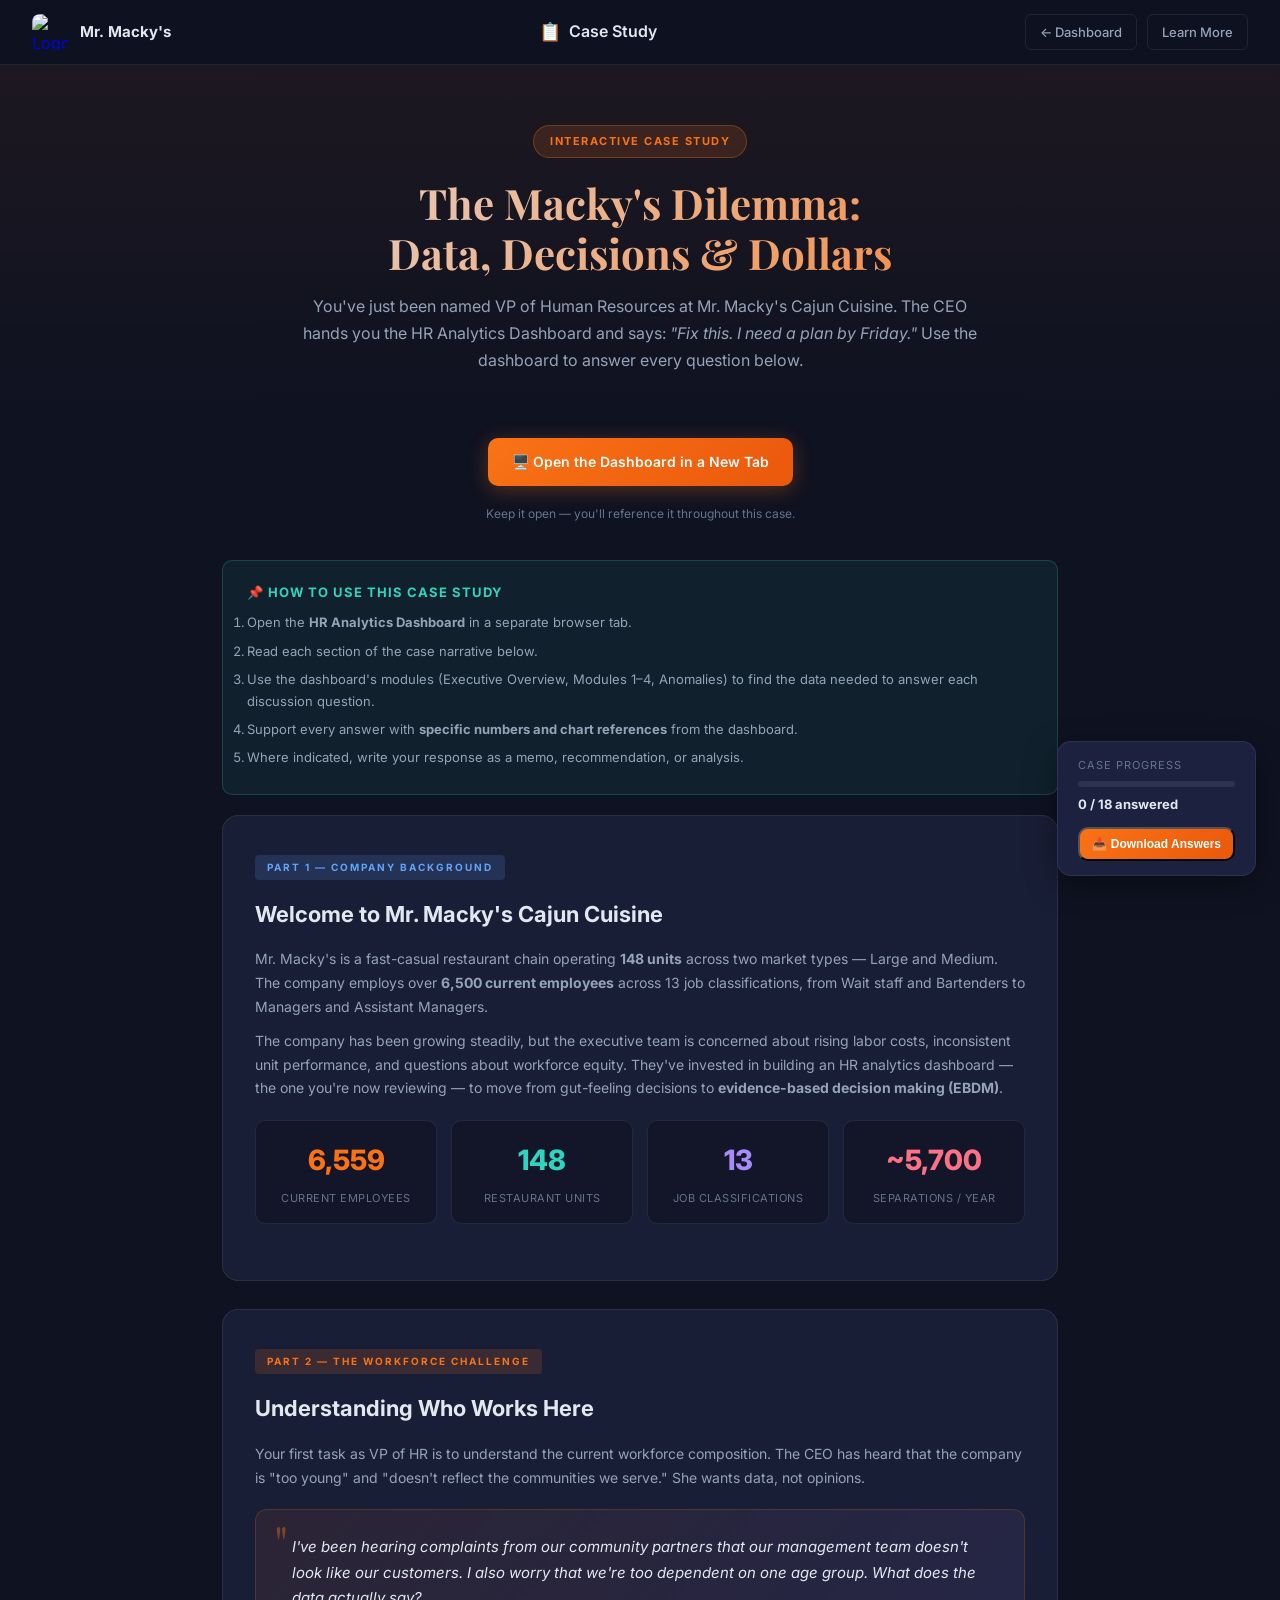
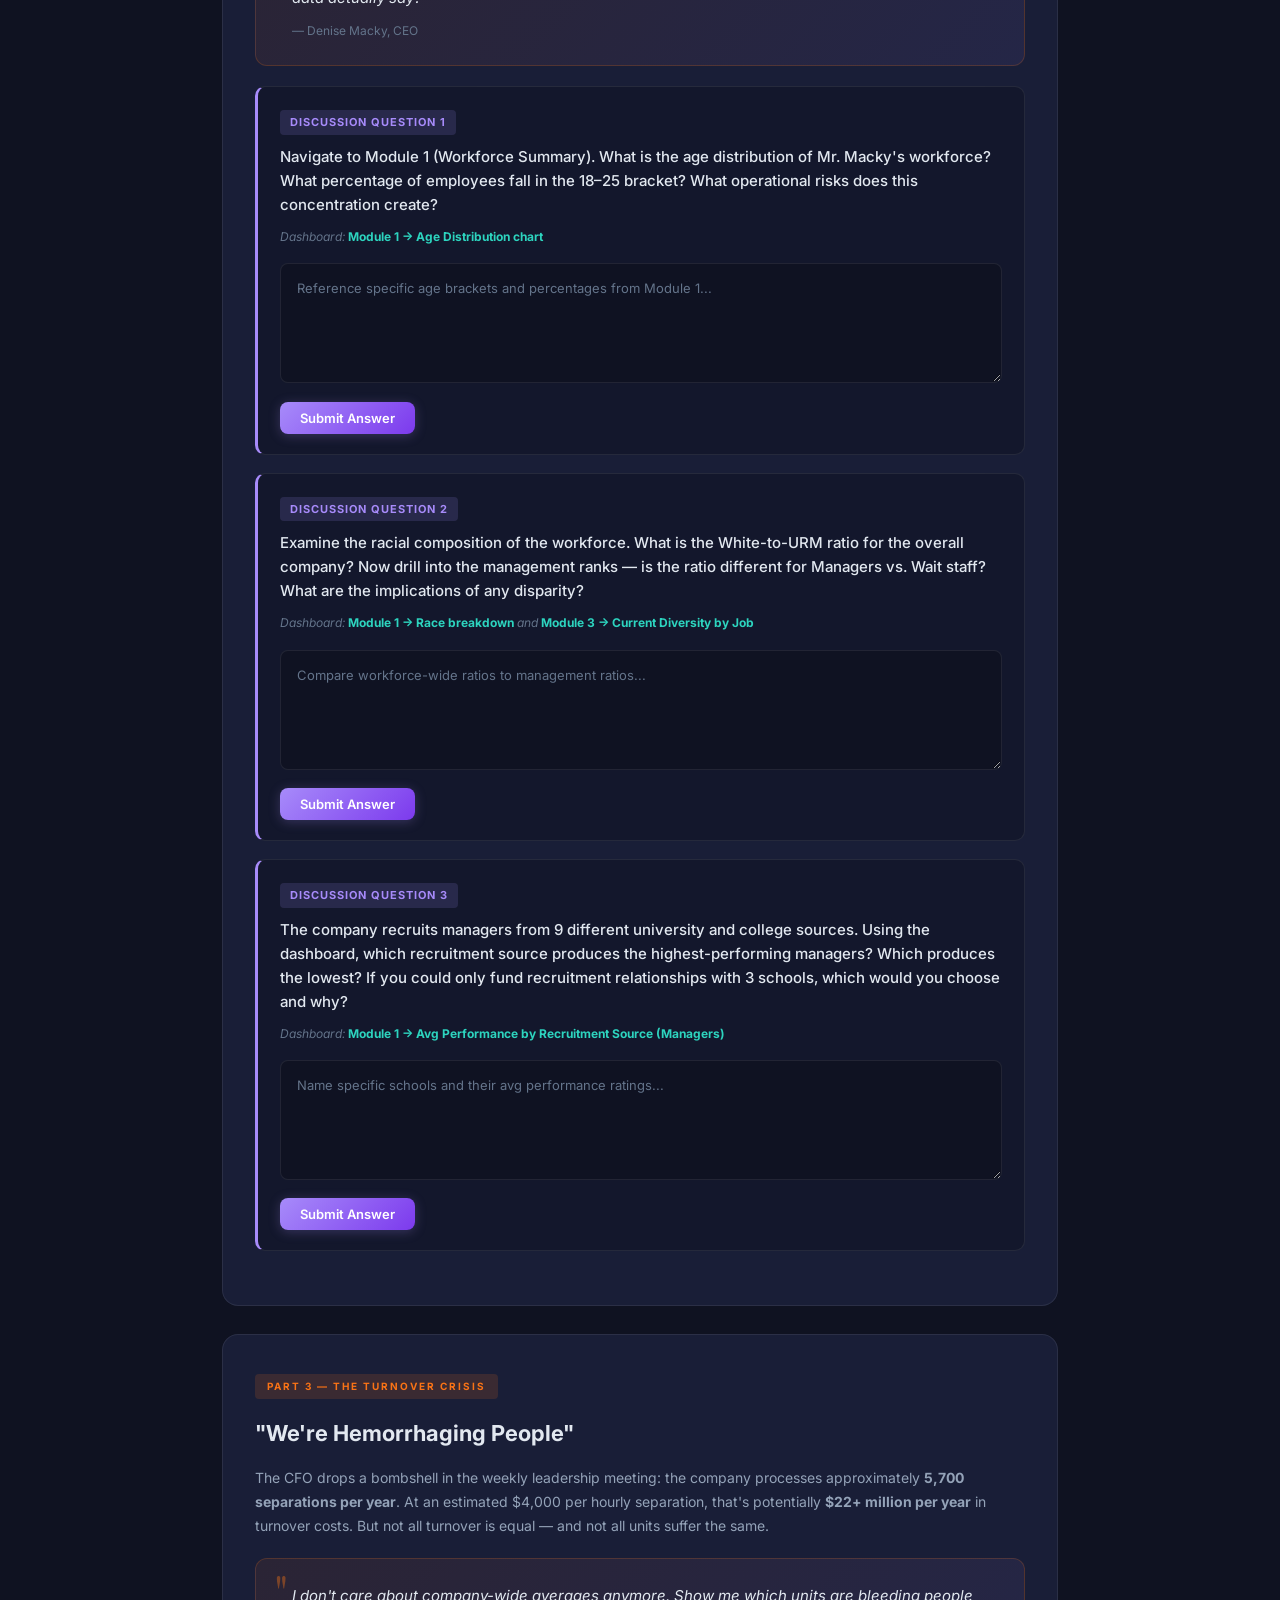
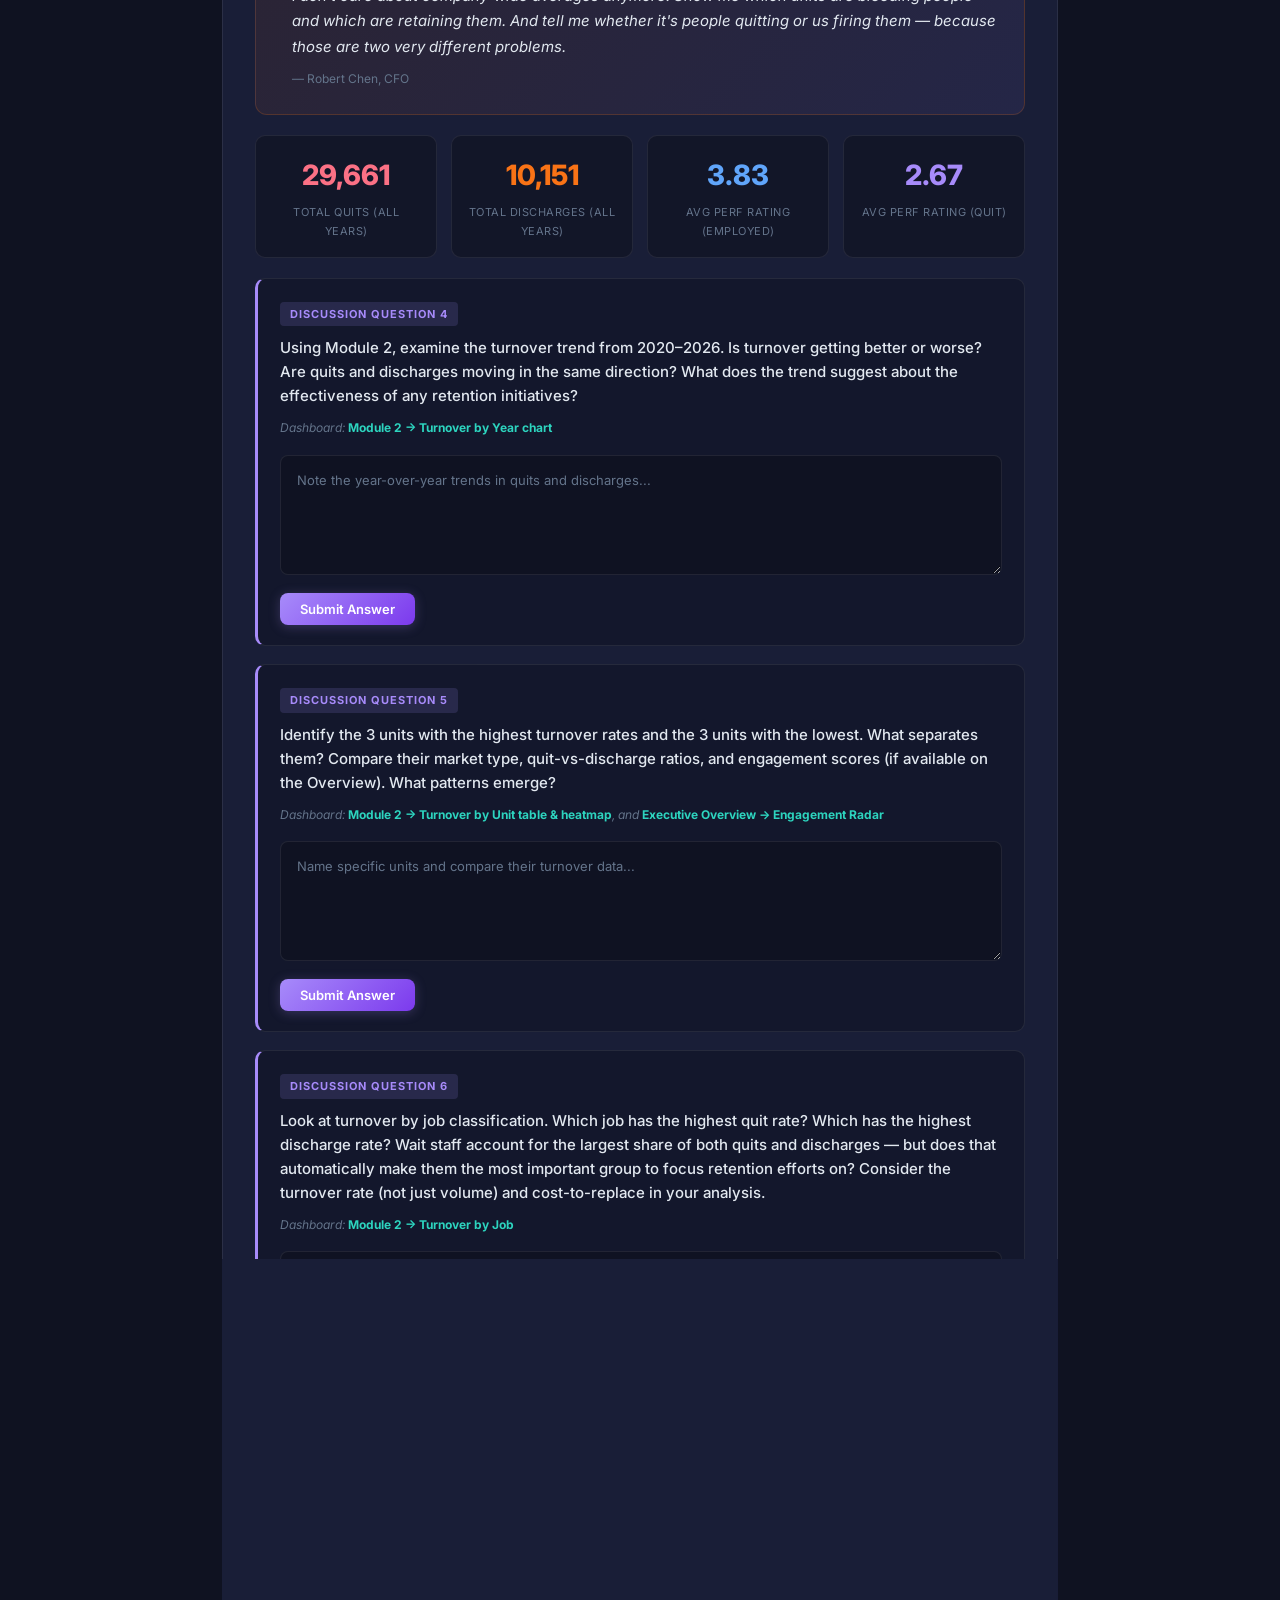
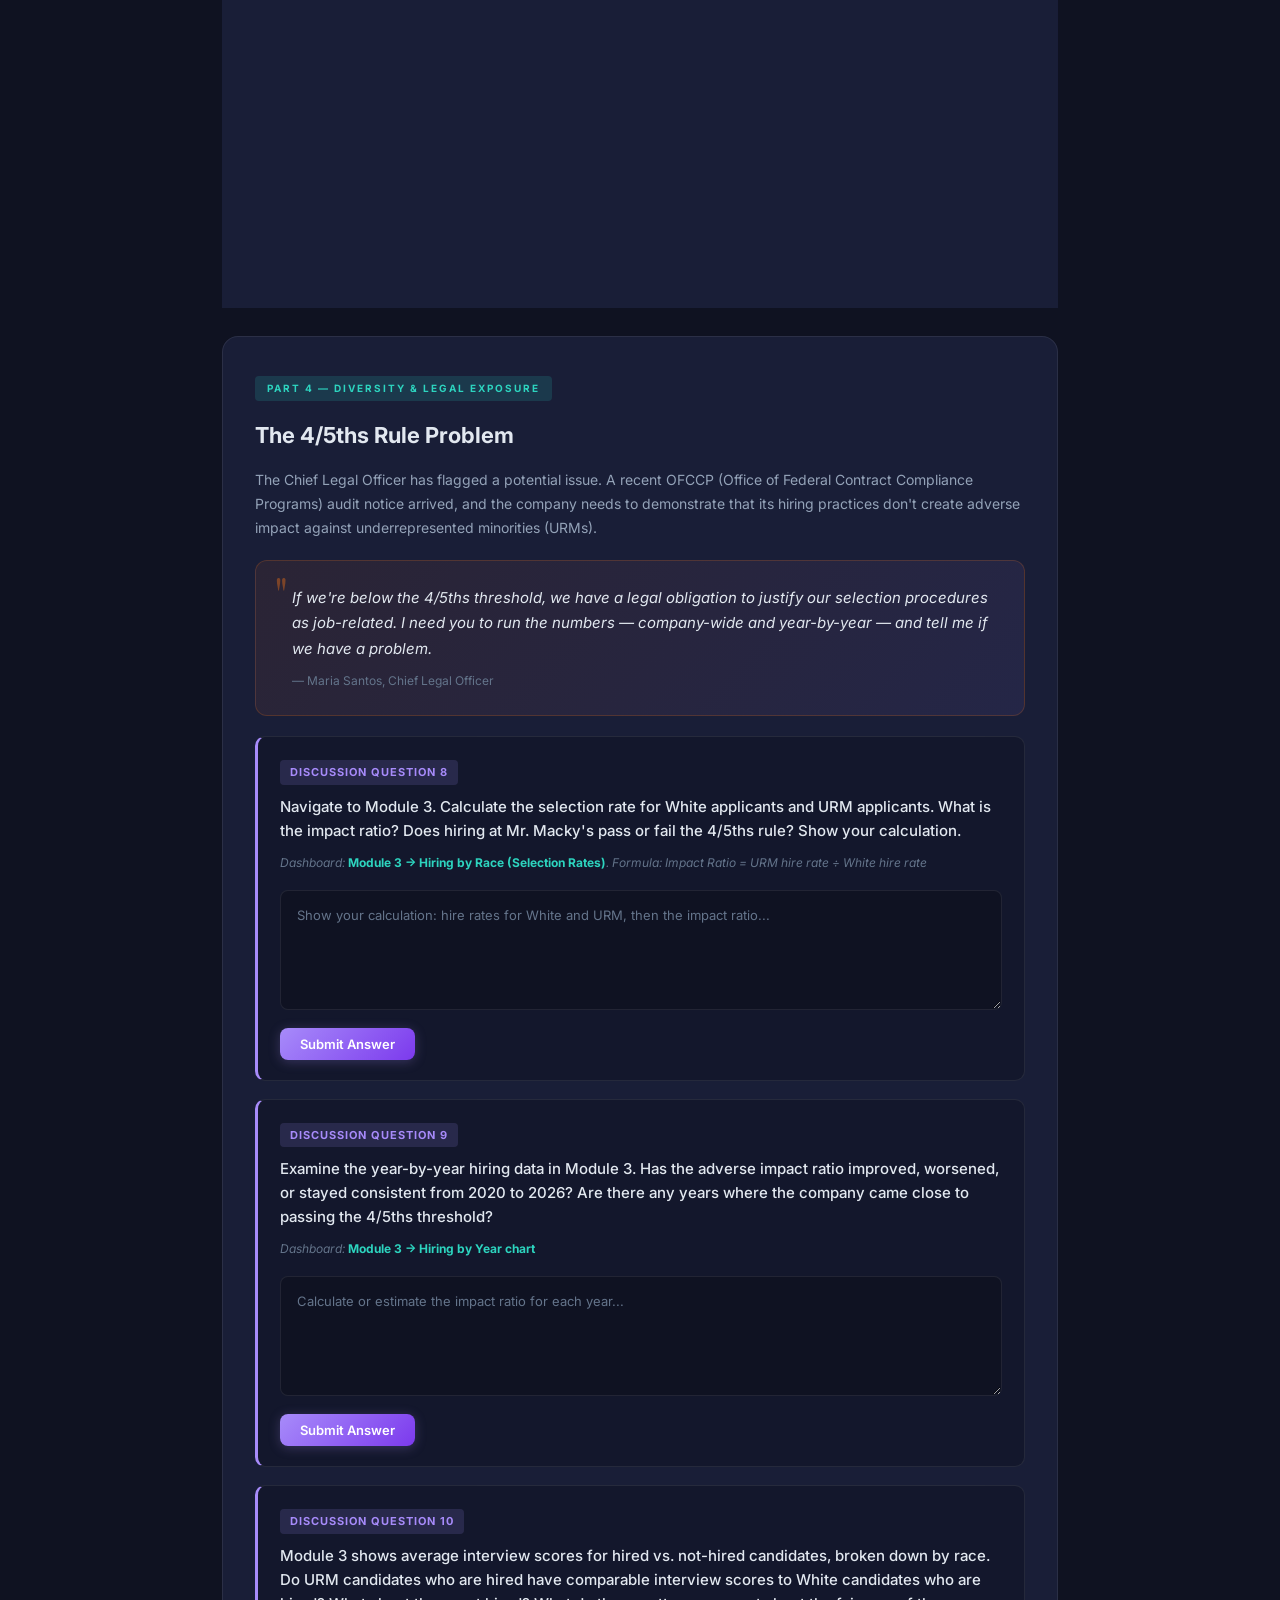
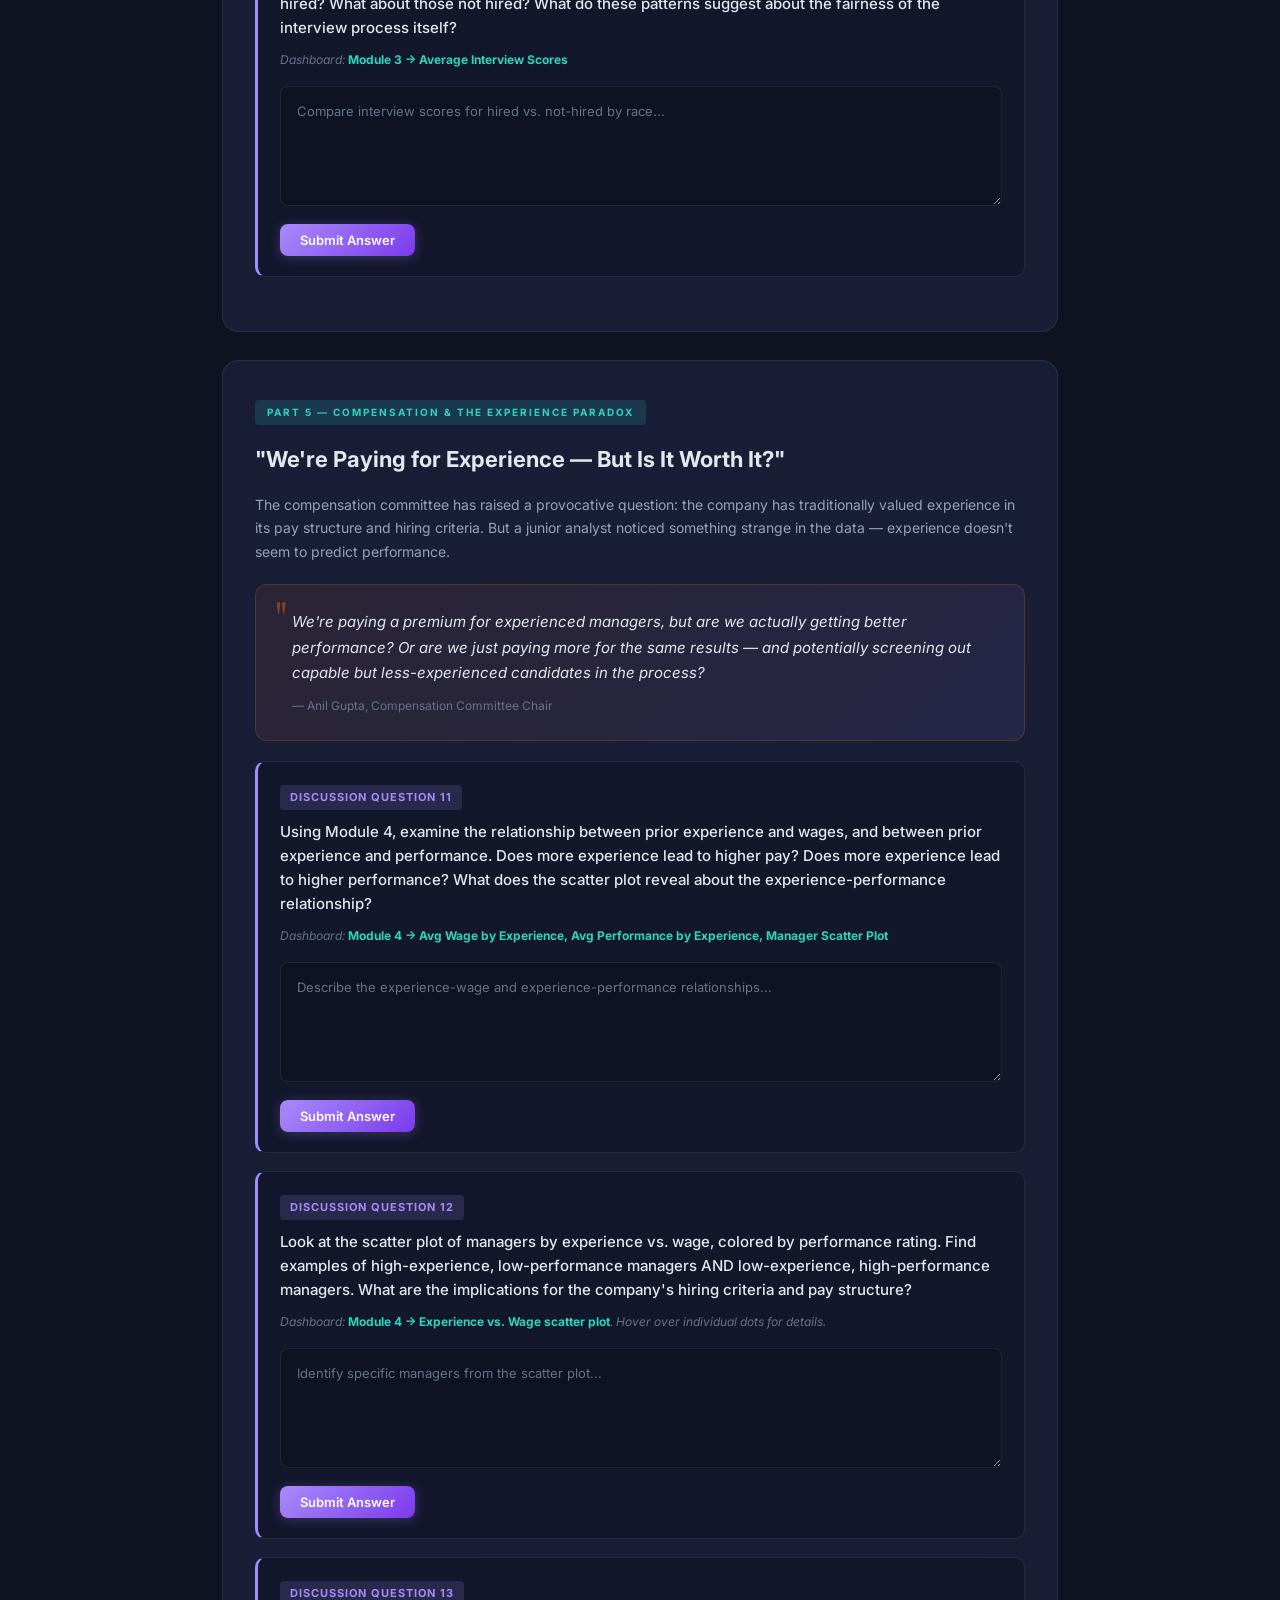
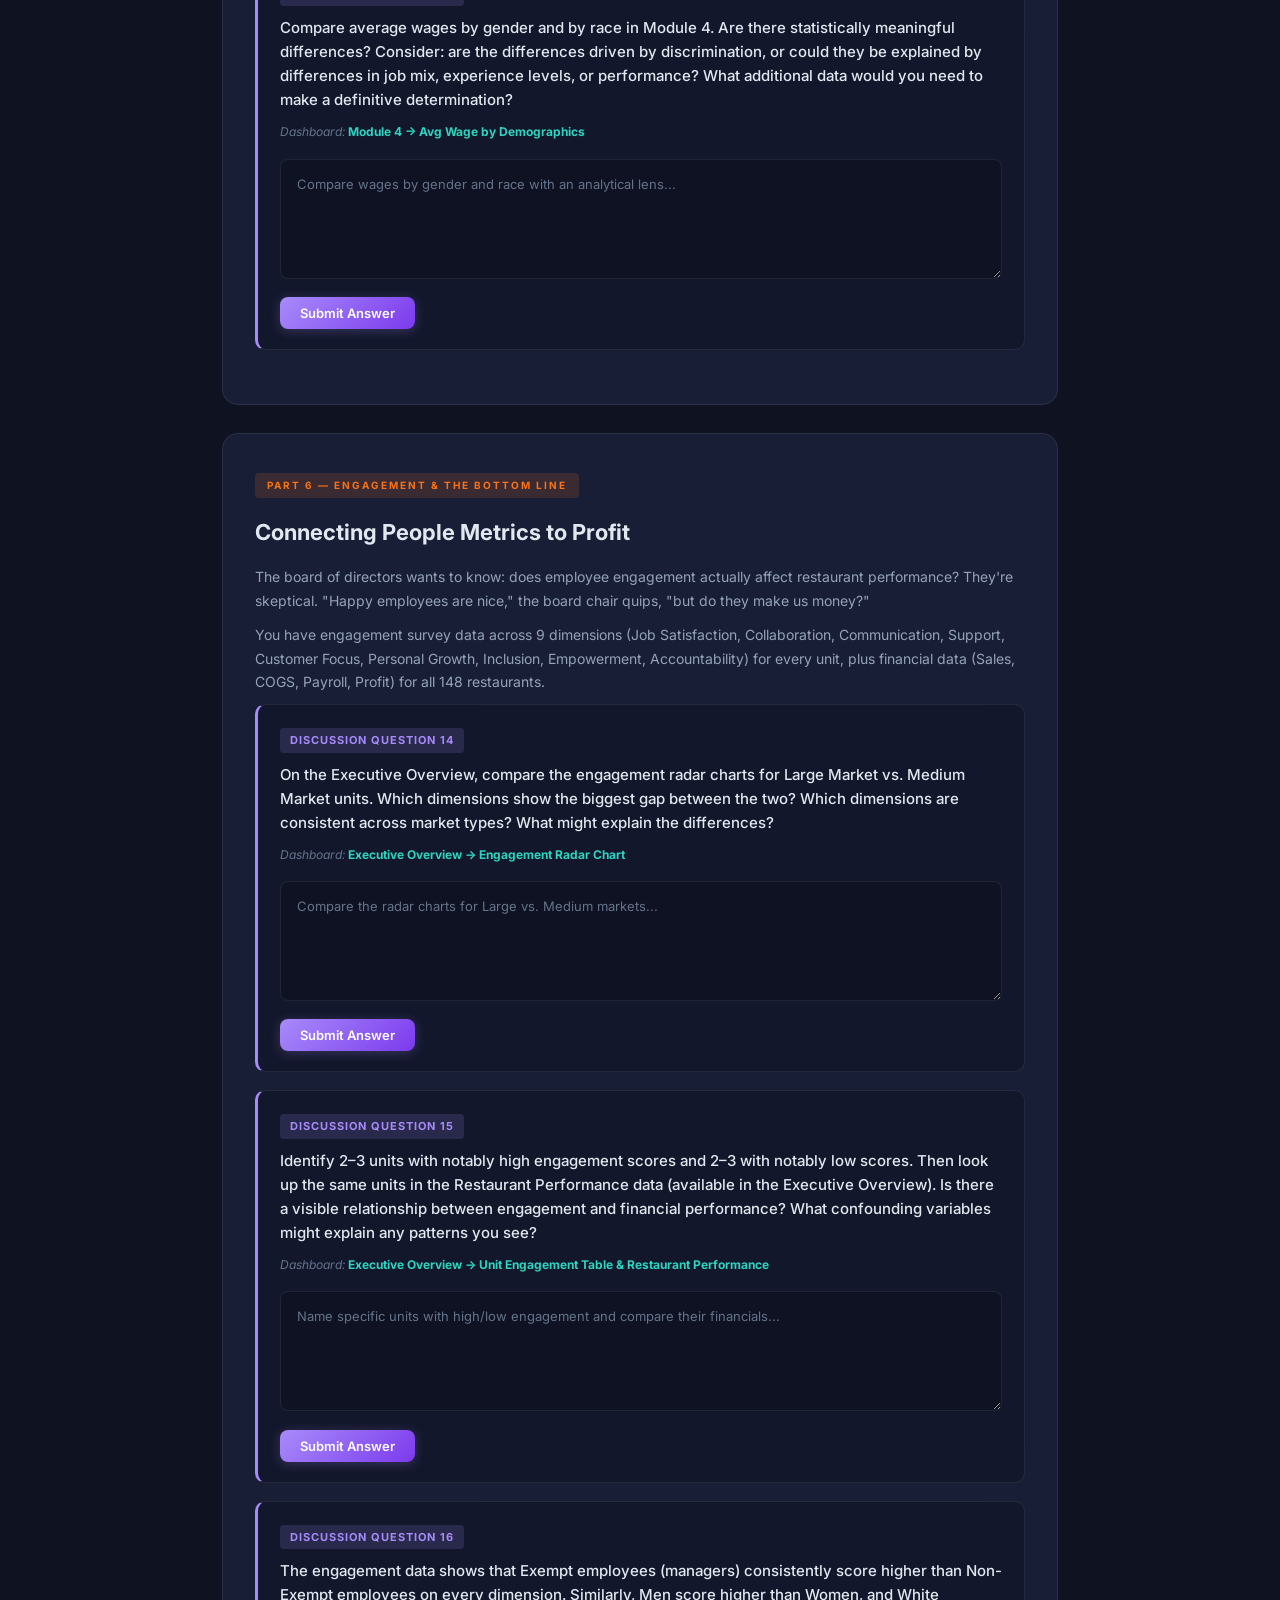
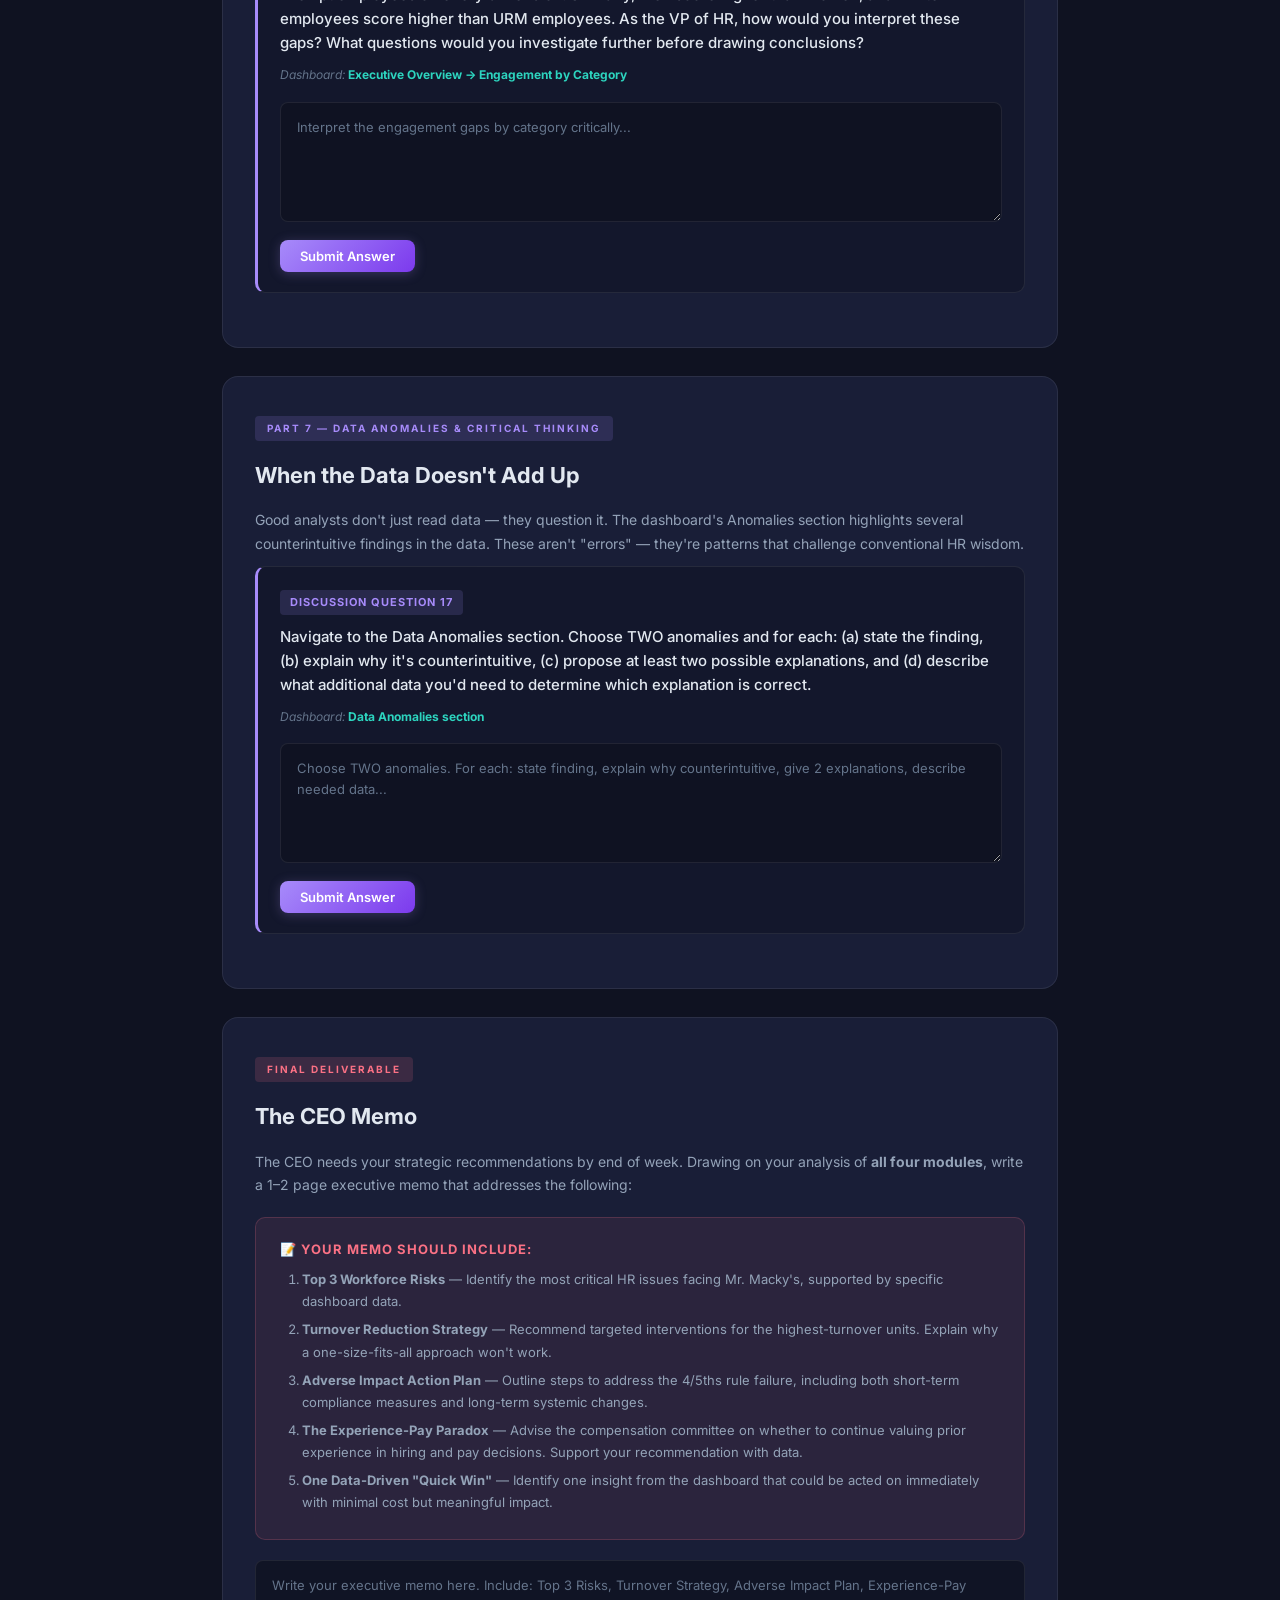
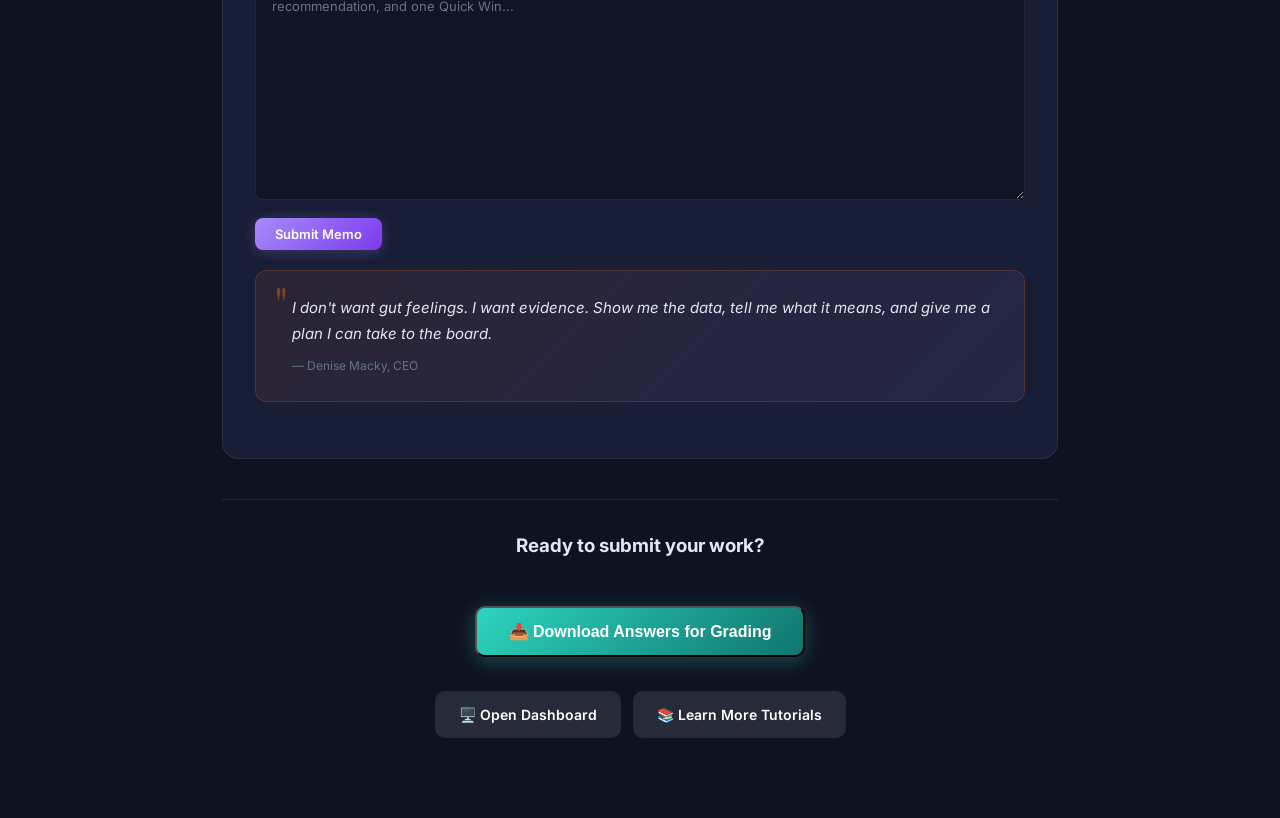
==== casestudy.html @ 18751806 "Add files via upload" ====
<!DOCTYPE html>
<html lang="en">
<head>
    <meta charset="UTF-8">
    <meta name="viewport" content="width=device-width, initial-scale=1.0">
    <title>Case Study — Mr. Macky's Cajun Cuisine HR Analytics</title>
    <meta name="description" content="A data-driven case study requiring students to use the HR Analytics Dashboard to solve real workforce challenges at Mr. Macky's Cajun Cuisine.">
    <link href="https://fonts.googleapis.com/css2?family=Inter:wght@300;400;500;600;700;800&family=Playfair+Display:wght@700&display=swap" rel="stylesheet">
    <style>
        :root {
            --bg: #0f1221;
            --bg2: #161a2e;
            --bg3: #1c2140;
            --surface: rgba(30, 36, 66, 0.7);
            --border: rgba(255,255,255,0.08);
            --text: #e2e8f0;
            --text2: #94a3b8;
            --text3: #64748b;
            --orange: #f97316;
            --orange-glow: rgba(249,115,22,0.15);
            --purple: #a78bfa;
            --teal: #2dd4bf;
            --rose: #fb7185;
            --green: #34d399;
            --blue: #60a5fa;
            --amber: #fbbf24;
        }

        * { margin: 0; padding: 0; box-sizing: border-box; }

        body {
            font-family: 'Inter', sans-serif;
            background: var(--bg);
            color: var(--text);
            line-height: 1.7;
            min-height: 100vh;
        }

        /* --- Top Bar --- */
        .topbar {
            position: sticky; top: 0; z-index: 100;
            display: flex; align-items: center; justify-content: space-between;
            padding: 14px 32px;
            background: rgba(15, 18, 33, 0.92);
            backdrop-filter: blur(14px);
            border-bottom: 1px solid var(--border);
        }
        .topbar-brand { display: flex; align-items: center; gap: 12px; text-decoration: none; }
        .topbar-brand img { width: 36px; height: 36px; border-radius: 8px; }
        .topbar-brand span { font-weight: 700; color: var(--text); font-size: 15px; }
        .topbar-title { font-weight: 600; font-size: 16px; display: flex; align-items: center; gap: 8px; }
        .topbar-title::before { content: '📋'; font-size: 18px; }
        .topbar-links { display: flex; gap: 10px; }
        .topbar-links a {
            color: var(--text2); font-size: 13px; font-weight: 500;
            text-decoration: none; padding: 6px 14px; border-radius: 6px;
            border: 1px solid var(--border); transition: all 0.2s;
        }
        .topbar-links a:hover { color: var(--orange); border-color: var(--orange); background: var(--orange-glow); }

        /* --- Hero --- */
        .hero {
            text-align: center; padding: 60px 32px 40px;
            background: linear-gradient(180deg, rgba(249,115,22,0.06) 0%, transparent 100%);
        }
        .hero-badge {
            display: inline-block; padding: 6px 16px; border-radius: 20px;
            font-size: 11px; font-weight: 700; text-transform: uppercase; letter-spacing: 1.5px;
            background: var(--orange-glow); color: var(--orange); border: 1px solid rgba(249,115,22,0.3);
            margin-bottom: 20px;
        }
        .hero h1 {
            font-family: 'Playfair Display', serif; font-size: 42px; font-weight: 700;
            line-height: 1.2; margin-bottom: 14px;
            background: linear-gradient(135deg, var(--text), var(--orange));
            -webkit-background-clip: text; -webkit-text-fill-color: transparent;
        }
        .hero p { font-size: 16px; color: var(--text2); max-width: 700px; margin: 0 auto; }

        /* --- Container --- */
        .container { max-width: 900px; margin: 0 auto; padding: 0 32px 80px; }

        /* --- Section --- */
        .case-section {
            background: var(--surface);
            border: 1px solid var(--border);
            border-radius: 16px;
            padding: 36px 32px;
            margin-bottom: 28px;
            backdrop-filter: blur(8px);
            transition: border-color 0.3s;
        }
        .case-section:hover { border-color: rgba(255,255,255,0.14); }

        .section-label {
            display: inline-block; font-size: 10px; font-weight: 700;
            text-transform: uppercase; letter-spacing: 2px;
            padding: 4px 12px; border-radius: 4px; margin-bottom: 16px;
        }
        .label-background { background: rgba(96,165,250,0.15); color: var(--blue); }
        .label-challenge { background: rgba(249,115,22,0.15); color: var(--orange); }
        .label-data { background: rgba(45,212,191,0.15); color: var(--teal); }
        .label-question { background: rgba(167,139,250,0.15); color: var(--purple); }
        .label-memo { background: rgba(251,113,133,0.15); color: var(--rose); }

        .case-section h2 {
            font-size: 22px; font-weight: 700; margin-bottom: 14px; color: var(--text);
        }
        .case-section h3 {
            font-size: 17px; font-weight: 600; margin: 24px 0 10px; color: var(--text);
        }
        .case-section p, .case-section li {
            font-size: 14px; color: var(--text2); margin-bottom: 10px;
        }
        .case-section ul, .case-section ol {
            padding-left: 22px;
        }
        .case-section li { margin-bottom: 8px; }

        /* --- Data Highlight --- */
        .data-grid {
            display: grid; grid-template-columns: repeat(auto-fit, minmax(180px, 1fr));
            gap: 14px; margin: 20px 0;
        }
        .data-card {
            background: rgba(15, 18, 33, 0.6); border: 1px solid var(--border);
            border-radius: 10px; padding: 16px; text-align: center;
        }
        .data-val { font-size: 28px; font-weight: 800; margin-bottom: 4px; }
        .data-val.orange { color: var(--orange); }
        .data-val.teal { color: var(--teal); }
        .data-val.rose { color: var(--rose); }
        .data-val.purple { color: var(--purple); }
        .data-val.blue { color: var(--blue); }
        .data-val.green { color: var(--green); }
        .data-label { font-size: 11px; color: var(--text3); text-transform: uppercase; letter-spacing: 0.5px; }

        /* --- Discussion Questions --- */
        .dq {
            background: rgba(15, 18, 33, 0.5); border: 1px solid var(--border);
            border-left: 3px solid var(--purple); border-radius: 10px;
            padding: 20px 22px; margin-bottom: 18px;
            counter-increment: dq-counter;
        }
        .dq-num {
            display: inline-block; background: rgba(167,139,250,0.15);
            color: var(--purple); font-size: 11px; font-weight: 700;
            padding: 3px 10px; border-radius: 4px; margin-bottom: 10px;
            text-transform: uppercase; letter-spacing: 1px;
        }
        .dq-text { font-size: 15px; color: var(--text); font-weight: 500; margin-bottom: 10px; line-height: 1.6; }
        .dq-hint { font-size: 12px; color: var(--text3); font-style: italic; }
        .dq-hint strong { color: var(--teal); font-style: normal; }

        /* --- Quote / Memo --- */
        .exec-quote {
            background: linear-gradient(135deg, rgba(249,115,22,0.08), rgba(167,139,250,0.08));
            border: 1px solid rgba(249,115,22,0.2); border-radius: 12px;
            padding: 24px 28px; margin: 20px 0; position: relative;
        }
        .exec-quote::before {
            content: '"'; position: absolute; top: -8px; left: 18px;
            font-size: 48px; color: var(--orange); opacity: 0.4;
            font-family: 'Playfair Display', serif;
        }
        .exec-quote p { font-size: 15px; color: var(--text); font-style: italic; padding-left: 8px; }
        .exec-quote .attribution {
            font-size: 12px; color: var(--text3); font-style: normal;
            margin-top: 10px; padding-left: 8px;
        }

        /* --- Dashboard Link --- */
        .dash-link {
            display: inline-flex; align-items: center; gap: 8px;
            background: linear-gradient(135deg, var(--orange), #ea580c);
            color: white; font-weight: 600; font-size: 14px;
            padding: 12px 24px; border-radius: 10px; text-decoration: none;
            margin: 24px 0 10px; transition: all 0.3s; box-shadow: 0 4px 20px rgba(249,115,22,0.3);
        }
        .dash-link:hover { transform: translateY(-2px); box-shadow: 0 6px 28px rgba(249,115,22,0.4); }

        /* --- Instructions box --- */
        .instructions {
            background: rgba(45,212,191,0.08); border: 1px solid rgba(45,212,191,0.2);
            border-radius: 10px; padding: 20px 24px; margin: 20px 0;
        }
        .instructions h4 { font-size: 13px; font-weight: 700; color: var(--teal); margin-bottom: 8px; text-transform: uppercase; letter-spacing: 1px; }
        .instructions li { font-size: 13px; color: var(--text2); margin-bottom: 6px; }

        /* --- Deliverable box --- */
        .deliverable {
            background: rgba(251,113,133,0.08); border: 1px solid rgba(251,113,133,0.2);
            border-radius: 10px; padding: 20px 24px; margin: 20px 0;
        }
        .deliverable h4 { font-size: 13px; font-weight: 700; color: var(--rose); margin-bottom: 8px; text-transform: uppercase; letter-spacing: 1px; }
        .deliverable li { font-size: 13px; color: var(--text2); margin-bottom: 6px; }

        /* --- Answer Area --- */
        .answer-area { margin-top: 16px; }
        .answer-area textarea {
            width: 100%; min-height: 120px; padding: 14px 16px;
            background: rgba(15, 18, 33, 0.8); border: 1px solid var(--border);
            border-radius: 8px; color: var(--text); font-family: 'Inter', sans-serif;
            font-size: 13px; line-height: 1.6; resize: vertical;
            transition: border-color 0.3s;
        }
        .answer-area textarea:focus { outline: none; border-color: var(--purple); }
        .answer-area textarea::placeholder { color: var(--text3); }
        .answer-area textarea.submitted { border-color: var(--green); background: rgba(52,211,153,0.05); }
        .answer-btns { display: flex; gap: 10px; margin-top: 10px; flex-wrap: wrap; }
        .btn-submit, .btn-feedback {
            padding: 8px 20px; border-radius: 8px; font-size: 13px;
            font-weight: 600; cursor: pointer; border: none;
            transition: all 0.25s; font-family: 'Inter', sans-serif;
        }
        .btn-submit {
            background: linear-gradient(135deg, var(--purple), #7c3aed);
            color: white; box-shadow: 0 2px 12px rgba(167,139,250,0.25);
        }
        .btn-submit:hover { transform: translateY(-1px); box-shadow: 0 4px 18px rgba(167,139,250,0.35); }
        .btn-submit:disabled { opacity: 0.5; cursor: not-allowed; transform: none; }
        .btn-feedback {
            background: transparent; color: var(--teal);
            border: 1px solid rgba(45,212,191,0.3); display: none;
        }
        .btn-feedback:hover { background: rgba(45,212,191,0.1); border-color: var(--teal); }
        .btn-feedback.visible { display: inline-flex; align-items: center; gap: 6px; }
        .saved-badge {
            display: none; align-items: center; gap: 6px;
            font-size: 12px; color: var(--green); font-weight: 500; padding: 8px 0;
        }
        .saved-badge.visible { display: inline-flex; }

        /* --- Feedback Panel --- */
        .feedback-panel {
            display: none; margin-top: 14px; padding: 20px;
            background: rgba(45, 212, 191, 0.06); border: 1px solid rgba(45,212,191,0.2);
            border-radius: 10px; animation: fadeIn 0.3s ease;
        }
        .feedback-panel.visible { display: block; }
        @keyframes fadeIn { from { opacity: 0; transform: translateY(-6px); } to { opacity: 1; transform: translateY(0); } }
        .feedback-title {
            font-size: 12px; font-weight: 700; color: var(--teal);
            text-transform: uppercase; letter-spacing: 1.5px; margin-bottom: 12px;
            display: flex; align-items: center; gap: 8px;
        }
        .feedback-panel ul { padding-left: 18px; margin: 0; }
        .feedback-panel li { font-size: 13px; color: var(--text2); margin-bottom: 8px; line-height: 1.5; }
        .feedback-panel li strong { color: var(--text); }
        .feedback-note {
            font-size: 12px; color: var(--text3); font-style: italic;
            margin-top: 12px; padding-top: 10px; border-top: 1px solid var(--border);
        }

        /* --- Progress Tracker --- */
        .progress-tracker {
            position: fixed; bottom: 24px; right: 24px; z-index: 99;
            background: var(--bg3); border: 1px solid var(--border);
            border-radius: 14px; padding: 14px 20px;
            backdrop-filter: blur(14px); box-shadow: 0 8px 32px rgba(0,0,0,0.4);
            min-width: 180px;
        }
        .progress-label { font-size: 11px; color: var(--text3); text-transform: uppercase; letter-spacing: 1px; margin-bottom: 6px; }
        .progress-bar-bg { height: 6px; background: rgba(255,255,255,0.08); border-radius: 3px; overflow: hidden; }
        .progress-bar-fill { height: 100%; background: linear-gradient(90deg, var(--purple), var(--teal)); border-radius: 3px; transition: width 0.5s ease; width: 0%; }
        .progress-count { font-size: 13px; font-weight: 700; color: var(--text); margin-top: 6px; }

        /* --- Responsive --- */
        @media (max-width: 700px) {
            .topbar { padding: 12px 16px; flex-wrap: wrap; gap: 10px; }
            .topbar-title { display: none; }
            .hero h1 { font-size: 28px; }
            .container { padding: 0 16px 60px; }
            .case-section { padding: 24px 18px; }
            .data-grid { grid-template-columns: repeat(2, 1fr); }
        }
    </style>
</head>
<body>

    <div class="topbar">
        <a href="index.html" class="topbar-brand">
            <img src="https://api.dicebear.com/7.x/shapes/svg?seed=cajun&backgroundColor=f97316" alt="Logo">
            <span>Mr. Macky's</span>
        </a>
        <div class="topbar-title">Case Study</div>
        <div class="topbar-links">
            <a href="index.html">← Dashboard</a>
            <a href="resources.html">Learn More</a>
        </div>
    </div>

    <div class="hero">
        <div class="hero-badge">Interactive Case Study</div>
        <h1>The Macky's Dilemma:<br>Data, Decisions & Dollars</h1>
        <p>You've just been named VP of Human Resources at Mr. Macky's Cajun Cuisine. The CEO hands you the HR Analytics Dashboard and says: <em>"Fix this. I need a plan by Friday."</em> Use the dashboard to answer every question below.</p>
    </div>

    <div class="container">

        <!-- OPENING THE DASHBOARD -->
        <div style="text-align: center; margin-bottom: 36px;">
            <a href="index.html" class="dash-link" target="_blank">🖥️ Open the Dashboard in a New Tab</a>
            <p style="font-size: 12px; color: var(--text3); margin-top: 8px;">Keep it open — you'll reference it throughout this case.</p>
        </div>

        <div class="instructions">
            <h4>📌 How to Use This Case Study</h4>
            <ol>
                <li>Open the <strong>HR Analytics Dashboard</strong> in a separate browser tab.</li>
                <li>Read each section of the case narrative below.</li>
                <li>Use the dashboard's modules (Executive Overview, Modules 1–4, Anomalies) to find the data needed to answer each discussion question.</li>
                <li>Support every answer with <strong>specific numbers and chart references</strong> from the dashboard.</li>
                <li>Where indicated, write your response as a memo, recommendation, or analysis.</li>
            </ol>
        </div>

        <!-- ===== PART 1: THE COMPANY ===== -->
        <div class="case-section">
            <span class="section-label label-background">Part 1 — Company Background</span>
            <h2>Welcome to Mr. Macky's Cajun Cuisine</h2>
            <p>Mr. Macky's is a fast-casual restaurant chain operating <strong>148 units</strong> across two market types — Large and Medium. The company employs over <strong>6,500 current employees</strong> across 13 job classifications, from Wait staff and Bartenders to Managers and Assistant Managers.</p>

            <p>The company has been growing steadily, but the executive team is concerned about rising labor costs, inconsistent unit performance, and questions about workforce equity. They've invested in building an HR analytics dashboard — the one you're now reviewing — to move from gut-feeling decisions to <strong>evidence-based decision making (EBDM)</strong>.</p>

            <div class="data-grid">
                <div class="data-card">
                    <div class="data-val orange">6,559</div>
                    <div class="data-label">Current Employees</div>
                </div>
                <div class="data-card">
                    <div class="data-val teal">148</div>
                    <div class="data-label">Restaurant Units</div>
                </div>
                <div class="data-card">
                    <div class="data-val purple">13</div>
                    <div class="data-label">Job Classifications</div>
                </div>
                <div class="data-card">
                    <div class="data-val rose">~5,700</div>
                    <div class="data-label">Separations / Year</div>
                </div>
            </div>
        </div>

        <!-- ===== PART 2: THE WORKFORCE ===== -->
        <div class="case-section">
            <span class="section-label label-challenge">Part 2 — The Workforce Challenge</span>
            <h2>Understanding Who Works Here</h2>

            <p>Your first task as VP of HR is to understand the current workforce composition. The CEO has heard that the company is "too young" and "doesn't reflect the communities we serve." She wants data, not opinions.</p>

            <div class="exec-quote">
                <p>I've been hearing complaints from our community partners that our management team doesn't look like our customers. I also worry that we're too dependent on one age group. What does the data actually say?</p>
                <div class="attribution">— Denise Macky, CEO</div>
            </div>

            <div class="dq">
                <span class="dq-num">Discussion Question 1</span>
                <div class="dq-text">Navigate to Module 1 (Workforce Summary). What is the age distribution of Mr. Macky's workforce? What percentage of employees fall in the 18–25 bracket? What operational risks does this concentration create?</div>
                <div class="dq-hint">Dashboard: <strong>Module 1 → Age Distribution chart</strong></div>
            </div>

            <div class="dq">
                <span class="dq-num">Discussion Question 2</span>
                <div class="dq-text">Examine the racial composition of the workforce. What is the White-to-URM ratio for the overall company? Now drill into the management ranks — is the ratio different for Managers vs. Wait staff? What are the implications of any disparity?</div>
                <div class="dq-hint">Dashboard: <strong>Module 1 → Race breakdown</strong> and <strong>Module 3 → Current Diversity by Job</strong></div>
            </div>

            <div class="dq">
                <span class="dq-num">Discussion Question 3</span>
                <div class="dq-text">The company recruits managers from 9 different university and college sources. Using the dashboard, which recruitment source produces the highest-performing managers? Which produces the lowest? If you could only fund recruitment relationships with 3 schools, which would you choose and why?</div>
                <div class="dq-hint">Dashboard: <strong>Module 1 → Avg Performance by Recruitment Source (Managers)</strong></div>
            </div>
        </div>

        <!-- ===== PART 3: TURNOVER CRISIS ===== -->
        <div class="case-section">
            <span class="section-label label-challenge">Part 3 — The Turnover Crisis</span>
            <h2>"We're Hemorrhaging People"</h2>

            <p>The CFO drops a bombshell in the weekly leadership meeting: the company processes approximately <strong>5,700 separations per year</strong>. At an estimated $4,000 per hourly separation, that's potentially <strong>$22+ million per year</strong> in turnover costs. But not all turnover is equal — and not all units suffer the same.</p>

            <div class="exec-quote">
                <p>I don't care about company-wide averages anymore. Show me which units are bleeding people and which are retaining them. And tell me whether it's people quitting or us firing them — because those are two very different problems.</p>
                <div class="attribution">— Robert Chen, CFO</div>
            </div>

            <div class="data-grid">
                <div class="data-card">
                    <div class="data-val rose">29,661</div>
                    <div class="data-label">Total Quits (all years)</div>
                </div>
                <div class="data-card">
                    <div class="data-val orange">10,151</div>
                    <div class="data-label">Total Discharges (all years)</div>
                </div>
                <div class="data-card">
                    <div class="data-val blue">3.83</div>
                    <div class="data-label">Avg Perf Rating (Employed)</div>
                </div>
                <div class="data-card">
                    <div class="data-val purple">2.67</div>
                    <div class="data-label">Avg Perf Rating (Quit)</div>
                </div>
            </div>

            <div class="dq">
                <span class="dq-num">Discussion Question 4</span>
                <div class="dq-text">Using Module 2, examine the turnover trend from 2020–2026. Is turnover getting better or worse? Are quits and discharges moving in the same direction? What does the trend suggest about the effectiveness of any retention initiatives?</div>
                <div class="dq-hint">Dashboard: <strong>Module 2 → Turnover by Year chart</strong></div>
            </div>

            <div class="dq">
                <span class="dq-num">Discussion Question 5</span>
                <div class="dq-text">Identify the 3 units with the highest turnover rates and the 3 units with the lowest. What separates them? Compare their market type, quit-vs-discharge ratios, and engagement scores (if available on the Overview). What patterns emerge?</div>
                <div class="dq-hint">Dashboard: <strong>Module 2 → Turnover by Unit table & heatmap</strong>, and <strong>Executive Overview → Engagement Radar</strong></div>
            </div>

            <div class="dq">
                <span class="dq-num">Discussion Question 6</span>
                <div class="dq-text">Look at turnover by job classification. Which job has the highest quit rate? Which has the highest discharge rate? Wait staff account for the largest share of both quits and discharges — but does that automatically make them the most important group to focus retention efforts on? Consider the turnover rate (not just volume) and cost-to-replace in your analysis.</div>
                <div class="dq-hint">Dashboard: <strong>Module 2 → Turnover by Job</strong></div>
            </div>

            <div class="dq">
                <span class="dq-num">Discussion Question 7</span>
                <div class="dq-text">The average performance rating for currently employed workers is 3.83, while employees who quit averaged 2.67 and those discharged averaged 2.98. Paradoxically, discharged employees had <em>higher</em> performance than those who quit. What might explain this counterintuitive finding? What does it suggest about why employees are leaving versus being let go?</div>
                <div class="dq-hint">Dashboard: <strong>Module 2 → Avg Performance by Employment Status</strong></div>
            </div>
        </div>

        <!-- ===== PART 4: DIVERSITY & ADVERSE IMPACT ===== -->
        <div class="case-section">
            <span class="section-label label-data">Part 4 — Diversity & Legal Exposure</span>
            <h2>The 4/5ths Rule Problem</h2>

            <p>The Chief Legal Officer has flagged a potential issue. A recent OFCCP (Office of Federal Contract Compliance Programs) audit notice arrived, and the company needs to demonstrate that its hiring practices don't create adverse impact against underrepresented minorities (URMs).</p>

            <div class="exec-quote">
                <p>If we're below the 4/5ths threshold, we have a legal obligation to justify our selection procedures as job-related. I need you to run the numbers — company-wide and year-by-year — and tell me if we have a problem.</p>
                <div class="attribution">— Maria Santos, Chief Legal Officer</div>
            </div>

            <div class="dq">
                <span class="dq-num">Discussion Question 8</span>
                <div class="dq-text">Navigate to Module 3. Calculate the selection rate for White applicants and URM applicants. What is the impact ratio? Does hiring at Mr. Macky's pass or fail the 4/5ths rule? Show your calculation.</div>
                <div class="dq-hint">Dashboard: <strong>Module 3 → Hiring by Race (Selection Rates)</strong>. Formula: Impact Ratio = URM hire rate ÷ White hire rate</div>
            </div>

            <div class="dq">
                <span class="dq-num">Discussion Question 9</span>
                <div class="dq-text">Examine the year-by-year hiring data in Module 3. Has the adverse impact ratio improved, worsened, or stayed consistent from 2020 to 2026? Are there any years where the company came close to passing the 4/5ths threshold?</div>
                <div class="dq-hint">Dashboard: <strong>Module 3 → Hiring by Year chart</strong></div>
            </div>

            <div class="dq">
                <span class="dq-num">Discussion Question 10</span>
                <div class="dq-text">Module 3 shows average interview scores for hired vs. not-hired candidates, broken down by race. Do URM candidates who are hired have comparable interview scores to White candidates who are hired? What about those not hired? What do these patterns suggest about the fairness of the interview process itself?</div>
                <div class="dq-hint">Dashboard: <strong>Module 3 → Average Interview Scores</strong></div>
            </div>
        </div>

        <!-- ===== PART 5: COMPENSATION & THE EXPERIENCE PARADOX ===== -->
        <div class="case-section">
            <span class="section-label label-data">Part 5 — Compensation & the Experience Paradox</span>
            <h2>"We're Paying for Experience — But Is It Worth It?"</h2>

            <p>The compensation committee has raised a provocative question: the company has traditionally valued experience in its pay structure and hiring criteria. But a junior analyst noticed something strange in the data — experience doesn't seem to predict performance.</p>

            <div class="exec-quote">
                <p>We're paying a premium for experienced managers, but are we actually getting better performance? Or are we just paying more for the same results — and potentially screening out capable but less-experienced candidates in the process?</p>
                <div class="attribution">— Anil Gupta, Compensation Committee Chair</div>
            </div>

            <div class="dq">
                <span class="dq-num">Discussion Question 11</span>
                <div class="dq-text">Using Module 4, examine the relationship between prior experience and wages, and between prior experience and performance. Does more experience lead to higher pay? Does more experience lead to higher performance? What does the scatter plot reveal about the experience-performance relationship?</div>
                <div class="dq-hint">Dashboard: <strong>Module 4 → Avg Wage by Experience, Avg Performance by Experience, Manager Scatter Plot</strong></div>
            </div>

            <div class="dq">
                <span class="dq-num">Discussion Question 12</span>
                <div class="dq-text">Look at the scatter plot of managers by experience vs. wage, colored by performance rating. Find examples of high-experience, low-performance managers AND low-experience, high-performance managers. What are the implications for the company's hiring criteria and pay structure?</div>
                <div class="dq-hint">Dashboard: <strong>Module 4 → Experience vs. Wage scatter plot</strong>. Hover over individual dots for details.</div>
            </div>

            <div class="dq">
                <span class="dq-num">Discussion Question 13</span>
                <div class="dq-text">Compare average wages by gender and by race in Module 4. Are there statistically meaningful differences? Consider: are the differences driven by discrimination, or could they be explained by differences in job mix, experience levels, or performance? What additional data would you need to make a definitive determination?</div>
                <div class="dq-hint">Dashboard: <strong>Module 4 → Avg Wage by Demographics</strong></div>
            </div>
        </div>

        <!-- ===== PART 6: ENGAGEMENT & UNIT PERFORMANCE ===== -->
        <div class="case-section">
            <span class="section-label label-challenge">Part 6 — Engagement & the Bottom Line</span>
            <h2>Connecting People Metrics to Profit</h2>

            <p>The board of directors wants to know: does employee engagement actually affect restaurant performance? They're skeptical. "Happy employees are nice," the board chair quips, "but do they make us money?"</p>

            <p>You have engagement survey data across 9 dimensions (Job Satisfaction, Collaboration, Communication, Support, Customer Focus, Personal Growth, Inclusion, Empowerment, Accountability) for every unit, plus financial data (Sales, COGS, Payroll, Profit) for all 148 restaurants.</p>

            <div class="dq">
                <span class="dq-num">Discussion Question 14</span>
                <div class="dq-text">On the Executive Overview, compare the engagement radar charts for Large Market vs. Medium Market units. Which dimensions show the biggest gap between the two? Which dimensions are consistent across market types? What might explain the differences?</div>
                <div class="dq-hint">Dashboard: <strong>Executive Overview → Engagement Radar Chart</strong></div>
            </div>

            <div class="dq">
                <span class="dq-num">Discussion Question 15</span>
                <div class="dq-text">Identify 2–3 units with notably high engagement scores and 2–3 with notably low scores. Then look up the same units in the Restaurant Performance data (available in the Executive Overview). Is there a visible relationship between engagement and financial performance? What confounding variables might explain any patterns you see?</div>
                <div class="dq-hint">Dashboard: <strong>Executive Overview → Unit Engagement Table & Restaurant Performance</strong></div>
            </div>

            <div class="dq">
                <span class="dq-num">Discussion Question 16</span>
                <div class="dq-text">The engagement data shows that Exempt employees (managers) consistently score higher than Non-Exempt employees on every dimension. Similarly, Men score higher than Women, and White employees score higher than URM employees. As the VP of HR, how would you interpret these gaps? What questions would you investigate further before drawing conclusions?</div>
                <div class="dq-hint">Dashboard: <strong>Executive Overview → Engagement by Category</strong></div>
            </div>
        </div>

        <!-- ===== PART 7: ANOMALIES ===== -->
        <div class="case-section">
            <span class="section-label label-question">Part 7 — Data Anomalies & Critical Thinking</span>
            <h2>When the Data Doesn't Add Up</h2>

            <p>Good analysts don't just read data — they question it. The dashboard's Anomalies section highlights several counterintuitive findings in the data. These aren't "errors" — they're patterns that challenge conventional HR wisdom.</p>

            <div class="dq">
                <span class="dq-num">Discussion Question 17</span>
                <div class="dq-text">Navigate to the Data Anomalies section. Choose TWO anomalies and for each: (a) state the finding, (b) explain why it's counterintuitive, (c) propose at least two possible explanations, and (d) describe what additional data you'd need to determine which explanation is correct.</div>
                <div class="dq-hint">Dashboard: <strong>Data Anomalies section</strong></div>
            </div>
        </div>

        <!-- ===== FINAL DELIVERABLE ===== -->
        <div class="case-section">
            <span class="section-label label-memo">Final Deliverable</span>
            <h2>The CEO Memo</h2>

            <p>The CEO needs your strategic recommendations by end of week. Drawing on your analysis of <strong>all four modules</strong>, write a 1–2 page executive memo that addresses the following:</p>

            <div class="deliverable">
                <h4>📝 Your memo should include:</h4>
                <ol>
                    <li><strong>Top 3 Workforce Risks</strong> — Identify the most critical HR issues facing Mr. Macky's, supported by specific dashboard data.</li>
                    <li><strong>Turnover Reduction Strategy</strong> — Recommend targeted interventions for the highest-turnover units. Explain why a one-size-fits-all approach won't work.</li>
                    <li><strong>Adverse Impact Action Plan</strong> — Outline steps to address the 4/5ths rule failure, including both short-term compliance measures and long-term systemic changes.</li>
                    <li><strong>The Experience-Pay Paradox</strong> — Advise the compensation committee on whether to continue valuing prior experience in hiring and pay decisions. Support your recommendation with data.</li>
                    <li><strong>One Data-Driven "Quick Win"</strong> — Identify one insight from the dashboard that could be acted on immediately with minimal cost but meaningful impact.</li>
                </ol>
            </div>

            <div class="exec-quote">
                <p>I don't want gut feelings. I want evidence. Show me the data, tell me what it means, and give me a plan I can take to the board.</p>
                <div class="attribution">— Denise Macky, CEO</div>
            </div>
        </div>

        <!-- Back links and Download -->
        <div style="text-align: center; margin-top: 40px; padding-top: 30px; border-top: 1px solid rgba(255,255,255,0.1);">
            <h3 style="margin-bottom: 20px; color: var(--text);">Ready to submit your work?</h3>
            <button onclick="downloadSubmission()" class="dash-link" style="background: linear-gradient(135deg, var(--teal), #0f766e); box-shadow: 0 4px 20px rgba(45,212,191,0.3); font-size: 16px; padding: 14px 32px;">
                📥 Download Answers for Grading
            </button>
            <div style="margin-top: 24px; display: flex; justify-content: center; gap: 12px;">
                <a href="index.html" class="dash-link" target="_blank" style="margin: 0; background: rgba(255,255,255,0.1); box-shadow: none;">🖥️ Open Dashboard</a>
                <a href="resources.html" class="dash-link" style="margin: 0; background: rgba(255,255,255,0.1); box-shadow: none;">📚 Learn More Tutorials</a>
            </div>
        </div>

    </div>

    <!-- Progress Tracker -->
    <div class="progress-tracker">
        <div class="progress-label">Case Progress</div>
        <div class="progress-bar-bg"><div class="progress-bar-fill" id="progressFill"></div></div>
        <div class="progress-count" id="progressCount" style="margin-bottom: 12px;">0 / 18 answered</div>
        <button onclick="downloadSubmission()" class="dash-link" style="width: 100%; padding: 8px 12px; font-size: 12px; justify-content: center; margin: 0; box-shadow: none;">📥 Download Answers</button>
    </div>

<script>
// Feedback data for all questions
const FB = {
    1: {
        placeholder: 'Reference specific age brackets and percentages from Module 1...',
        points: [
            '<strong>56.3% of employees</strong> are in the 18–25 bracket (3,694 of 6,559).',
            'The 18–35 range accounts for <strong>95%+ of the total workforce</strong>.',
            'Only 320 employees (4.9%) are age 36 or older.',
            '<strong>Operational risks</strong>: Higher turnover typical of younger workers, less institutional knowledge, scheduling conflicts around academic calendars, and a thin management pipeline from within.'
        ],
        note: 'Strong answers connect the age data to turnover patterns in Part 3.'
    },
    2: {
        placeholder: 'Compare workforce-wide ratios to management ratios...',
        points: [
            'Company-wide: <strong>76.1% White</strong> (4,994) vs <strong>23.9% URM</strong> (1,565).',
            'Managers: <strong>77.2% White</strong> (112/145) vs <strong>22.8% URM</strong> (33). Slightly less diverse than overall.',
            'Wait staff: <strong>71.4% White</strong> (1,949) vs <strong>28.6% URM</strong> (780). More diverse than management.',
            '<strong>Implication</strong>: URM representation decreases moving up the hierarchy — suggesting potential barriers to advancement.'
        ],
        note: 'This connects directly to the adverse impact analysis in Part 4.'
    },
    3: {
        placeholder: 'Name specific schools and their avg performance ratings...',
        points: [
            '<strong>Highest</strong>: Marquis University (4.50), University of the North (4.41).',
            '<strong>Lowest</strong>: National University (3.36), Hitherdale Community College (3.54).',
            '<strong>Best 3 picks</strong>: Marquis (4.50), U of North (4.41), and State U at Alberdale (4.29) or Georgias City / Southwestern State (both 4.25).',
            'Consider <strong>volume vs. quality</strong>: Hitherdale and Sung Urban Camp supply the most managers (26 and 36) but not the best performance.'
        ],
        note: 'A strong answer weighs both quality (avg rating) and volume (number of hires).'
    },
    4: {
        placeholder: 'Note the year-over-year trends in quits and discharges...',
        points: [
            'Quits <strong>slowly declined</strong> from 4,357 (2020) to 4,067 (2026) — a modest ~7% drop.',
            'Discharges remained <strong>relatively flat</strong> (~1,410–1,505 range).',
            'Combined separations stay stubbornly high at <strong>~5,400–5,800 per year</strong>.',
            '<strong>Interpretation</strong>: Any retention initiatives have had only marginal impact.'
        ]
    },
    5: {
        placeholder: 'Name specific units and compare their turnover data...',
        points: [
            '<strong>Highest turnover</strong>: Units like #32 (426 total), #33 (420), #14 (417) — all Large market.',
            '<strong>Lowest turnover</strong>: Units like #95 (215), #89 (220), #80 (230) — all Medium market.',
            'High-turnover units tend to have <strong>higher quit proportions</strong>, suggesting employee dissatisfaction.',
            'Cross-reference with engagement: <strong>low-engagement units likely correlate with higher voluntary turnover</strong>.'
        ]
    },
    6: {
        placeholder: 'Distinguish between turnover volume and turnover rate...',
        points: [
            '<strong>Wait staff</strong> dominate in volume (14,564 quits) because they\'re the largest group (2,729 current).',
            'But <strong>Hosts</strong> and <strong>Food runners</strong> may have higher turnover <em>rates</em> relative to their headcount.',
            'Bartenders have <strong>disproportionately high discharges</strong> (989 discharged / 443 current).',
            '<strong>Key insight</strong>: Volume ≠ rate. Focusing only on Wait staff ignores high-rate roles where targeted interventions may be more cost-effective.'
        ]
    },
    7: {
        placeholder: 'Explain the paradox of discharged workers having higher performance...',
        points: [
            '<strong>The paradox</strong>: Discharged employees (2.98 avg) had higher performance than quitters (2.67).',
            '<strong>Possible explanations</strong>: Discharges may be for behavioral/attendance issues, not job performance; lowest performers self-select out via quitting.',
            'The company may be losing its <em>worst</em> performers through quits while discharging people for <strong>non-performance reasons</strong>.',
            'This raises questions about <strong>discharge criteria consistency</strong> across managers.'
        ]
    },
    8: {
        placeholder: 'Show your calculation: hire rates for White and URM, then the impact ratio...',
        points: [
            'White hire rate: 444/7,565 = <strong>5.87%</strong>.',
            'URM hire rate: 90/3,239 = <strong>2.78%</strong>.',
            'Impact ratio: 2.78 / 5.87 = <strong>0.47 (47%)</strong>.',
            '4/5ths threshold = 0.80. At 0.47, Mr. Macky\'s <strong>clearly fails</strong> — URM candidates are hired at less than half the rate of White candidates.'
        ],
        note: 'This is a significant legal exposure requiring immediate attention.'
    },
    9: {
        placeholder: 'Calculate or estimate the impact ratio for each year...',
        points: [
            'The adverse impact ratio has been <strong>consistently below 0.80</strong> every year from 2020–2026.',
            'Some years show slight improvement (e.g., 2024 with 18 URM hires / 442 applicants vs. 59/1,044 White), but never reaching the threshold.',
            'The <strong>persistence</strong> of the pattern across 7 years suggests a systemic issue, not a one-time anomaly.',
            'No year comes close to passing — the best years still fall well short of the 4/5ths rule.'
        ]
    },
    10: {
        placeholder: 'Compare interview scores for hired vs. not-hired by race...',
        points: [
            '<strong>Hired URM</strong> avg interview: 5.59 (Interview 1), 5.58 (Interview 2).',
            '<strong>Hired White</strong> avg interview: 5.91 (Interview 1), 5.87 (Interview 2).',
            '<strong>Not-hired URM</strong>: 3.68 / 3.69 vs <strong>Not-hired White</strong>: 4.17 / 4.18.',
            'URM candidates receive <strong>systematically lower interview scores</strong> than White candidates in both hired and not-hired categories — raising concerns about potential interviewer bias.'
        ],
        note: 'The gap in "not-hired" scores is particularly telling — URM candidates who don\'t get hired score meaningfully lower than White candidates who also don\'t get hired.'
    },
    11: {
        placeholder: 'Describe the experience-wage and experience-performance relationships...',
        points: [
            '<strong>Experience → Wage</strong>: Yes, more experience generally leads to higher pay (0 yrs: $61,735 vs 3-5 yrs: $56,983 — though this shows an inverse pattern worth noting).',
            '<strong>Experience → Performance</strong>: No clear relationship. Avg performance is ~3.84 for both 1-2 yrs and 3-5 yrs experience.',
            'The scatter plot reveals <strong>high variance</strong> — managers with 0 years experience can score 5 while those with 4 years can score 1.',
            '<strong>Key insight</strong>: The company pays more for experience but doesn\'t get reliably better performance in return.'
        ]
    },
    12: {
        placeholder: 'Identify specific managers from the scatter plot...',
        points: [
            '<strong>High-exp, low-perf</strong>: e.g., Unit 29 manager (2 yrs exp, perf=1, wage=$67,673); Unit 61 manager (3 yrs, perf=1, $58,305).',
            '<strong>Low-exp, high-perf</strong>: e.g., Unit 60 manager (0 yrs exp, perf=5, wage=$63,176); Unit 18 manager (0 yrs, perf=5, $78,220).',
            'Some <strong>highest-paid managers perform poorly</strong>: Unit 42 (0 yrs exp, perf=2, wage=$80,984).',
            '<strong>Implication</strong>: Experience-based pay creates equity issues and may discourage hiring high-potential candidates without traditional credentials.'
        ]
    },
    13: {
        placeholder: 'Compare wages by gender and race with an analytical lens...',
        points: [
            'Gender: <strong>Male avg $59,887</strong> vs <strong>Female avg $57,515</strong> — a ~$2,372 gap.',
            'Race: <strong>URM avg $58,934</strong> vs <strong>White avg $58,235</strong> — URM managers actually earn slightly more.',
            'The gender gap could reflect <strong>experience differences, unit assignment, or performance</strong> — not necessarily discrimination.',
            '<strong>Additional data needed</strong>: Tenure, hours worked, unit profitability, educational background, and whether the gap persists after controlling for these factors.'
        ],
        note: 'This is a correlation vs. causation question — a central theme of the dashboard\'s tutorials.'
    },
    14: {
        placeholder: 'Compare the radar charts for Large vs. Medium markets...',
        points: [
            'Large Market units score higher on most dimensions, particularly <strong>Collaboration</strong> (3.85 vs 3.51), <strong>Empowerment</strong> (3.87 vs 3.62), and <strong>Personal Growth</strong> (3.82 vs 3.57).',
            '<strong>Job Satisfaction</strong> is identical across markets (4.32 vs 4.32) — an interesting outlier.',
            'The gap is smallest on <strong>Accountability</strong> (3.79 vs 3.63).',
            '<strong>Possible explanations</strong>: Larger units may have more resources, better training infrastructure, or more experienced managers.'
        ]
    },
    15: {
        placeholder: 'Name specific units with high/low engagement and compare their financials...',
        points: [
            '<strong>High engagement examples</strong>: Units like #6 (job sat 6.36), #66 (6.08), #16 (5.33) — check their profit performance.',
            '<strong>Low engagement examples</strong>: Units like #10 (job sat 3.17), #33 (2.96), #26 (3.47).',
            'There appears to be a <strong>general positive relationship</strong>, but it\'s not perfectly linear — some high-engagement units have average profits.',
            '<strong>Confounding variables</strong>: Market location, manager quality, local competition, unit age, and customer demographics all affect profitability independent of engagement.'
        ]
    },
    16: {
        placeholder: 'Interpret the engagement gaps by category critically...',
        points: [
            '<strong>Exempt > Non-Exempt</strong>: Managers have more autonomy, involvement, and investment in outcomes — naturally scoring higher.',
            '<strong>Men > Women</strong> and <strong>White > URM</strong>: Could reflect workplace climate issues, different treatment, or compositional effects (if more women/URMs are in lower-engagement roles).',
            '<strong>Before concluding discrimination</strong>: Investigate whether the gaps persist after controlling for job level, unit, and manager.',
            'A good next step would be <strong>focus groups or pulse surveys</strong> to understand the lived experience behind the numbers.'
        ],
        note: 'Quantitative data tells you WHAT is happening. Qualitative methods help you understand WHY.'
    },
    17: {
        placeholder: 'Choose TWO anomalies. For each: state finding, explain why counterintuitive, give 2 explanations, describe needed data...',
        points: [
            'Strong answers follow the <strong>four-part framework</strong>: (a) finding, (b) why counterintuitive, (c) explanations, (d) data needed.',
            'Common anomalies include: <strong>experience not predicting performance</strong>, <strong>discharged > quit performance</strong>, <strong>high-paying low-performers</strong>.',
            'Each anomaly should generate <strong>at least two competing explanations</strong> — demonstrating critical thinking.',
            'The "data needed" component shows analytical maturity — recognizing what you <strong>can\'t</strong> conclude from the current dashboard.'
        ]
    },
    18: {
        placeholder: 'Write your executive memo here. Include: Top 3 Risks, Turnover Strategy, Adverse Impact Plan, Experience-Pay recommendation, and one Quick Win...',
        points: [
            '<strong>Top 3 Risks</strong>: (1) Legal exposure from adverse impact, (2) Unsustainable turnover costs ($22M+/yr), (3) Engagement gaps that threaten long-term performance.',
            '<strong>Turnover Strategy</strong>: Target highest-turnover units individually — investigate whether the driver is poor management, low engagement, or market-specific factors.',
            '<strong>Adverse Impact</strong>: Short-term: standardize interview rubrics, add structured scoring. Long-term: diversify recruitment channels, audit interviewer patterns.',
            '<strong>Experience-Pay</strong>: De-emphasize experience as a pay determinant; adopt performance-based progression since experience doesn\'t predict outcomes.',
            '<strong>Quick Win</strong>: Redirect recruitment budget from low-performing sources (National Univ, Hitherdale) to high-performing ones (Marquis, U of North).'
        ],
        note: 'The best memos cite specific dashboard data points to support every recommendation.'
    }
};

const TOTAL = Object.keys(FB).length;
const submitted = new Set();

// Inject answer areas into all .dq elements
document.addEventListener('DOMContentLoaded', () => {
    const dqs = document.querySelectorAll('.dq');
    dqs.forEach((dq, i) => {
        const qNum = i + 1;
        const fb = FB[qNum];
        if (!fb) return;

        const area = document.createElement('div');
        area.className = 'answer-area';
        area.innerHTML = `
            <textarea id="q${qNum}" placeholder="${fb.placeholder}"></textarea>
            <div class="answer-btns">
                <button class="btn-submit" id="sub-${qNum}" onclick="submitAnswer(${qNum})">Submit Answer</button>
                <button class="btn-feedback" id="fb-btn-${qNum}" onclick="toggleFeedback(${qNum})">💡 View Key Points</button>
                <span class="saved-badge" id="saved-${qNum}">✓ Saved</span>
            </div>
            <div class="feedback-panel" id="fb-${qNum}">
                <div class="feedback-title">💡 Key Points to Consider</div>
                <ul>${fb.points.map(p => `<li>${p}</li>`).join('')}</ul>
                ${fb.note ? `<div class="feedback-note">${fb.note}</div>` : ''}
            </div>
        `;
        dq.appendChild(area);
    });

    // Also add answer area for the final memo deliverable
    const delivSection = document.querySelector('.deliverable');
    if (delivSection) {
        const memoArea = document.createElement('div');
        memoArea.className = 'answer-area';
        memoArea.style.marginTop = '20px';
        const fb = FB[18];
        memoArea.innerHTML = `
            <textarea id="q18" placeholder="${fb.placeholder}" style="min-height:240px"></textarea>
            <div class="answer-btns">
                <button class="btn-submit" id="sub-18" onclick="submitAnswer(18)">Submit Memo</button>
                <button class="btn-feedback" id="fb-btn-18" onclick="toggleFeedback(18)">💡 View Key Points</button>
                <span class="saved-badge" id="saved-18">✓ Saved</span>
            </div>
            <div class="feedback-panel" id="fb-18">
                <div class="feedback-title">💡 Key Points for a Strong Memo</div>
                <ul>${fb.points.map(p => `<li>${p}</li>`).join('')}</ul>
                ${fb.note ? `<div class="feedback-note">${fb.note}</div>` : ''}
            </div>
        `;
        delivSection.parentNode.insertBefore(memoArea, delivSection.nextSibling);
    }

    // Load any saved answers from localStorage
    for (let i = 1; i <= TOTAL; i++) {
        const saved = localStorage.getItem(`macky_case_q${i}`);
        if (saved) {
            const ta = document.getElementById(`q${i}`);
            if (ta) { ta.value = saved; ta.classList.add('submitted'); }
            submitted.add(i);
            const btn = document.getElementById(`sub-${i}`);
            if (btn) { btn.textContent = '✓ Submitted'; btn.disabled = true; }
            const fbBtn = document.getElementById(`fb-btn-${i}`);
            if (fbBtn) fbBtn.classList.add('visible');
            const badge = document.getElementById(`saved-${i}`);
            if (badge) badge.classList.add('visible');
        }
    }
    updateProgress();
});

function submitAnswer(qNum) {
    const ta = document.getElementById(`q${qNum}`);
    if (!ta || !ta.value.trim()) { ta.style.borderColor = '#f43f5e'; setTimeout(() => ta.style.borderColor = '', 1500); return; }

    ta.classList.add('submitted');
    localStorage.setItem(`macky_case_q${qNum}`, ta.value);
    submitted.add(qNum);

    const btn = document.getElementById(`sub-${qNum}`);
    btn.textContent = '✓ Submitted';
    btn.disabled = true;

    const fbBtn = document.getElementById(`fb-btn-${qNum}`);
    fbBtn.classList.add('visible');
    fbBtn.textContent = '🔽 Hide Key Points'; // Update button text

    const badge = document.getElementById(`saved-${qNum}`);
    badge.classList.add('visible');

    // Automatically reveal the answers/feedback
    const panel = document.getElementById(`fb-${qNum}`);
    if (panel) panel.classList.add('visible');

    updateProgress();
}

function toggleFeedback(qNum) {
    const panel = document.getElementById(`fb-${qNum}`);
    panel.classList.toggle('visible');
    const btn = document.getElementById(`fb-btn-${qNum}`);
    btn.textContent = panel.classList.contains('visible') ? '🔽 Hide Key Points' : '💡 View Key Points';
}

function updateProgress() {
    const pct = Math.round((submitted.size / TOTAL) * 100);
    document.getElementById('progressFill').style.width = pct + '%';
    document.getElementById('progressCount').textContent = `${submitted.size} / ${TOTAL} answered`;
}

function downloadSubmission() {
    const studentName = prompt("Please enter your full name for grading:");
    if (!studentName) return;

    let content = "Mr. Macky's HR Analytics - Case Study Submission\n";
    content += "================================================\n\n";
    content += "Student Name: " + studentName + "\n";
    content += "Date: " + new Date().toLocaleString() + "\n\n";
    
    let answeredCount = 0;
    for (let i = 1; i <= TOTAL; i++) {
        const ans = localStorage.getItem(`macky_case_q${i}`) || "No answer provided.";
        if (ans !== "No answer provided.") answeredCount++;
        
        content += `--- Question ${i} ${i === 18 ? '(Executive Memo)' : ''} ---\n`;
        content += ans + "\n\n";
    }
    
    content += "================================================\n";
    content += `Total Answered: ${answeredCount} / ${TOTAL}\n`;
    
    const blob = new Blob([content], { type: "text/plain" });
    const url = URL.createObjectURL(blob);
    const a = document.createElement("a");
    a.href = url;
    a.download = `HR_Case_Study_${studentName.replace(/\s+/g, '_')}.txt`;
    document.body.appendChild(a);
    a.click();
    document.body.removeChild(a);
    URL.revokeObjectURL(url);
}
</script>

</body>
</html>
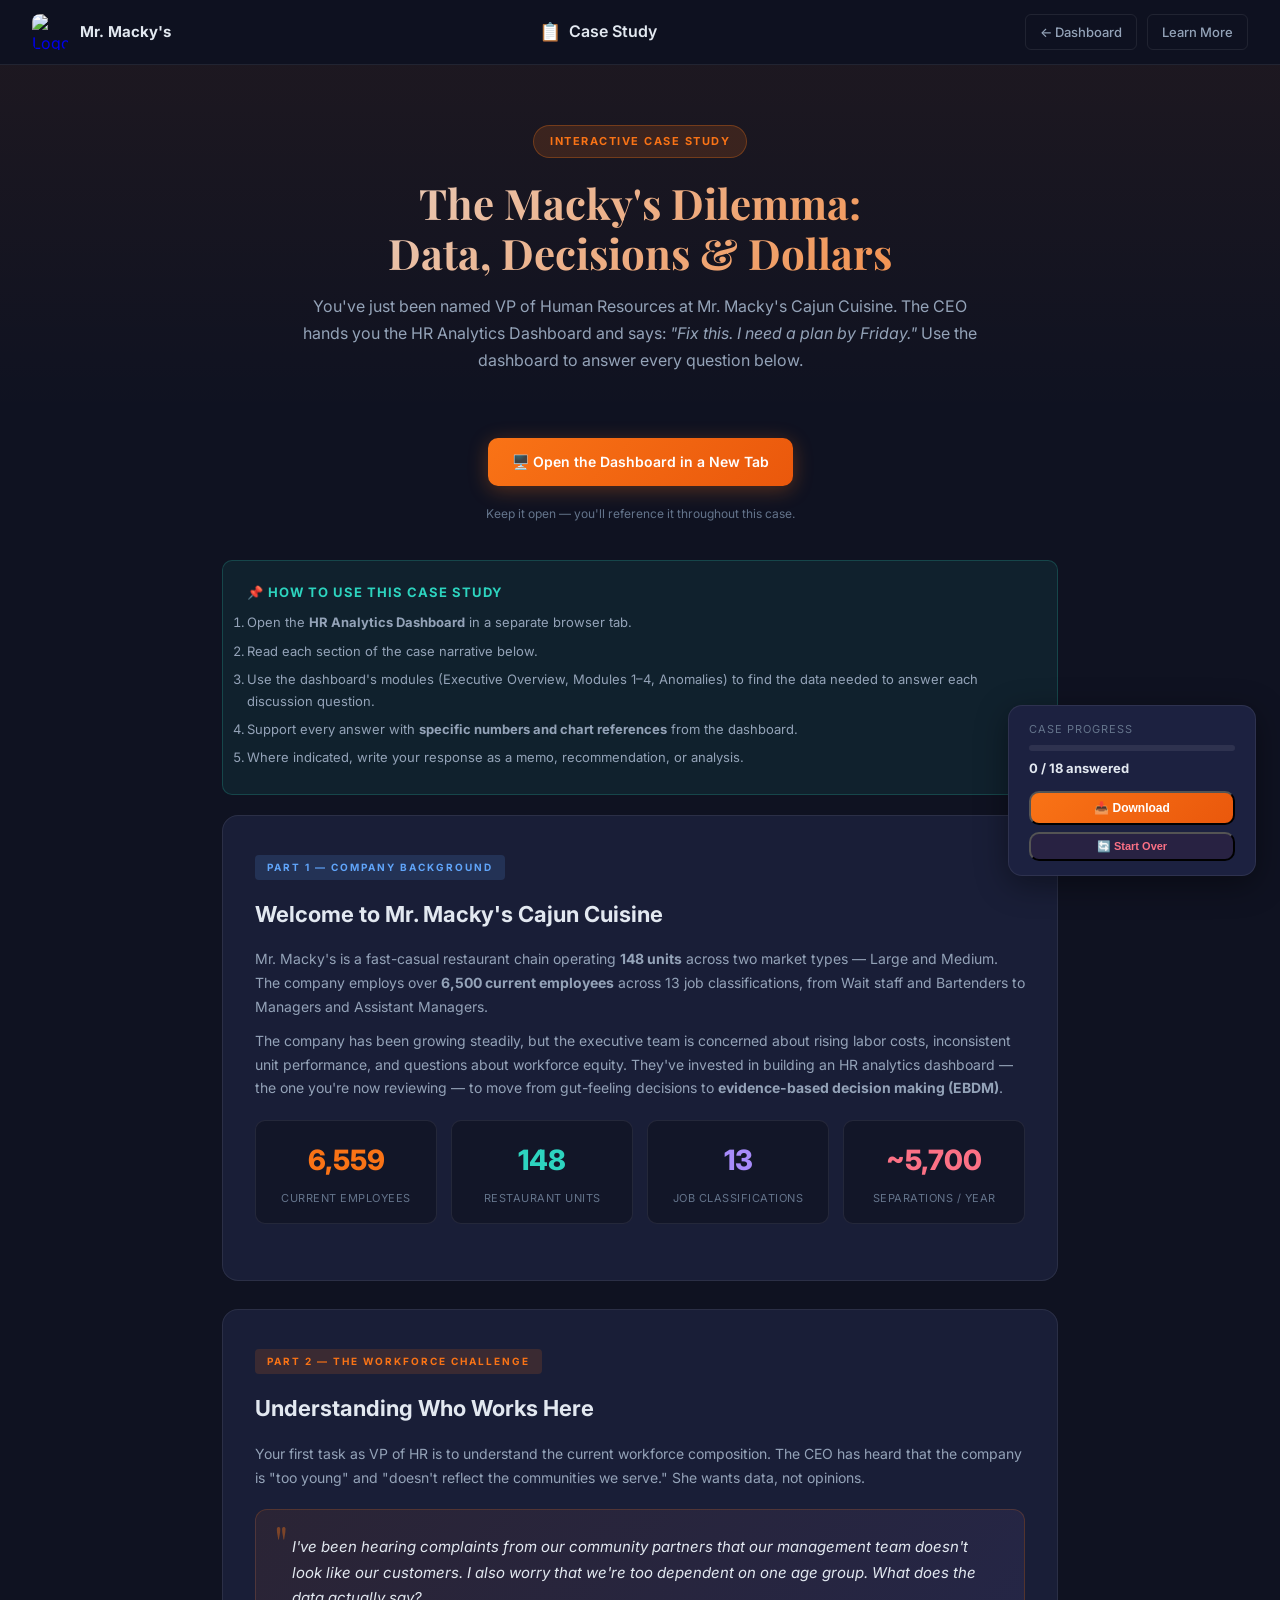
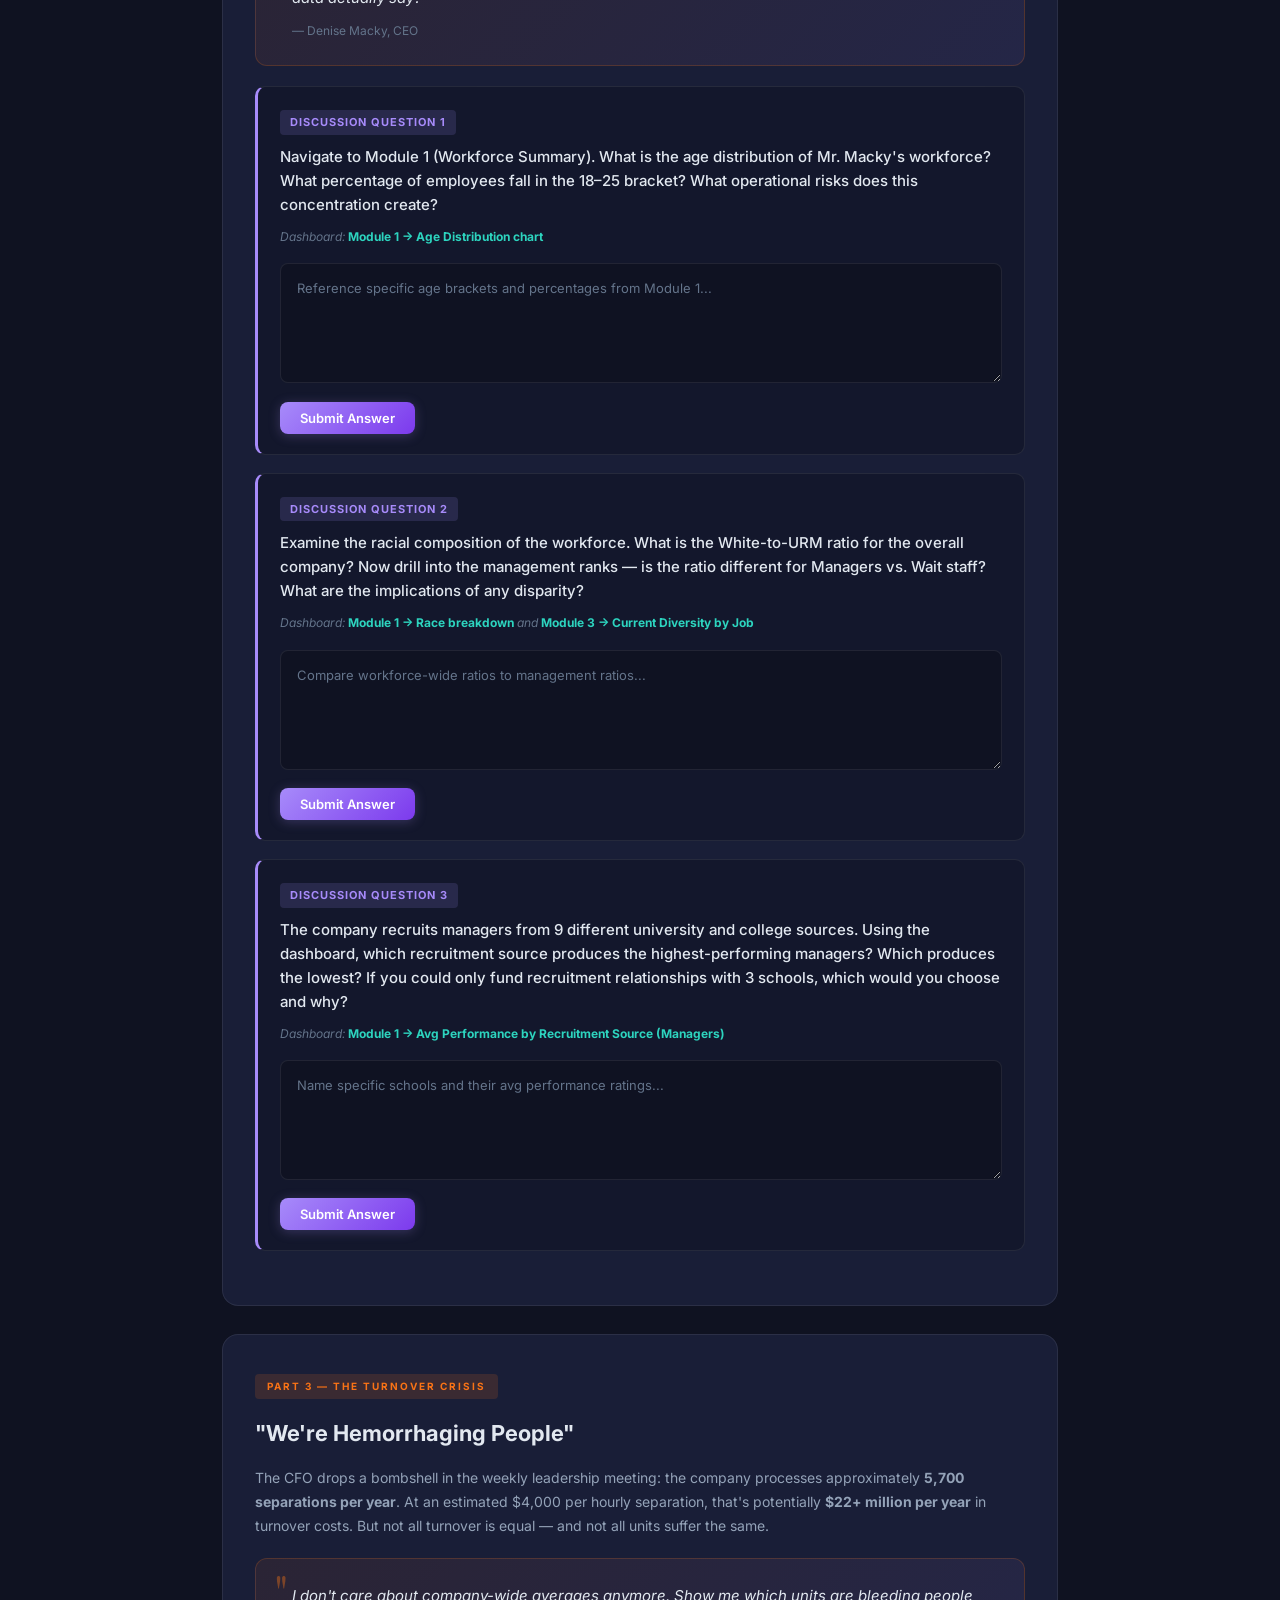
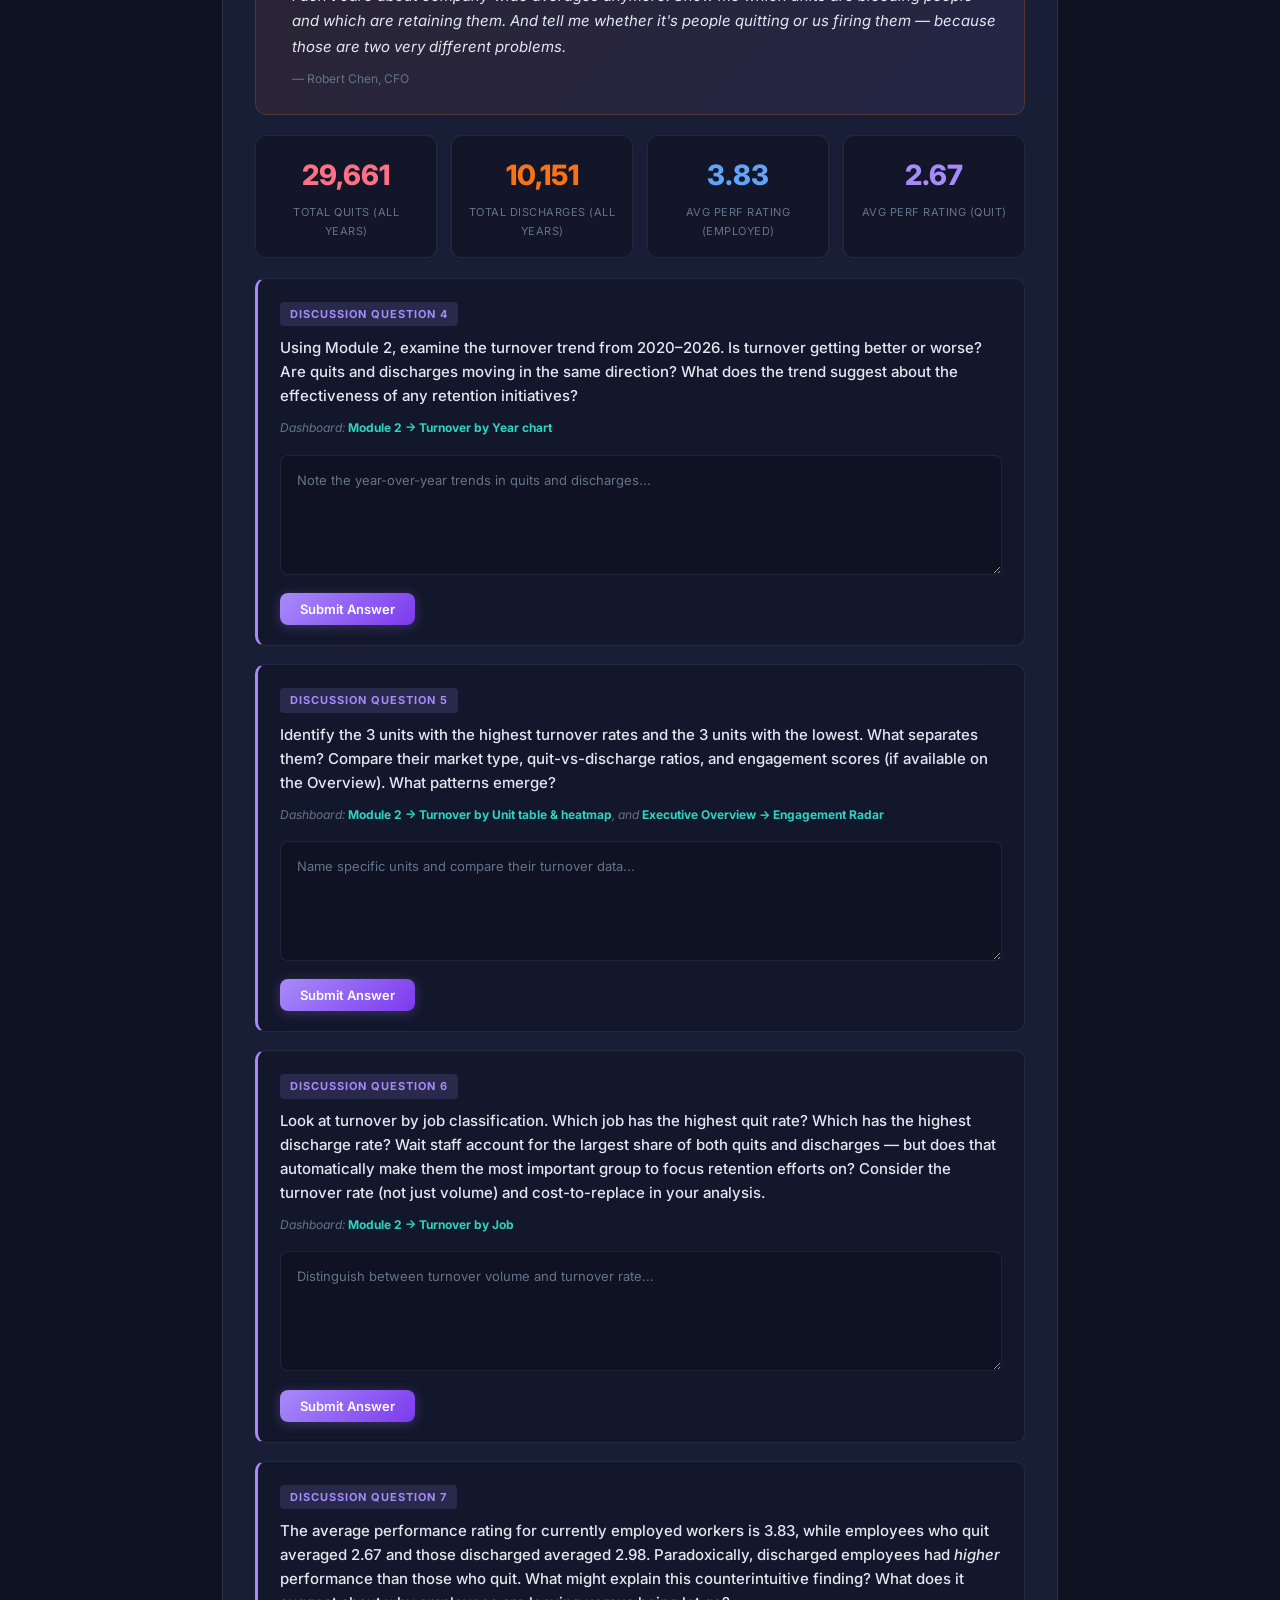
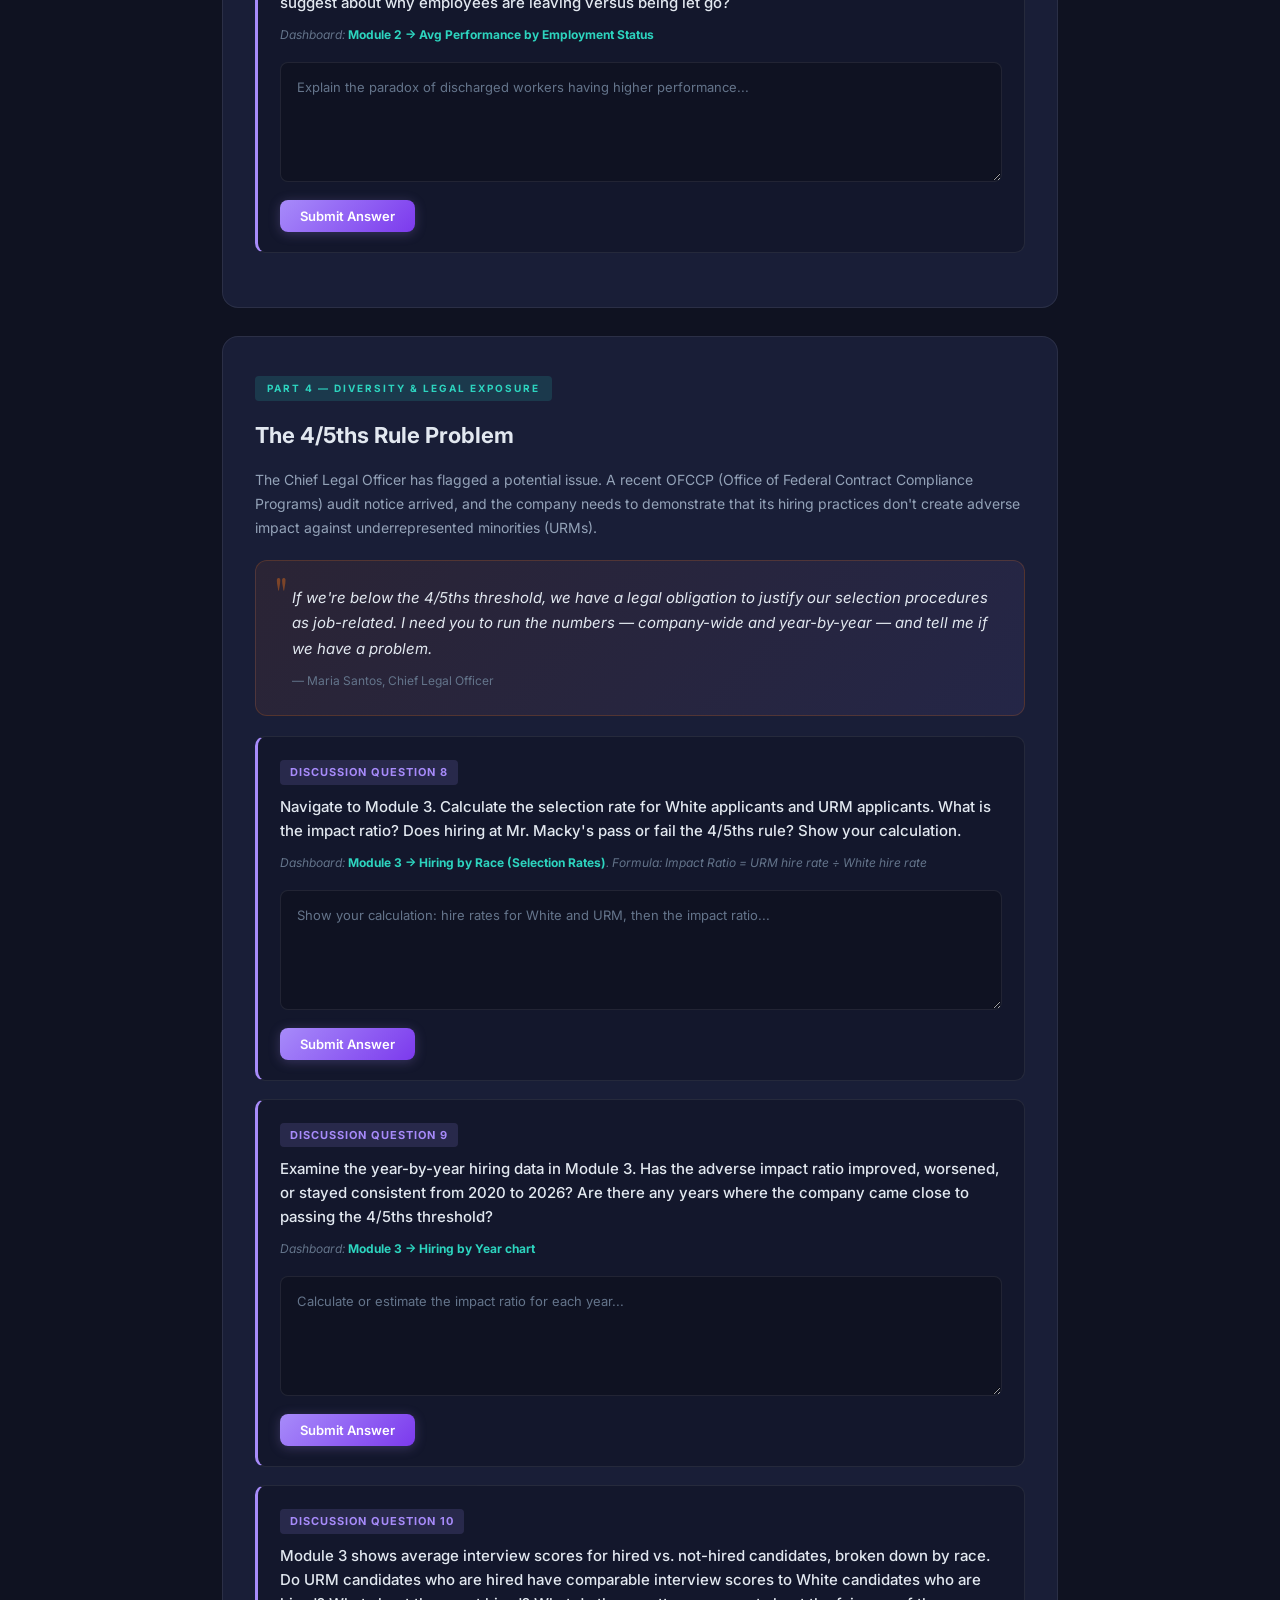
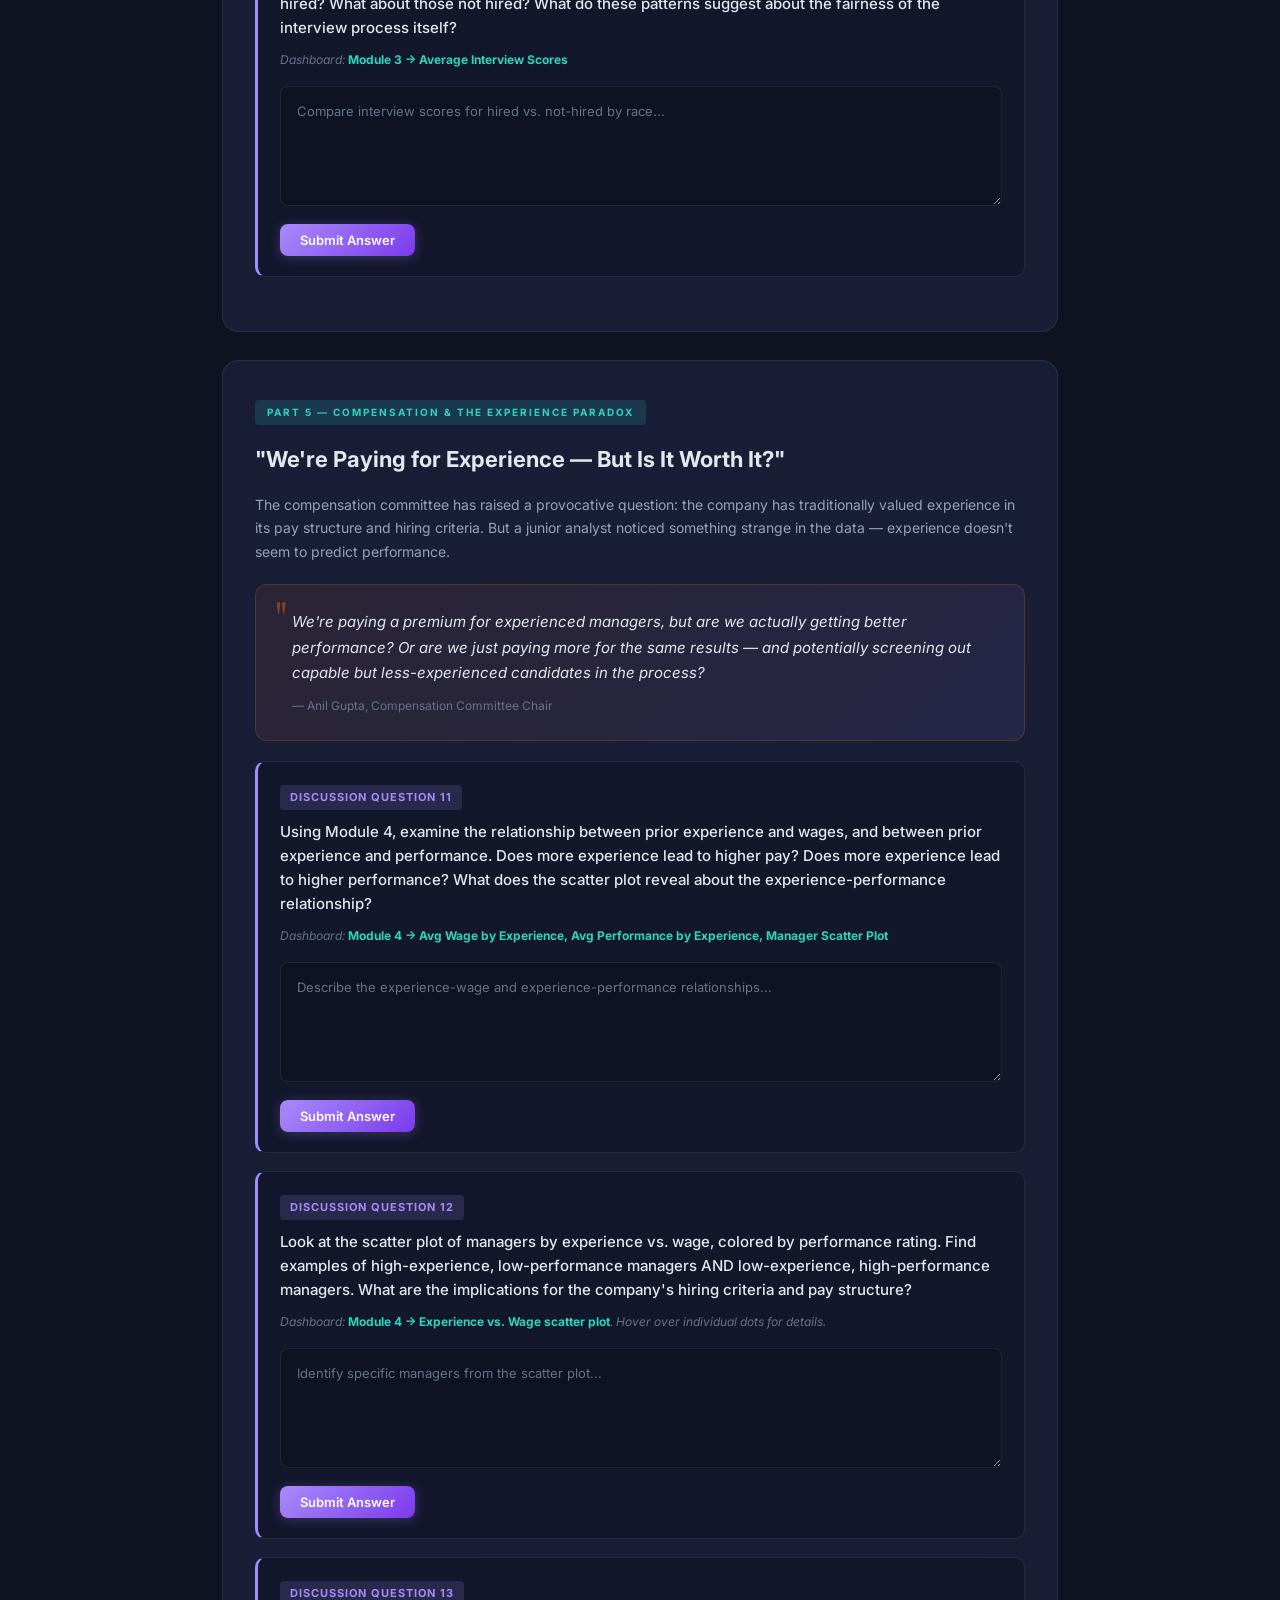
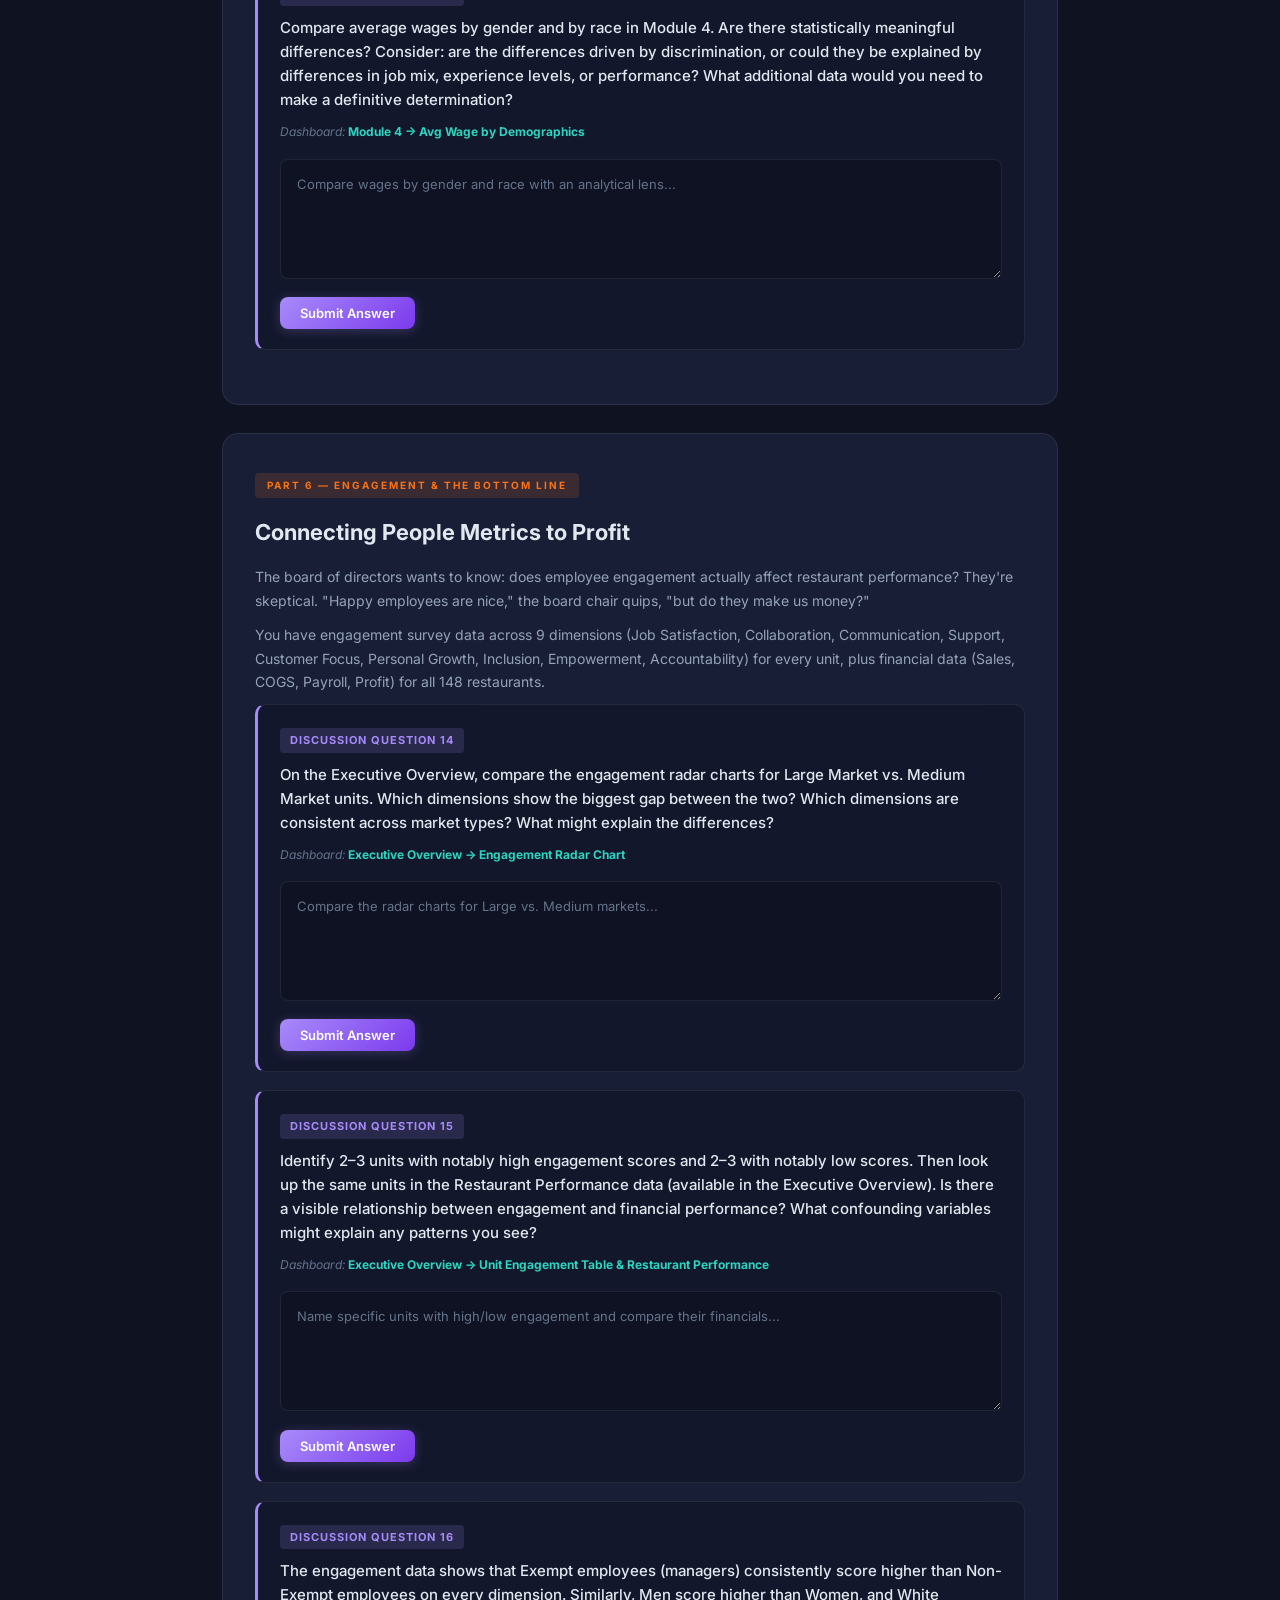
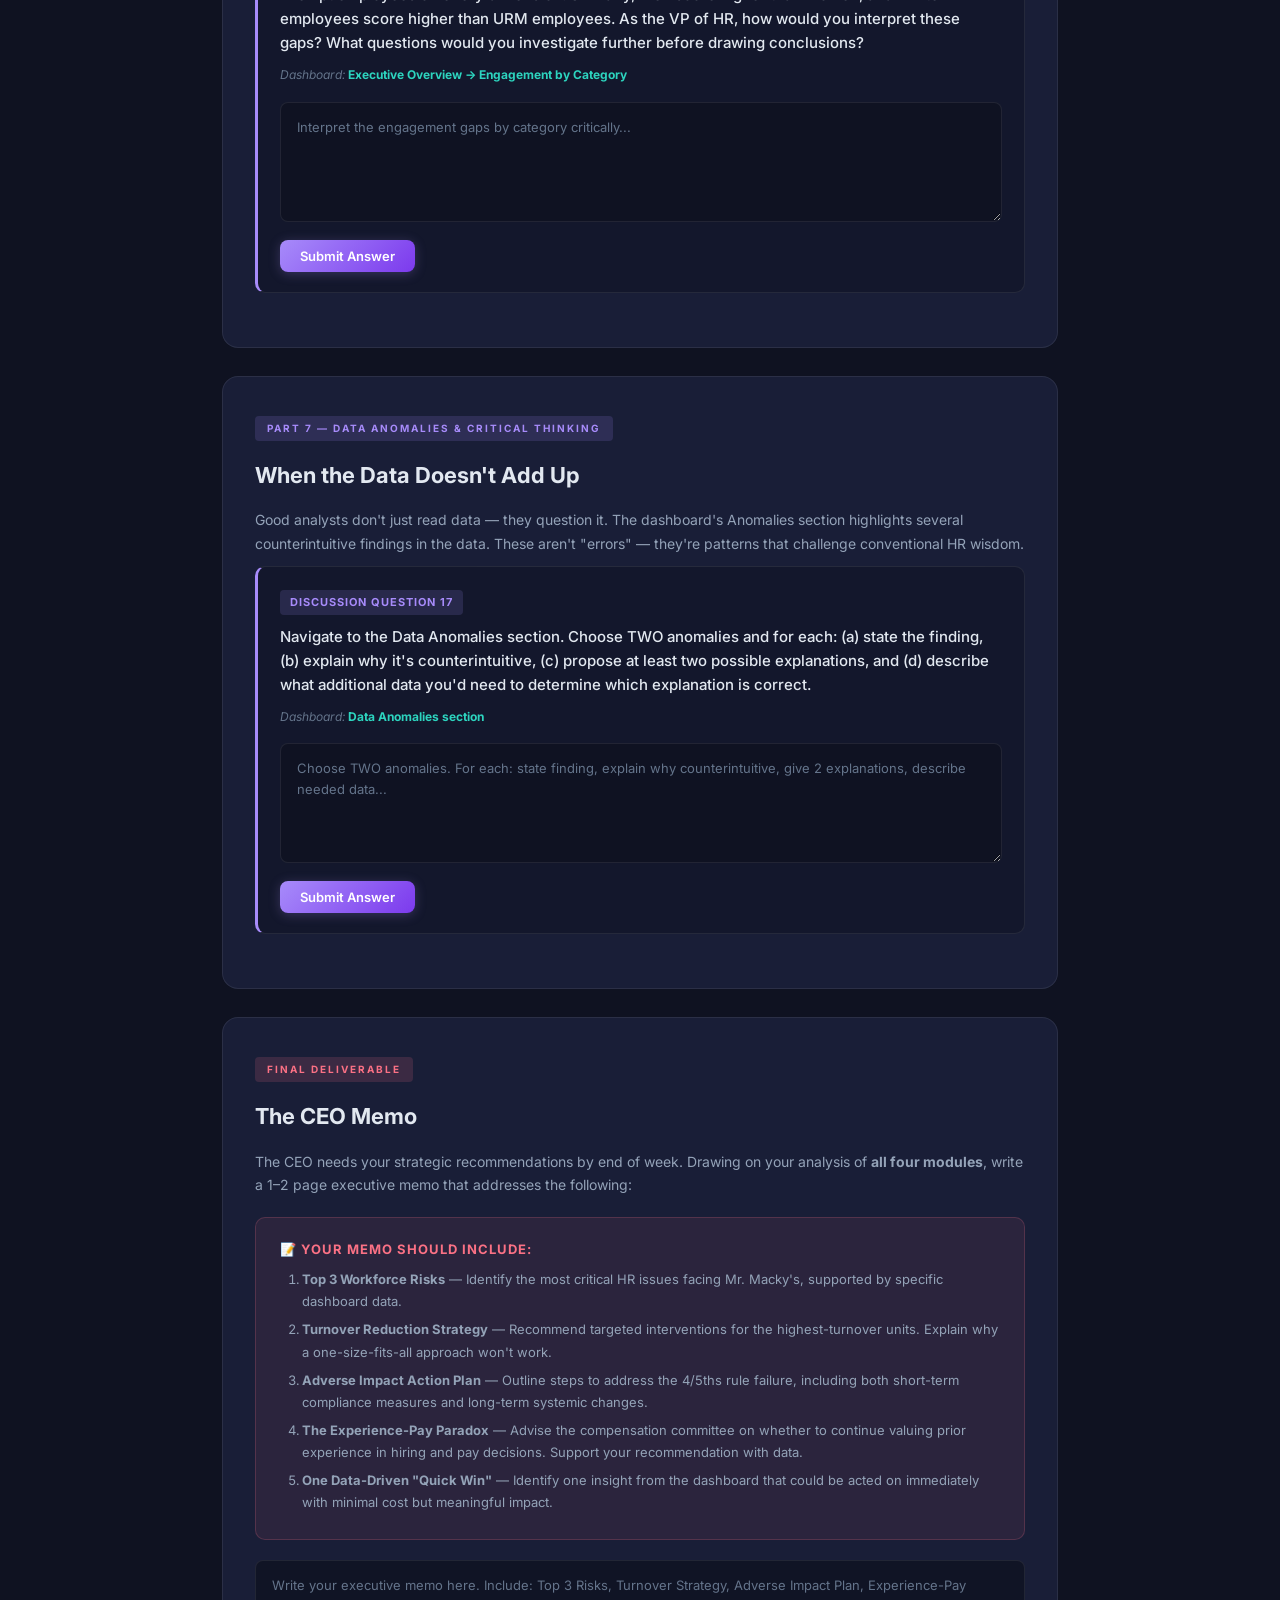
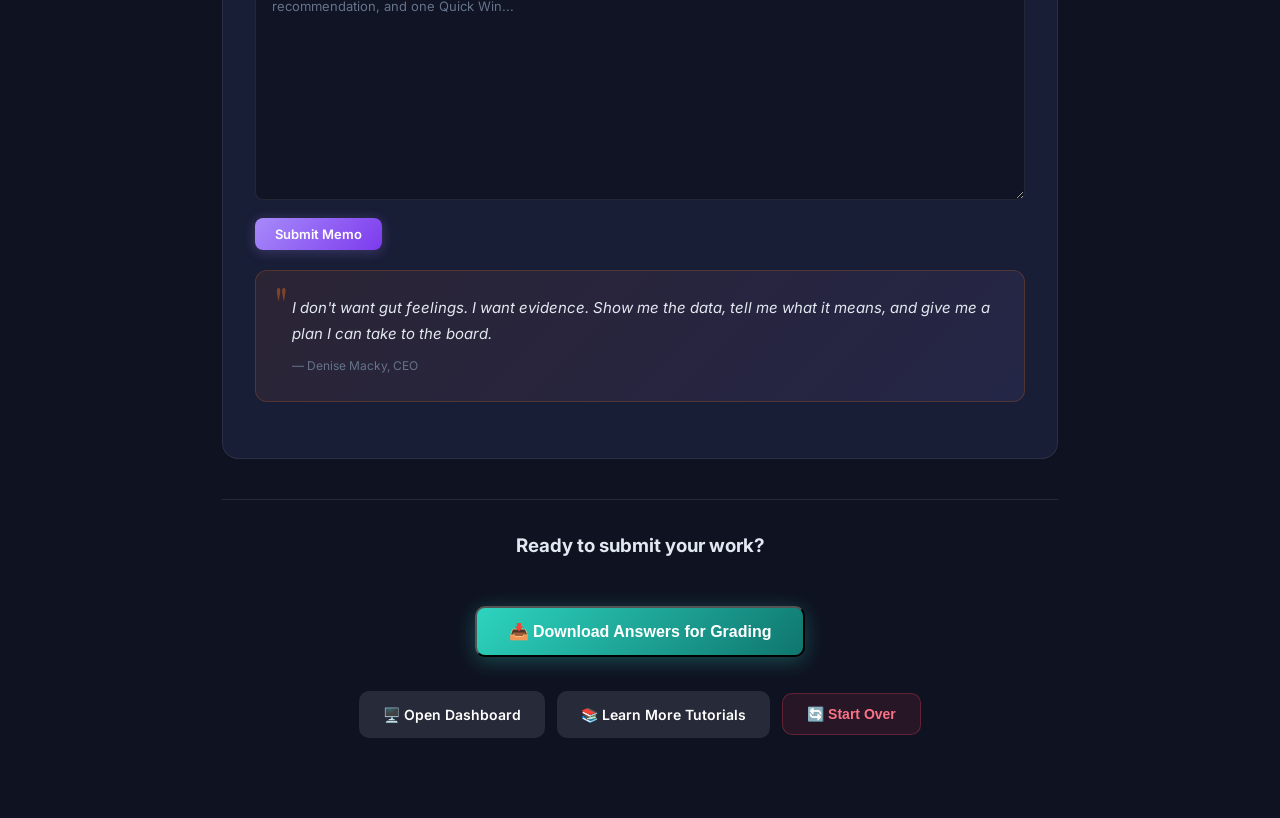
==== commit dccdcdd5: "Add files via upload" ====
--- a/casestudy.html
+++ b/casestudy.html
@@ -564,9 +564,17 @@
             <button onclick="downloadSubmission()" class="dash-link" style="background: linear-gradient(135deg, var(--teal), #0f766e); box-shadow: 0 4px 20px rgba(45,212,191,0.3); font-size: 16px; padding: 14px 32px;">
                 📥 Download Answers for Grading
             </button>
-            <div style="margin-top: 24px; display: flex; justify-content: center; gap: 12px;">
+            <div id="unlock-section" style="display: none; margin-top: 24px; padding: 20px; background: rgba(45,212,191,0.05); border: 1px solid rgba(45,212,191,0.2); border-radius: 8px; text-align: center;">
+                <p style="margin-bottom: 12px; font-weight: 500; color: var(--text);">Enter Professor's Key to Review Answers:</p>
+                <div style="display: flex; gap: 8px; justify-content: center;">
+                    <input type="text" id="prof-key" placeholder="Enter key..." style="padding: 8px 12px; border-radius: 4px; border: 1px solid var(--border); background: var(--bg2); color: var(--text);">
+                    <button onclick="unlockAnswers()" class="dash-link" style="margin: 0; background: rgba(45,212,191,0.1); color: var(--teal); border: 1px solid rgba(45,212,191,0.3); box-shadow: none;">Unlock</button>
+                </div>
+            </div>
+            <div style="margin-top: 24px; display: flex; justify-content: center; gap: 12px; align-items: center; flex-wrap: wrap;">
                 <a href="index.html" class="dash-link" target="_blank" style="margin: 0; background: rgba(255,255,255,0.1); box-shadow: none;">🖥️ Open Dashboard</a>
                 <a href="resources.html" class="dash-link" style="margin: 0; background: rgba(255,255,255,0.1); box-shadow: none;">📚 Learn More Tutorials</a>
+                <button onclick="resetProgress()" class="dash-link" style="margin: 0; background: rgba(244, 63, 94, 0.1); color: var(--rose); border: 1px solid rgba(244, 63, 94, 0.3); box-shadow: none;">🔄 Start Over</button>
             </div>
         </div>
 
@@ -577,7 +585,8 @@
         <div class="progress-label">Case Progress</div>
         <div class="progress-bar-bg"><div class="progress-bar-fill" id="progressFill"></div></div>
         <div class="progress-count" id="progressCount" style="margin-bottom: 12px;">0 / 18 answered</div>
-        <button onclick="downloadSubmission()" class="dash-link" style="width: 100%; padding: 8px 12px; font-size: 12px; justify-content: center; margin: 0; box-shadow: none;">📥 Download Answers</button>
+        <button onclick="downloadSubmission()" class="dash-link" style="width: 100%; padding: 8px 12px; font-size: 12px; justify-content: center; margin: 0; margin-bottom: 6px; box-shadow: none;">📥 Download</button>
+        <button onclick="resetProgress()" class="dash-link" style="width: 100%; padding: 6px 12px; font-size: 11px; justify-content: center; margin: 0; background: rgba(244,63,94,0.05); color: var(--rose); box-shadow: none;">🔄 Start Over</button>
     </div>
 
 <script>
@@ -773,7 +782,6 @@
             <textarea id="q${qNum}" placeholder="${fb.placeholder}"></textarea>
             <div class="answer-btns">
                 <button class="btn-submit" id="sub-${qNum}" onclick="submitAnswer(${qNum})">Submit Answer</button>
-                <button class="btn-feedback" id="fb-btn-${qNum}" onclick="toggleFeedback(${qNum})">💡 View Key Points</button>
                 <span class="saved-badge" id="saved-${qNum}">✓ Saved</span>
             </div>
             <div class="feedback-panel" id="fb-${qNum}">
@@ -796,7 +804,6 @@
             <textarea id="q18" placeholder="${fb.placeholder}" style="min-height:240px"></textarea>
             <div class="answer-btns">
                 <button class="btn-submit" id="sub-18" onclick="submitAnswer(18)">Submit Memo</button>
-                <button class="btn-feedback" id="fb-btn-18" onclick="toggleFeedback(18)">💡 View Key Points</button>
                 <span class="saved-badge" id="saved-18">✓ Saved</span>
             </div>
             <div class="feedback-panel" id="fb-18">
@@ -807,6 +814,8 @@
         `;
         delivSection.parentNode.insertBefore(memoArea, delivSection.nextSibling);
     }
+
+    const isUnlocked = localStorage.getItem('macky_case_unlocked') === 'true';
 
     // Load any saved answers from localStorage
     for (let i = 1; i <= TOTAL; i++) {
@@ -817,12 +826,22 @@
             submitted.add(i);
             const btn = document.getElementById(`sub-${i}`);
             if (btn) { btn.textContent = '✓ Submitted'; btn.disabled = true; }
-            const fbBtn = document.getElementById(`fb-btn-${i}`);
-            if (fbBtn) fbBtn.classList.add('visible');
             const badge = document.getElementById(`saved-${i}`);
             if (badge) badge.classList.add('visible');
+            
+            // Only auto-reveal Question 1 or if globally unlocked
+            if (i === 1 || isUnlocked) {
+                const panel = document.getElementById(`fb-${i}`);
+                if (panel) panel.classList.add('visible');
+            }
         }
     }
+    
+    if (isUnlocked) {
+        document.getElementById('unlock-section').style.display = 'block';
+        document.getElementById('unlock-section').innerHTML = '<p style="color: var(--teal); font-weight: bold; margin: 0;">✓ All answers unlocked for review.</p>';
+    }
+
     updateProgress();
 });
 
@@ -838,31 +857,45 @@
     btn.textContent = '✓ Submitted';
     btn.disabled = true;
 
-    const fbBtn = document.getElementById(`fb-btn-${qNum}`);
-    fbBtn.classList.add('visible');
-    fbBtn.textContent = '🔽 Hide Key Points'; // Update button text
-
     const badge = document.getElementById(`saved-${qNum}`);
     badge.classList.add('visible');
 
-    // Automatically reveal the answers/feedback
-    const panel = document.getElementById(`fb-${qNum}`);
-    if (panel) panel.classList.add('visible');
+    // Only auto-reveal Question 1
+    if (qNum === 1) {
+        const panel = document.getElementById(`fb-${qNum}`);
+        if (panel) panel.classList.add('visible');
+    }
 
     updateProgress();
 }
 
-function toggleFeedback(qNum) {
-    const panel = document.getElementById(`fb-${qNum}`);
-    panel.classList.toggle('visible');
-    const btn = document.getElementById(`fb-btn-${qNum}`);
-    btn.textContent = panel.classList.contains('visible') ? '🔽 Hide Key Points' : '💡 View Key Points';
+function unlockAnswers() {
+    const key = document.getElementById('prof-key').value.trim();
+    if (key === "99") {
+        for (let i = 1; i <= TOTAL; i++) {
+            const panel = document.getElementById(`fb-${i}`);
+            if (panel) panel.classList.add('visible');
+        }
+        document.getElementById('unlock-section').innerHTML = '<p style="color: var(--teal); font-weight: bold; margin: 0;">✓ All answers unlocked for review.</p>';
+        localStorage.setItem('macky_case_unlocked', 'true');
+    } else {
+        alert("Incorrect key. Please ask your professor for the review key.");
+    }
 }
 
 function updateProgress() {
     const pct = Math.round((submitted.size / TOTAL) * 100);
     document.getElementById('progressFill').style.width = pct + '%';
     document.getElementById('progressCount').textContent = `${submitted.size} / ${TOTAL} answered`;
+}
+
+function resetProgress() {
+    if (confirm("Are you sure you want to clear all your answers and start over? This cannot be undone.")) {
+        for (let i = 1; i <= TOTAL; i++) {
+            localStorage.removeItem(`macky_case_q${i}`);
+        }
+        location.reload();
+    }
 }
 
 function downloadSubmission() {
@@ -895,6 +928,9 @@
     a.click();
     document.body.removeChild(a);
     URL.revokeObjectURL(url);
+
+    // Reveal the secret key unlock section after they download!
+    document.getElementById('unlock-section').style.display = 'block';
 }
 </script>
 
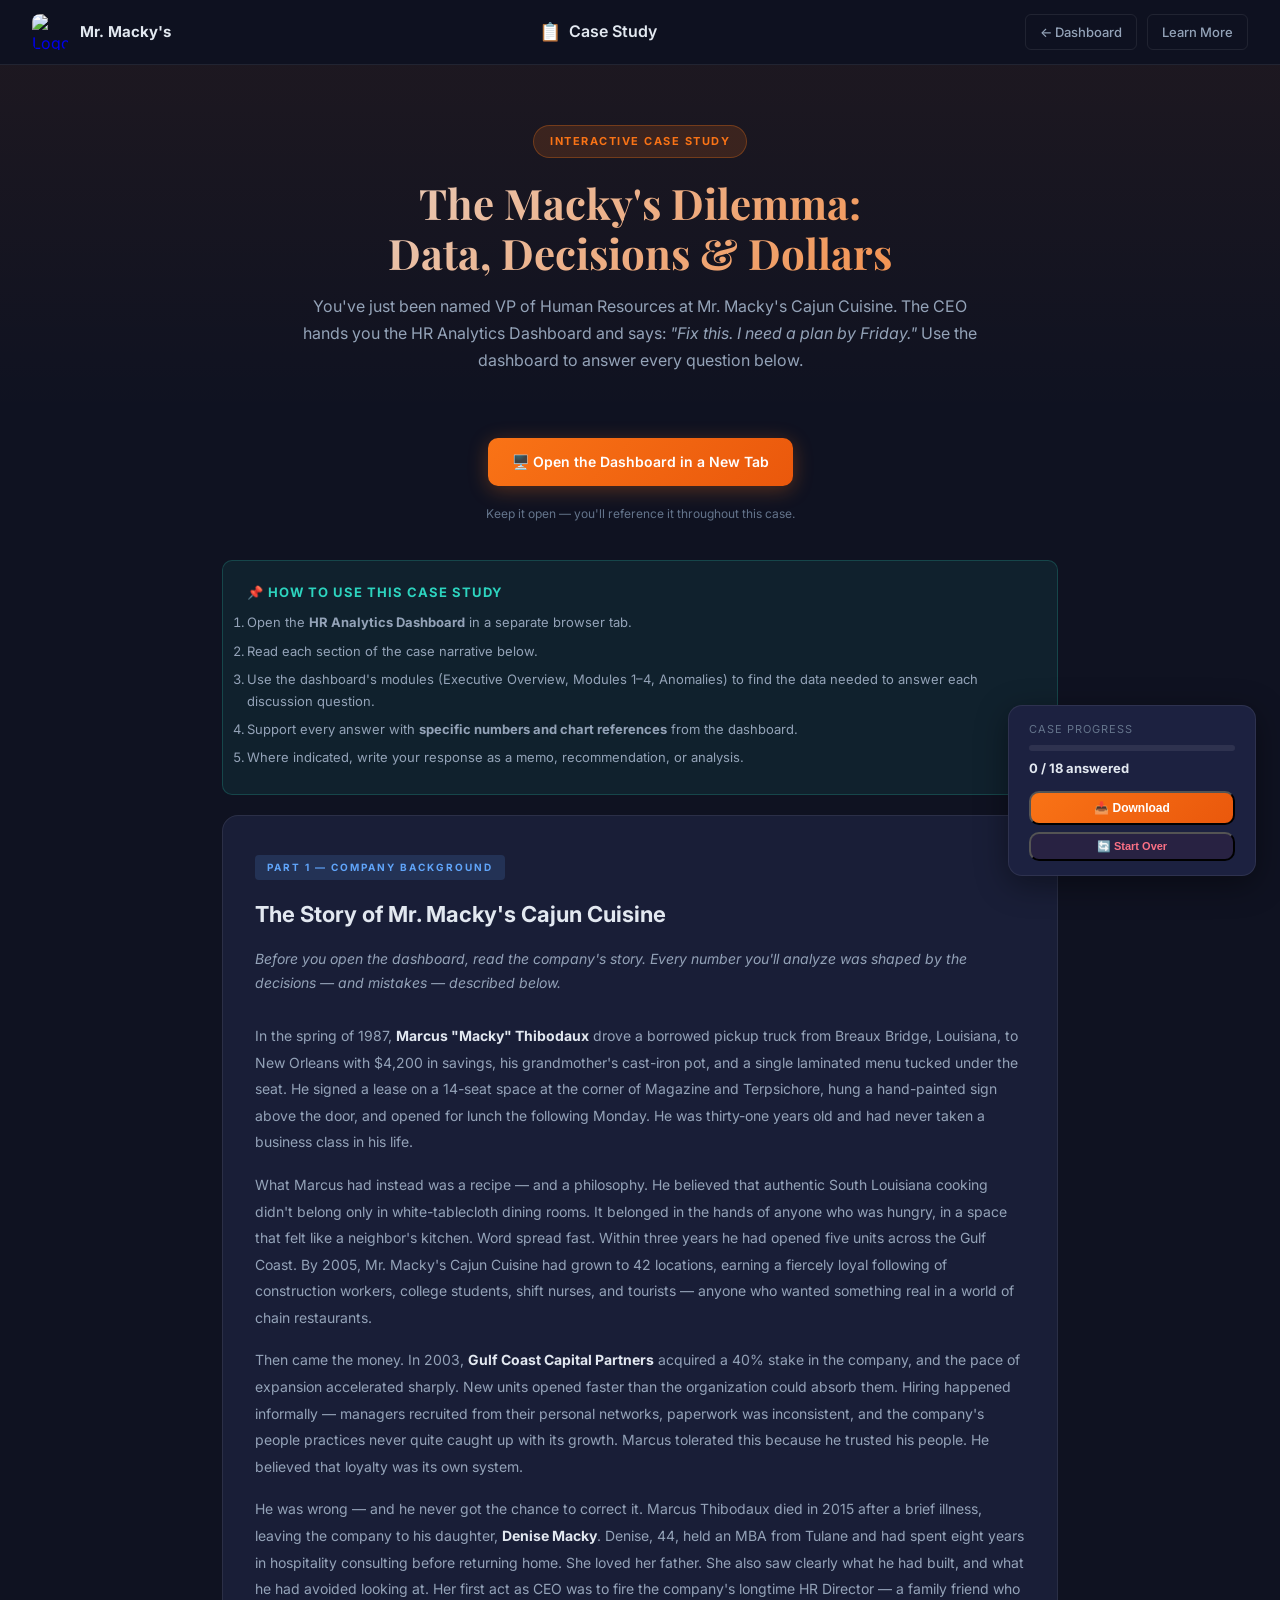
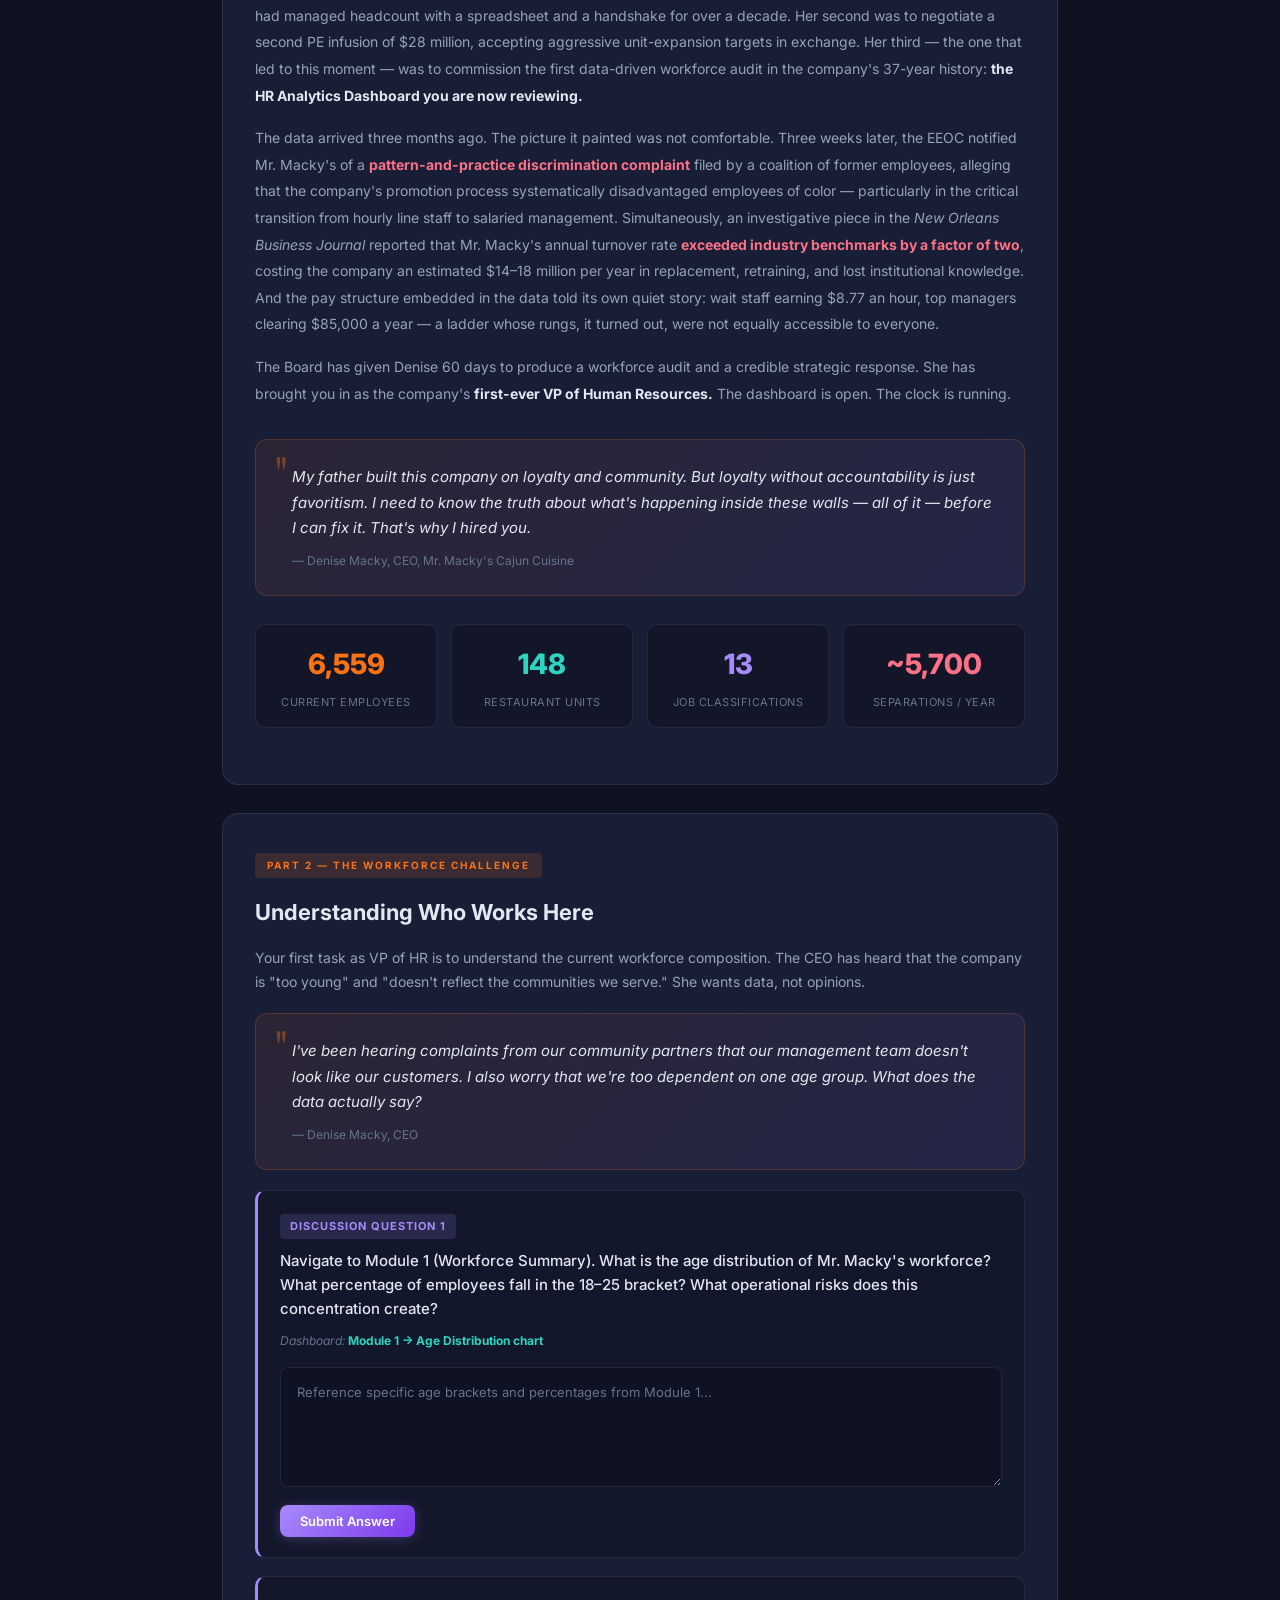
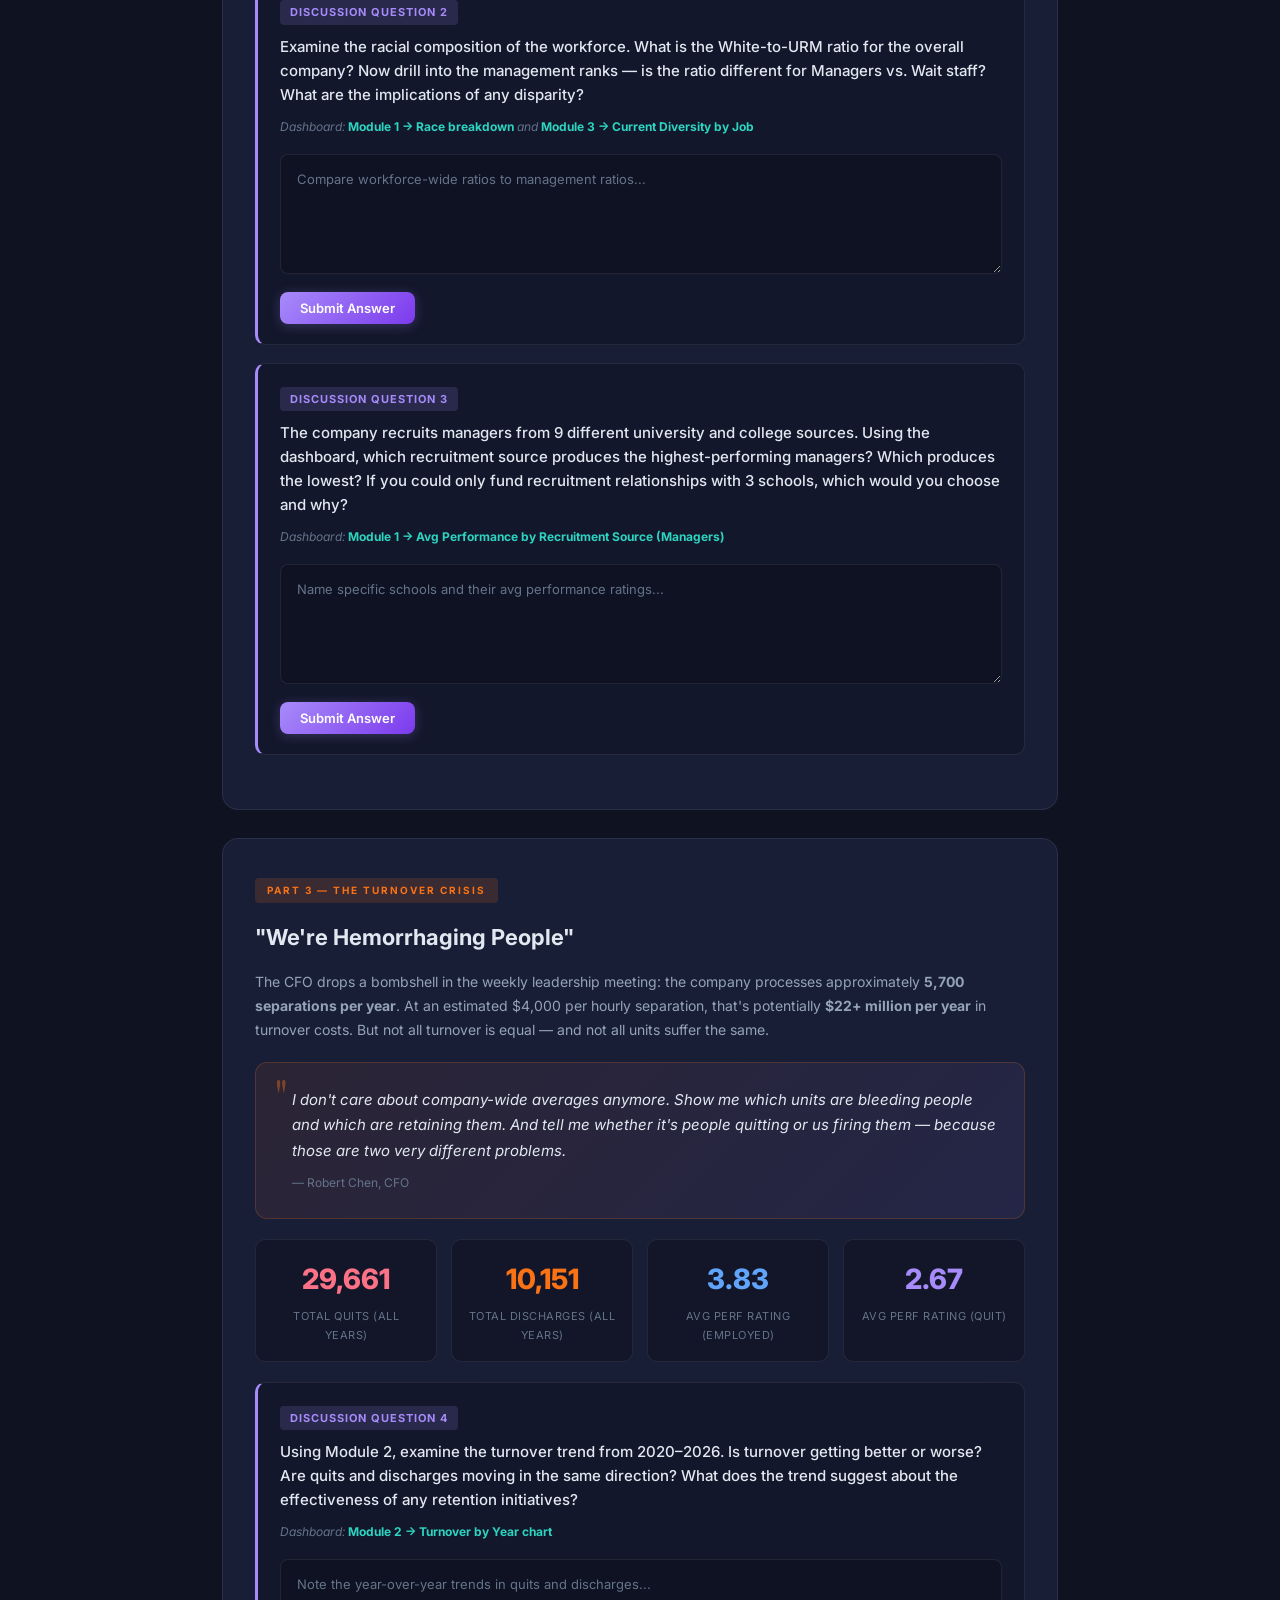
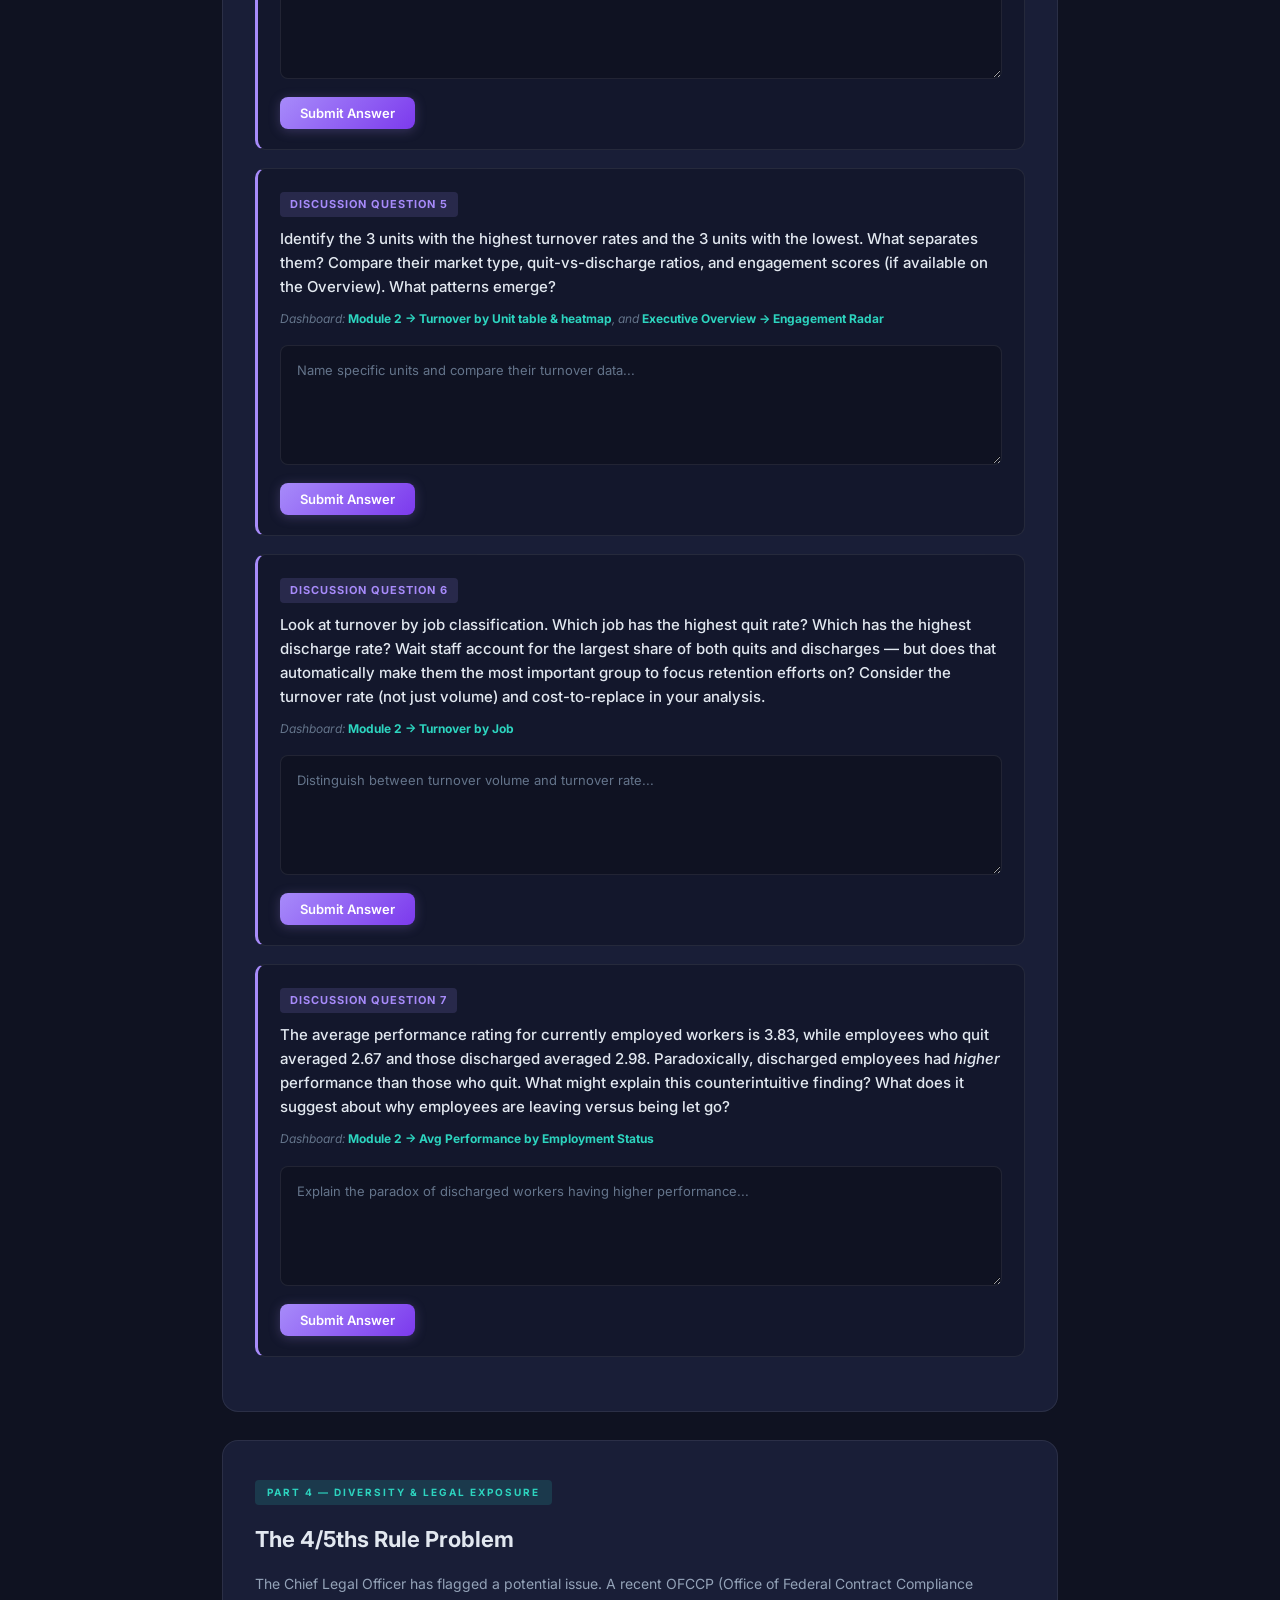
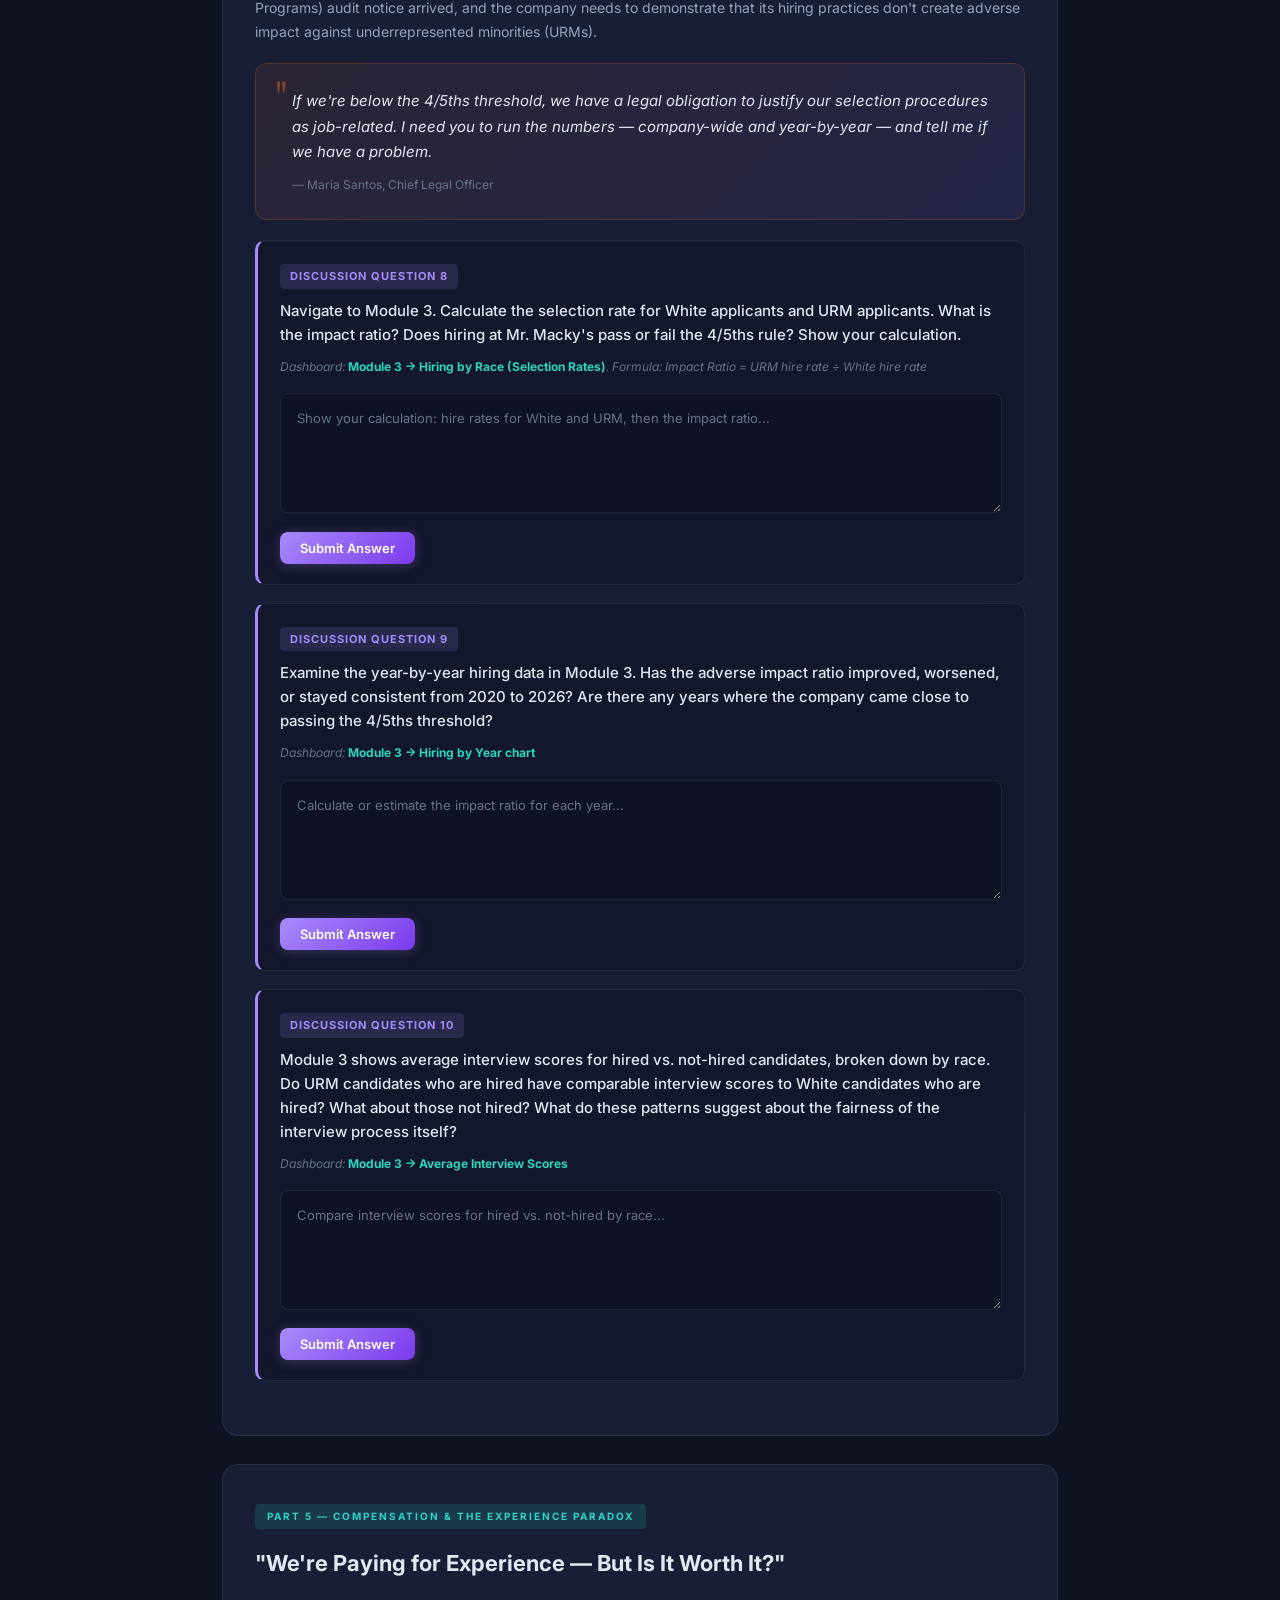
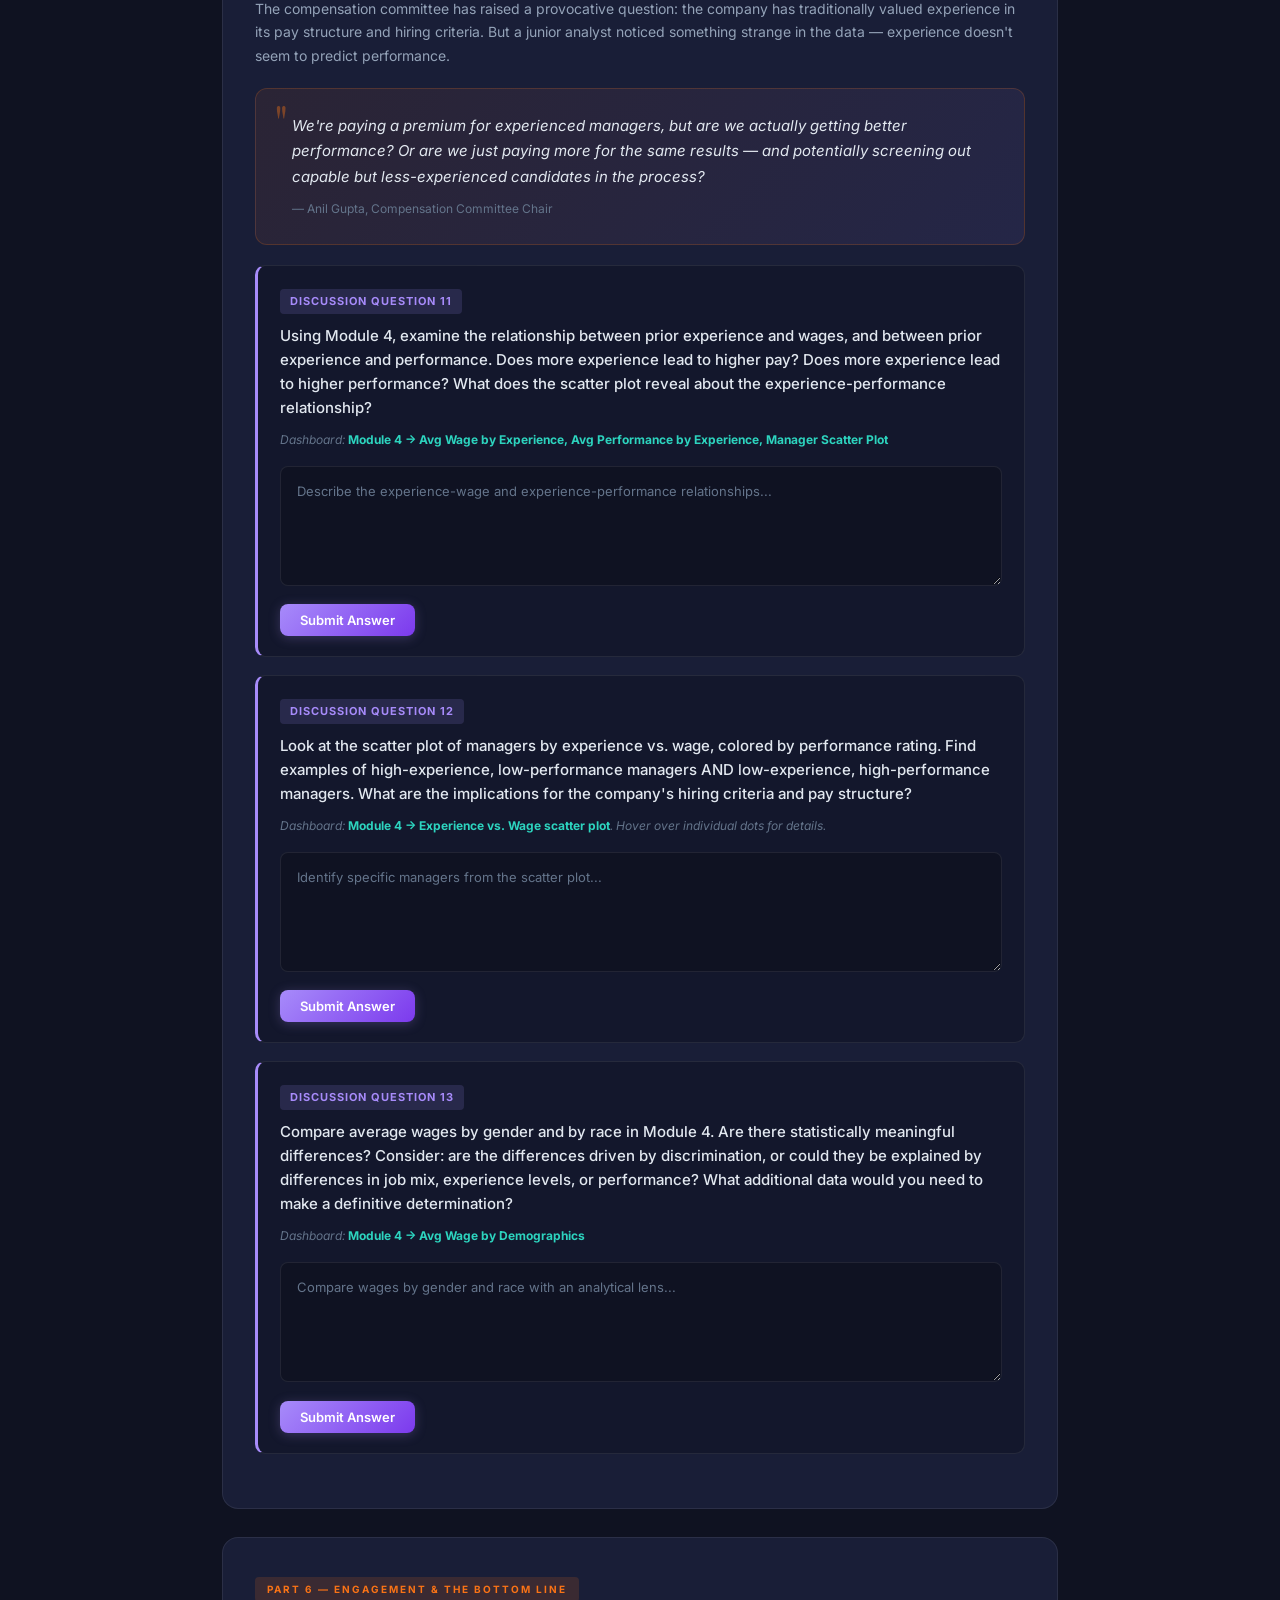
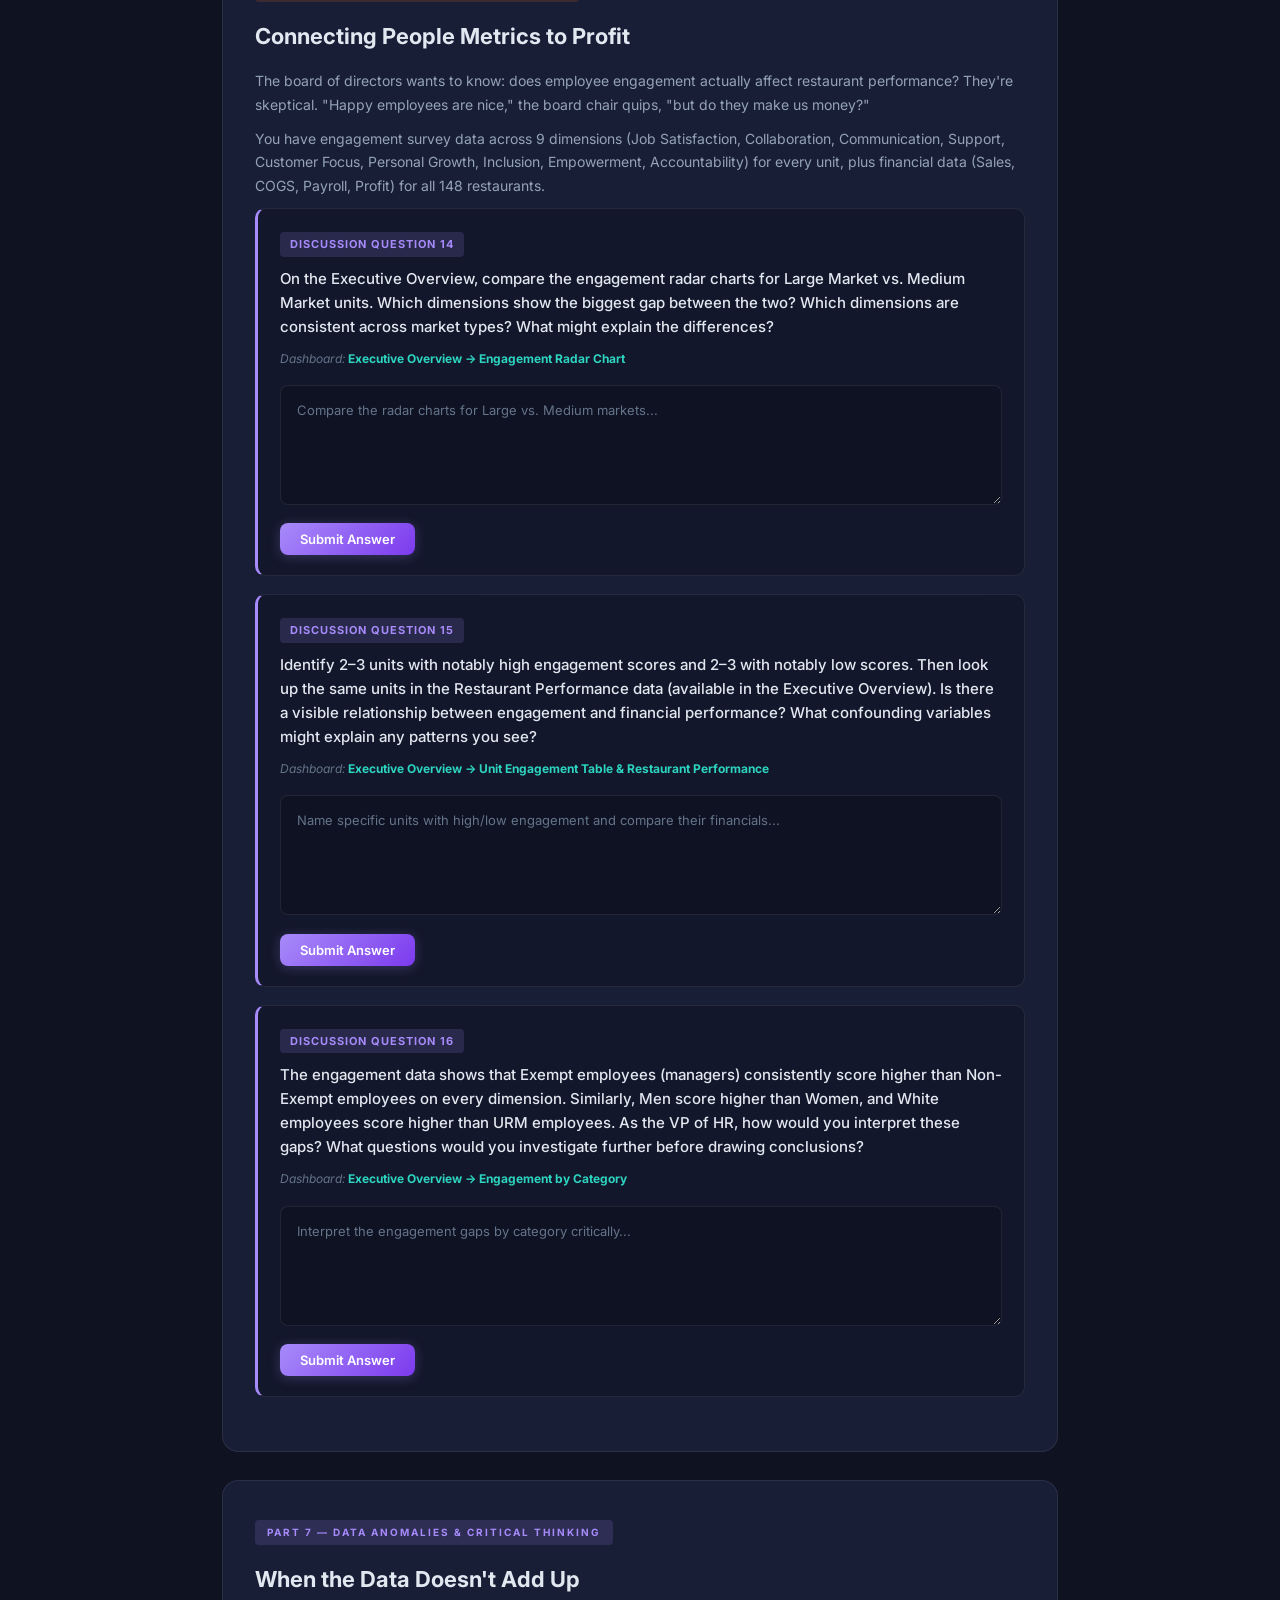
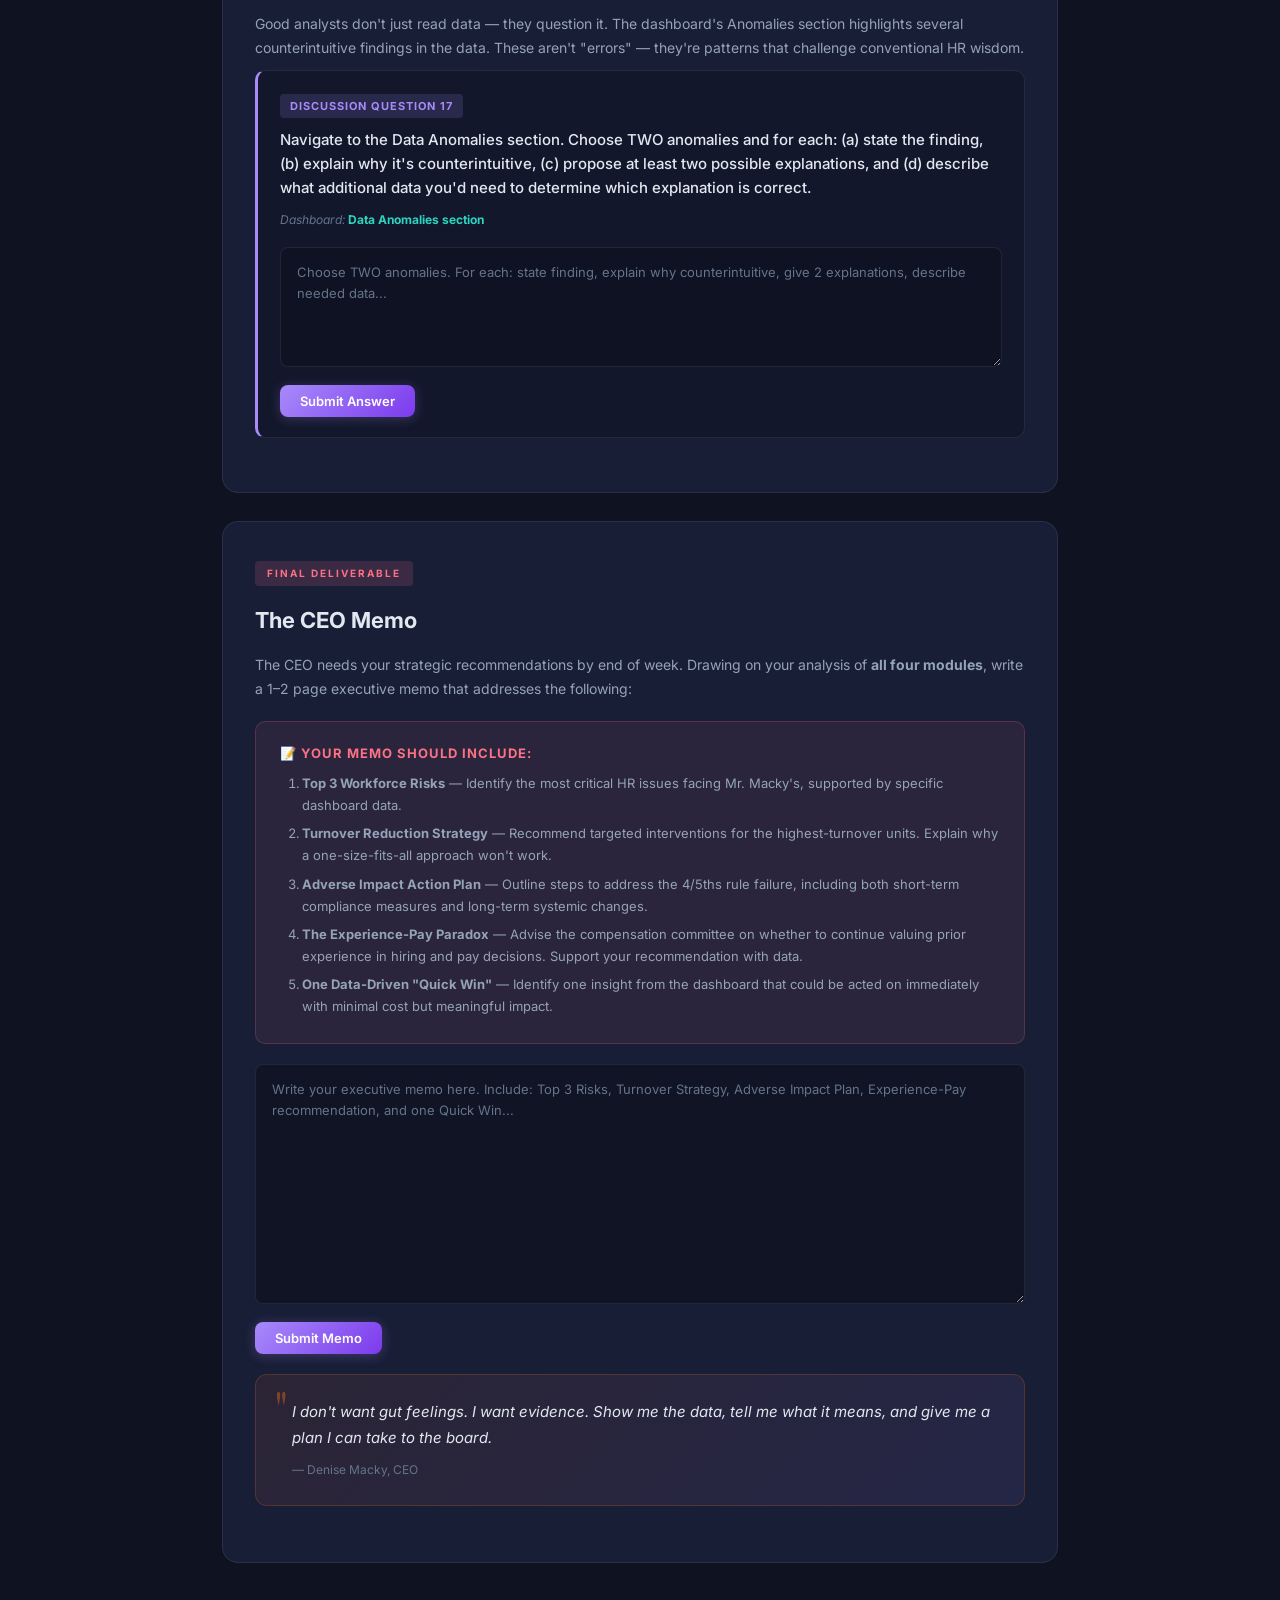
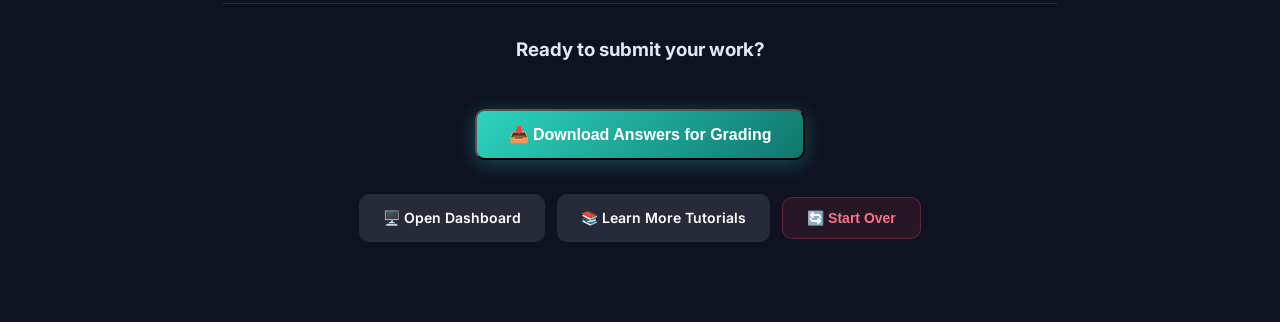
==== commit 99a0ab90: "Add files via upload" ====
--- a/casestudy.html
+++ b/casestudy.html
@@ -318,12 +318,32 @@
         <!-- ===== PART 1: THE COMPANY ===== -->
         <div class="case-section">
             <span class="section-label label-background">Part 1 — Company Background</span>
-            <h2>Welcome to Mr. Macky's Cajun Cuisine</h2>
-            <p>Mr. Macky's is a fast-casual restaurant chain operating <strong>148 units</strong> across two market types — Large and Medium. The company employs over <strong>6,500 current employees</strong> across 13 job classifications, from Wait staff and Bartenders to Managers and Assistant Managers.</p>
-
-            <p>The company has been growing steadily, but the executive team is concerned about rising labor costs, inconsistent unit performance, and questions about workforce equity. They've invested in building an HR analytics dashboard — the one you're now reviewing — to move from gut-feeling decisions to <strong>evidence-based decision making (EBDM)</strong>.</p>
-
-            <div class="data-grid">
+            <h2>The Story of Mr. Macky's Cajun Cuisine</h2>
+
+            <p style="font-size: 14px; color: var(--text2); font-style: italic; margin-bottom: 28px;">Before you open the dashboard, read the company's story. Every number you'll analyze was shaped by the decisions — and mistakes — described below.</p>
+
+            <div style="font-size: 15px; line-height: 1.9; color: var(--text2);">
+
+                <p>In the spring of 1987, <strong style="color: var(--text);">Marcus "Macky" Thibodaux</strong> drove a borrowed pickup truck from Breaux Bridge, Louisiana, to New Orleans with $4,200 in savings, his grandmother's cast-iron pot, and a single laminated menu tucked under the seat. He signed a lease on a 14-seat space at the corner of Magazine and Terpsichore, hung a hand-painted sign above the door, and opened for lunch the following Monday. He was thirty-one years old and had never taken a business class in his life.</p>
+
+                <p style="margin-top: 16px;">What Marcus had instead was a recipe — and a philosophy. He believed that authentic South Louisiana cooking didn't belong only in white-tablecloth dining rooms. It belonged in the hands of anyone who was hungry, in a space that felt like a neighbor's kitchen. Word spread fast. Within three years he had opened five units across the Gulf Coast. By 2005, Mr. Macky's Cajun Cuisine had grown to 42 locations, earning a fiercely loyal following of construction workers, college students, shift nurses, and tourists — anyone who wanted something real in a world of chain restaurants.</p>
+
+                <p style="margin-top: 16px;">Then came the money. In 2003, <strong style="color: var(--text);">Gulf Coast Capital Partners</strong> acquired a 40% stake in the company, and the pace of expansion accelerated sharply. New units opened faster than the organization could absorb them. Hiring happened informally — managers recruited from their personal networks, paperwork was inconsistent, and the company's people practices never quite caught up with its growth. Marcus tolerated this because he trusted his people. He believed that loyalty was its own system.</p>
+
+                <p style="margin-top: 16px;">He was wrong — and he never got the chance to correct it. Marcus Thibodaux died in 2015 after a brief illness, leaving the company to his daughter, <strong style="color: var(--text);">Denise Macky</strong>. Denise, 44, held an MBA from Tulane and had spent eight years in hospitality consulting before returning home. She loved her father. She also saw clearly what he had built, and what he had avoided looking at. Her first act as CEO was to fire the company's longtime HR Director — a family friend who had managed headcount with a spreadsheet and a handshake for over a decade. Her second was to negotiate a second PE infusion of $28 million, accepting aggressive unit-expansion targets in exchange. Her third — the one that led to this moment — was to commission the first data-driven workforce audit in the company's 37-year history: <strong style="color: var(--text);">the HR Analytics Dashboard you are now reviewing.</strong></p>
+
+                <p style="margin-top: 16px;">The data arrived three months ago. The picture it painted was not comfortable. Three weeks later, the EEOC notified Mr. Macky's of a <strong style="color: var(--rose);">pattern-and-practice discrimination complaint</strong> filed by a coalition of former employees, alleging that the company's promotion process systematically disadvantaged employees of color — particularly in the critical transition from hourly line staff to salaried management. Simultaneously, an investigative piece in the <em>New Orleans Business Journal</em> reported that Mr. Macky's annual turnover rate <strong style="color: var(--rose);">exceeded industry benchmarks by a factor of two</strong>, costing the company an estimated $14–18 million per year in replacement, retraining, and lost institutional knowledge. And the pay structure embedded in the data told its own quiet story: wait staff earning $8.77 an hour, top managers clearing $85,000 a year — a ladder whose rungs, it turned out, were not equally accessible to everyone.</p>
+
+                <p style="margin-top: 16px;">The Board has given Denise 60 days to produce a workforce audit and a credible strategic response. She has brought you in as the company's <strong style="color: var(--text);">first-ever VP of Human Resources.</strong> The dashboard is open. The clock is running.</p>
+
+            </div>
+
+            <div class="exec-quote" style="margin-top: 32px;">
+                <p>My father built this company on loyalty and community. But loyalty without accountability is just favoritism. I need to know the truth about what's happening inside these walls — all of it — before I can fix it. That's why I hired you.</p>
+                <div class="attribution">— Denise Macky, CEO, Mr. Macky's Cajun Cuisine</div>
+            </div>
+
+            <div class="data-grid" style="margin-top: 28px;">
                 <div class="data-card">
                     <div class="data-val orange">6,559</div>
                     <div class="data-label">Current Employees</div>
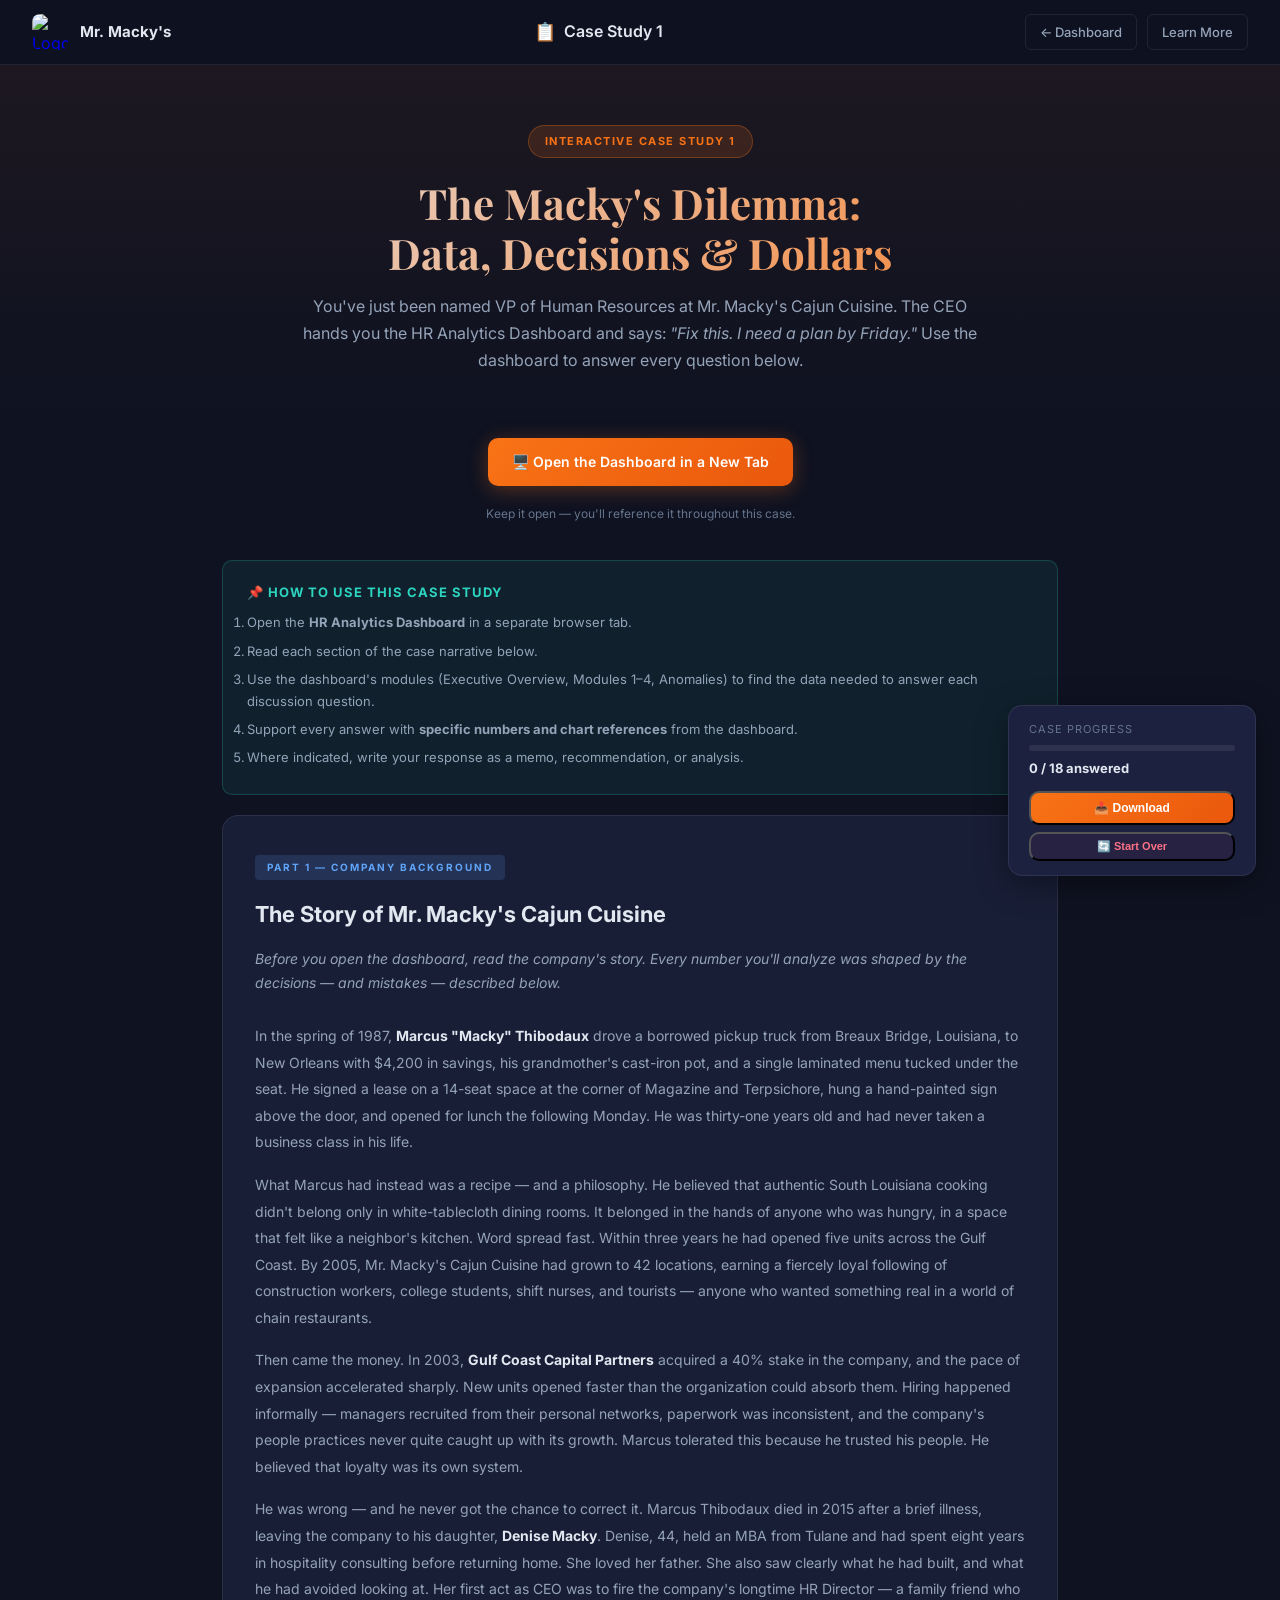
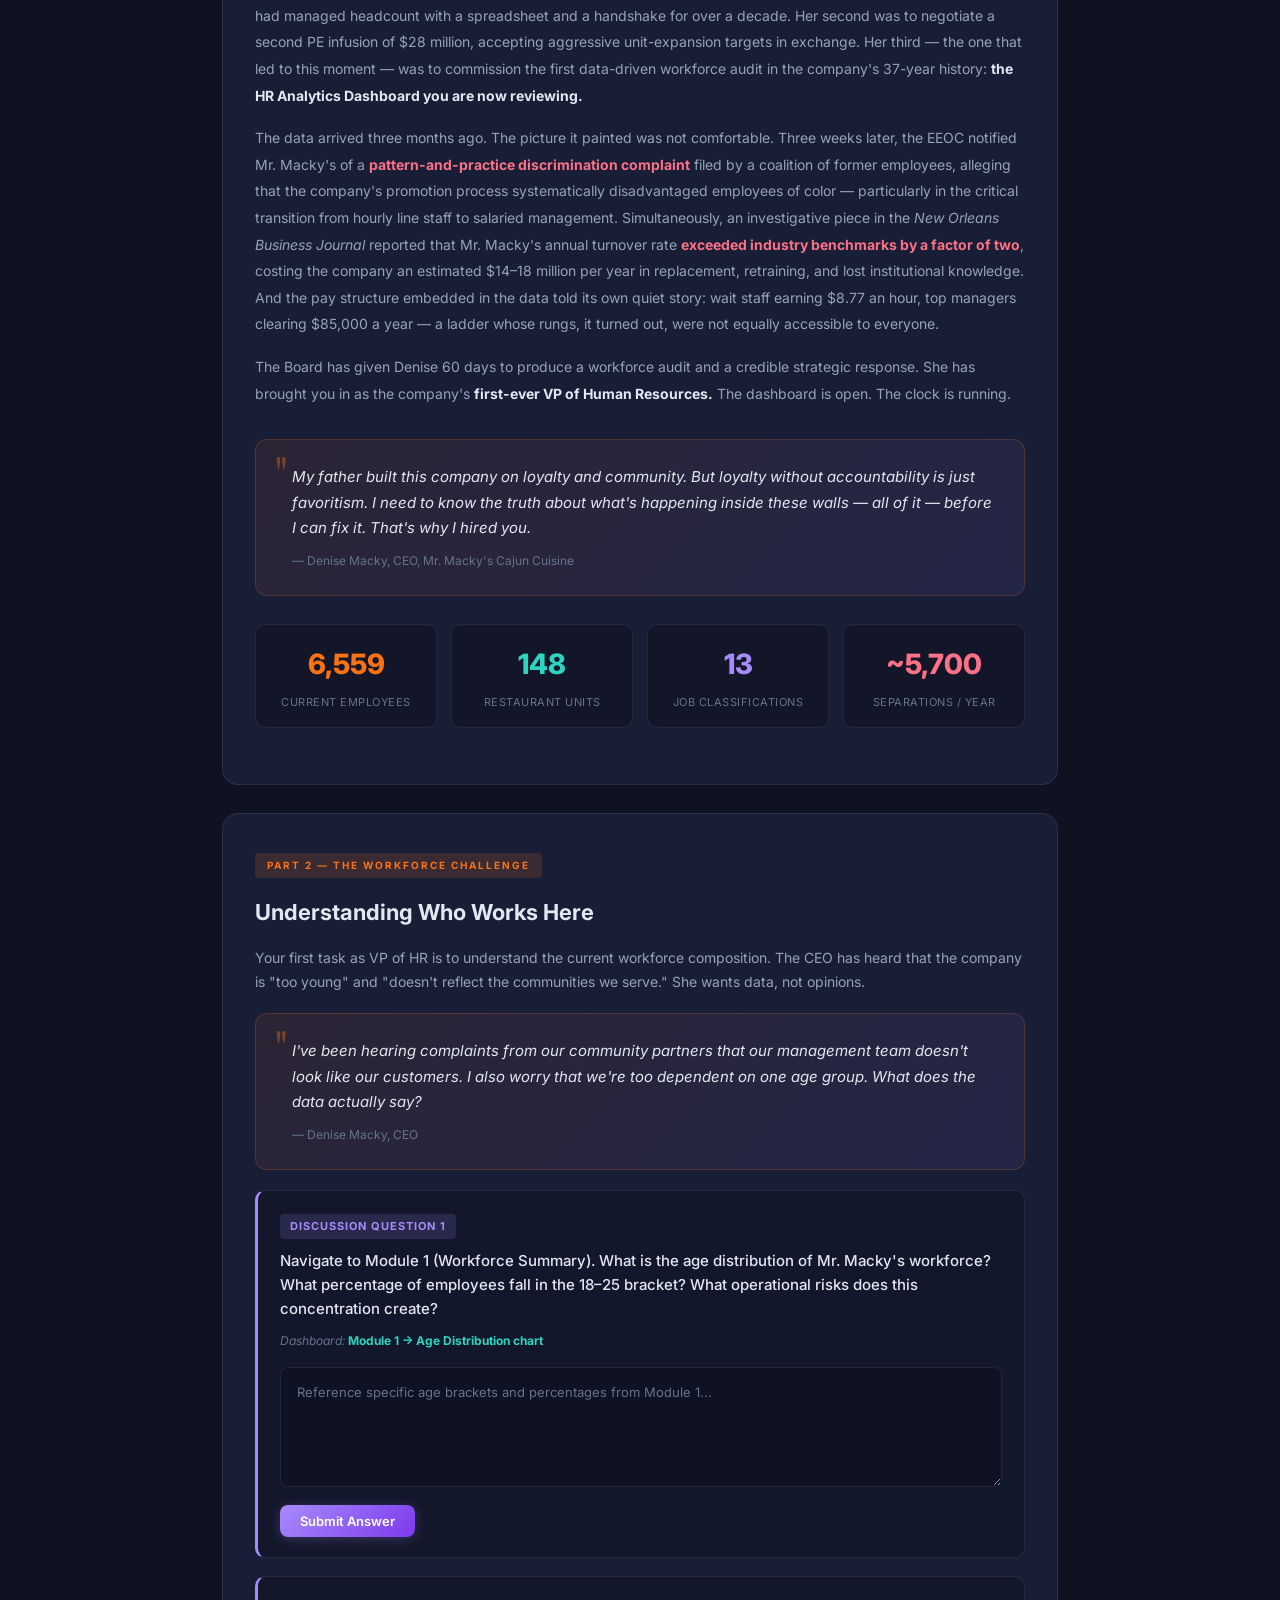
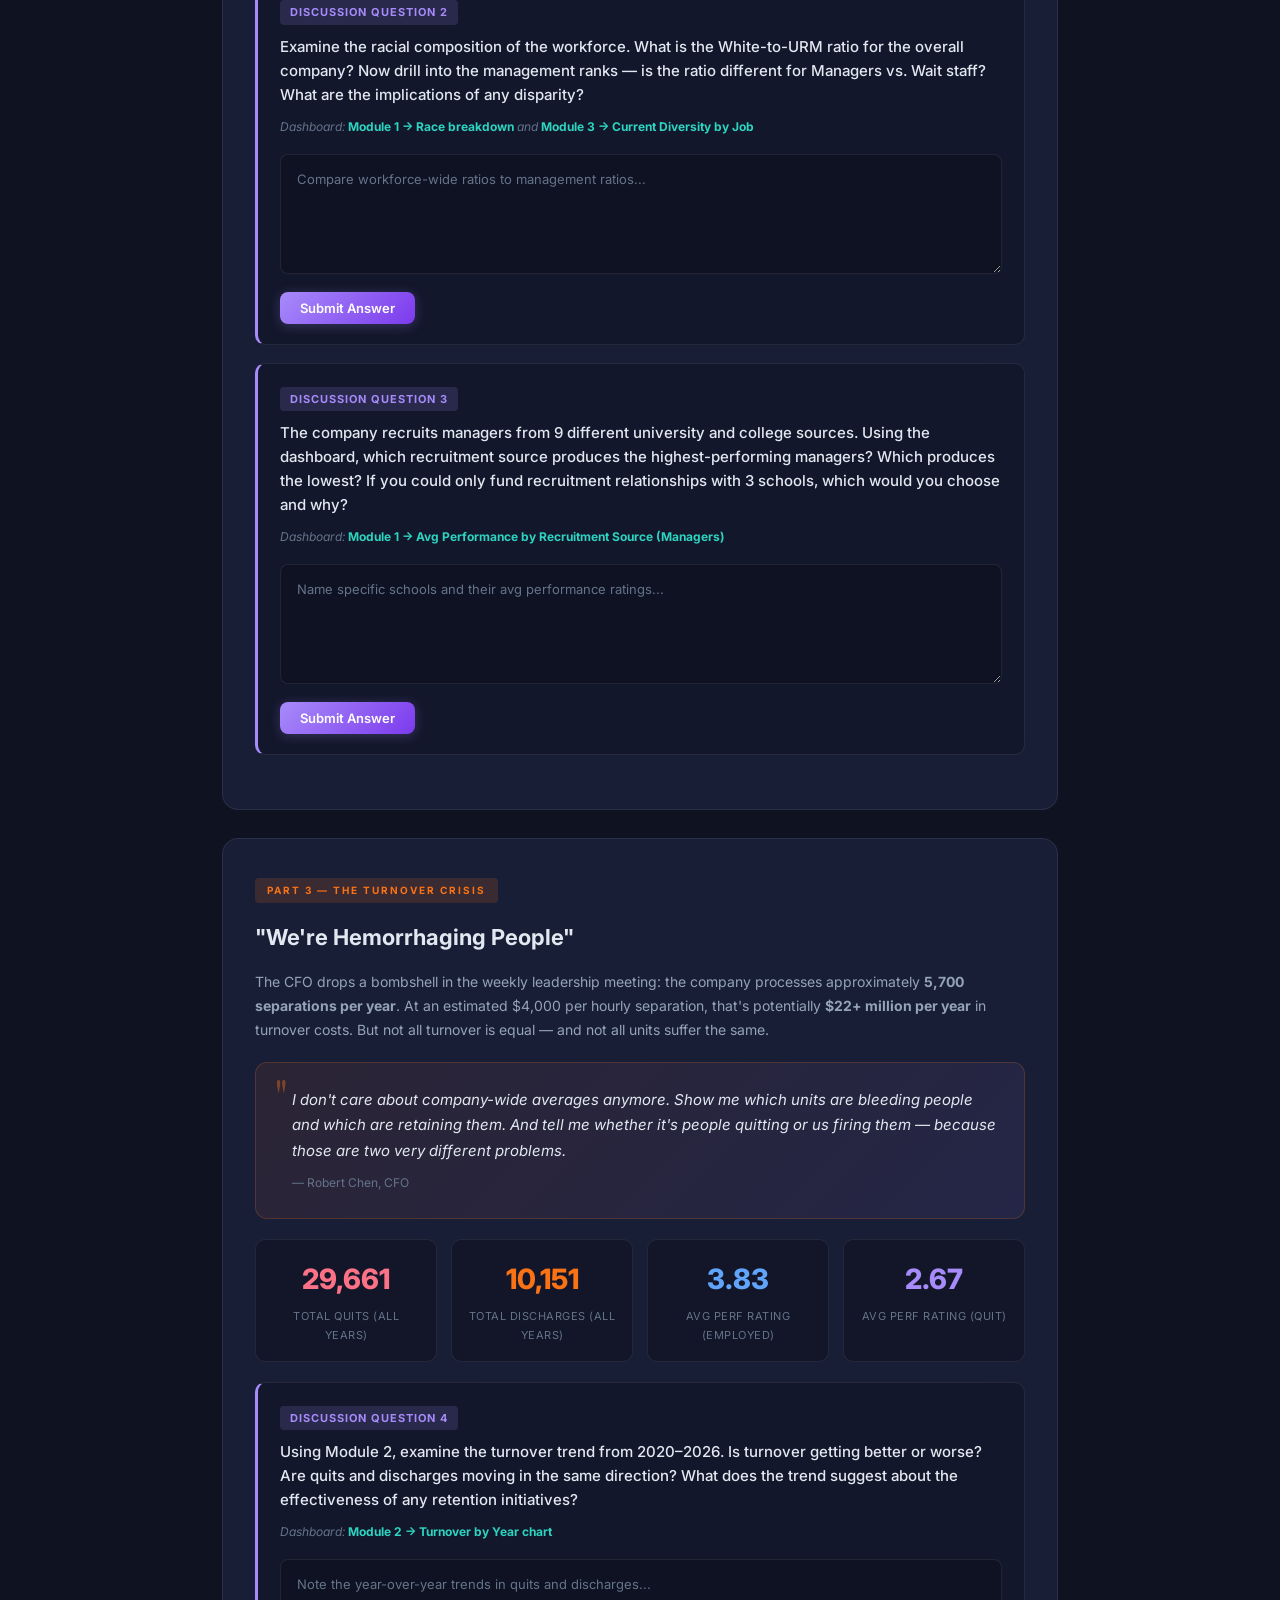
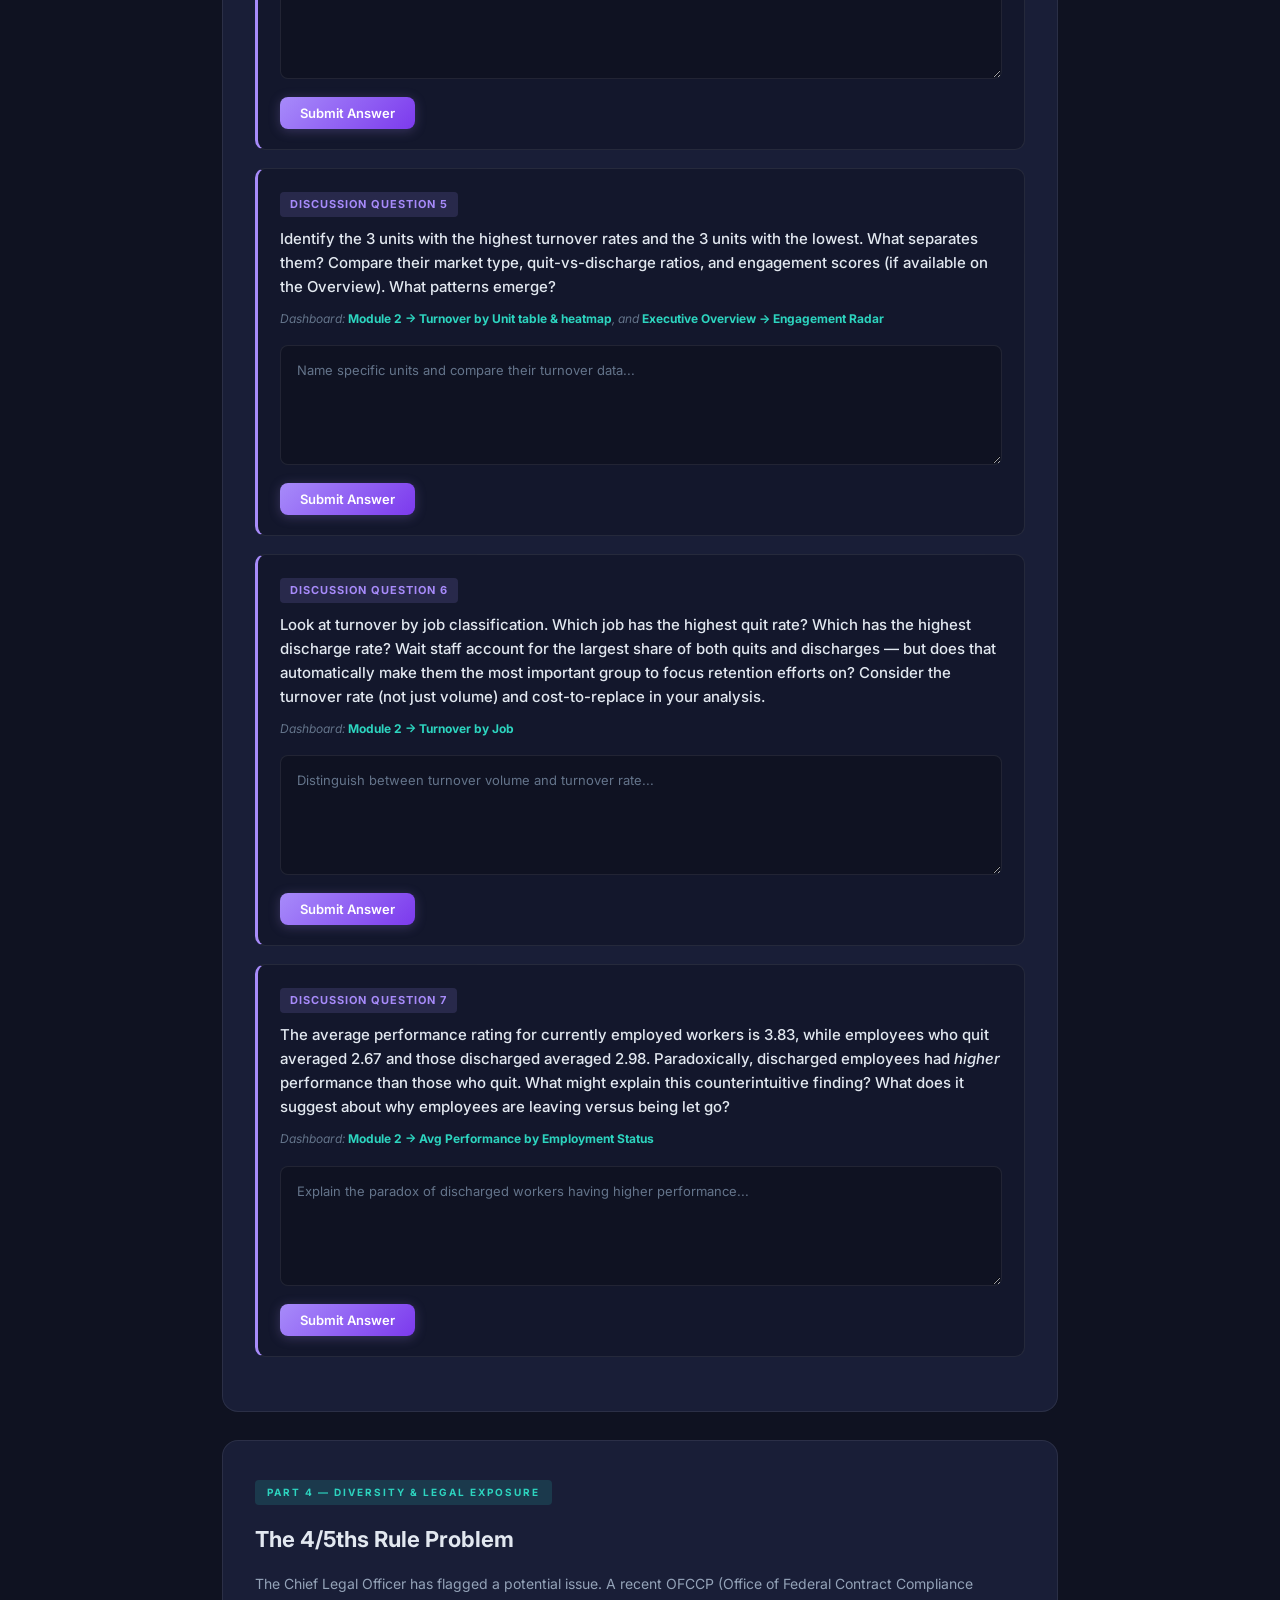
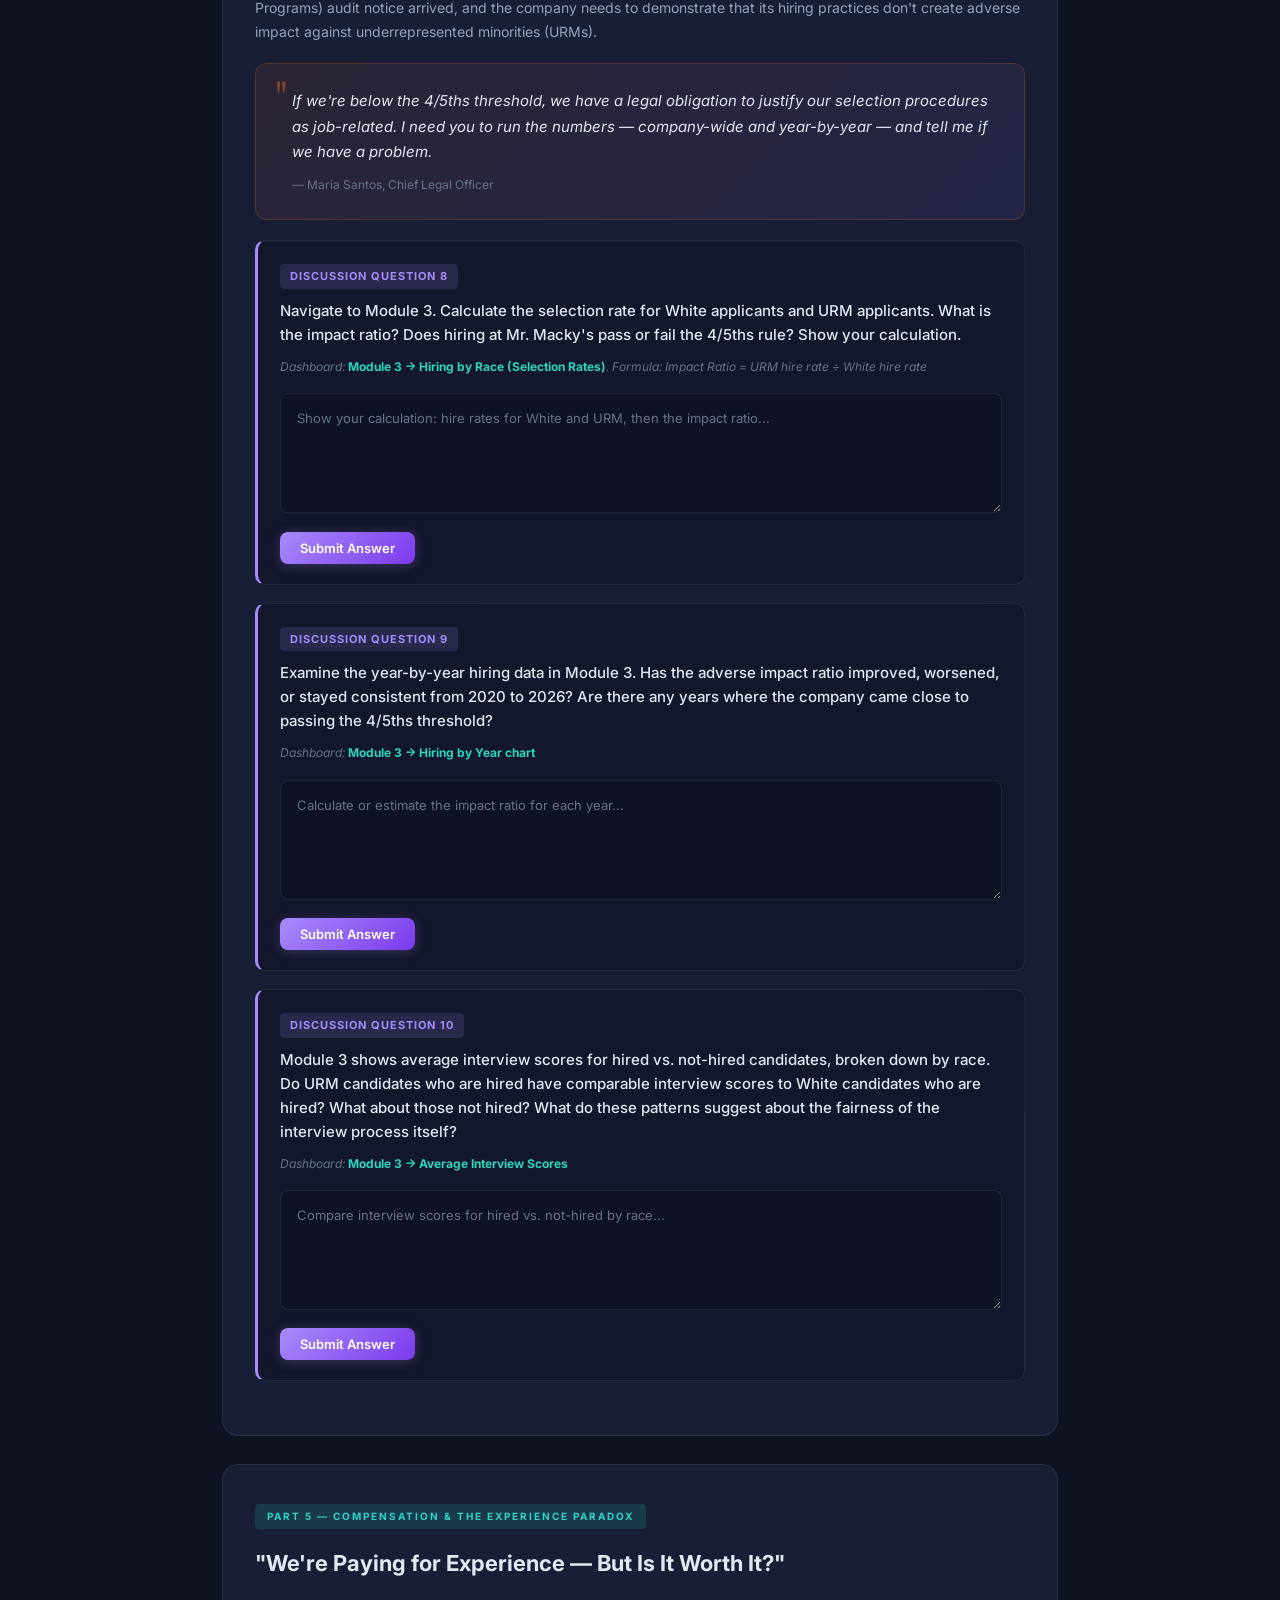
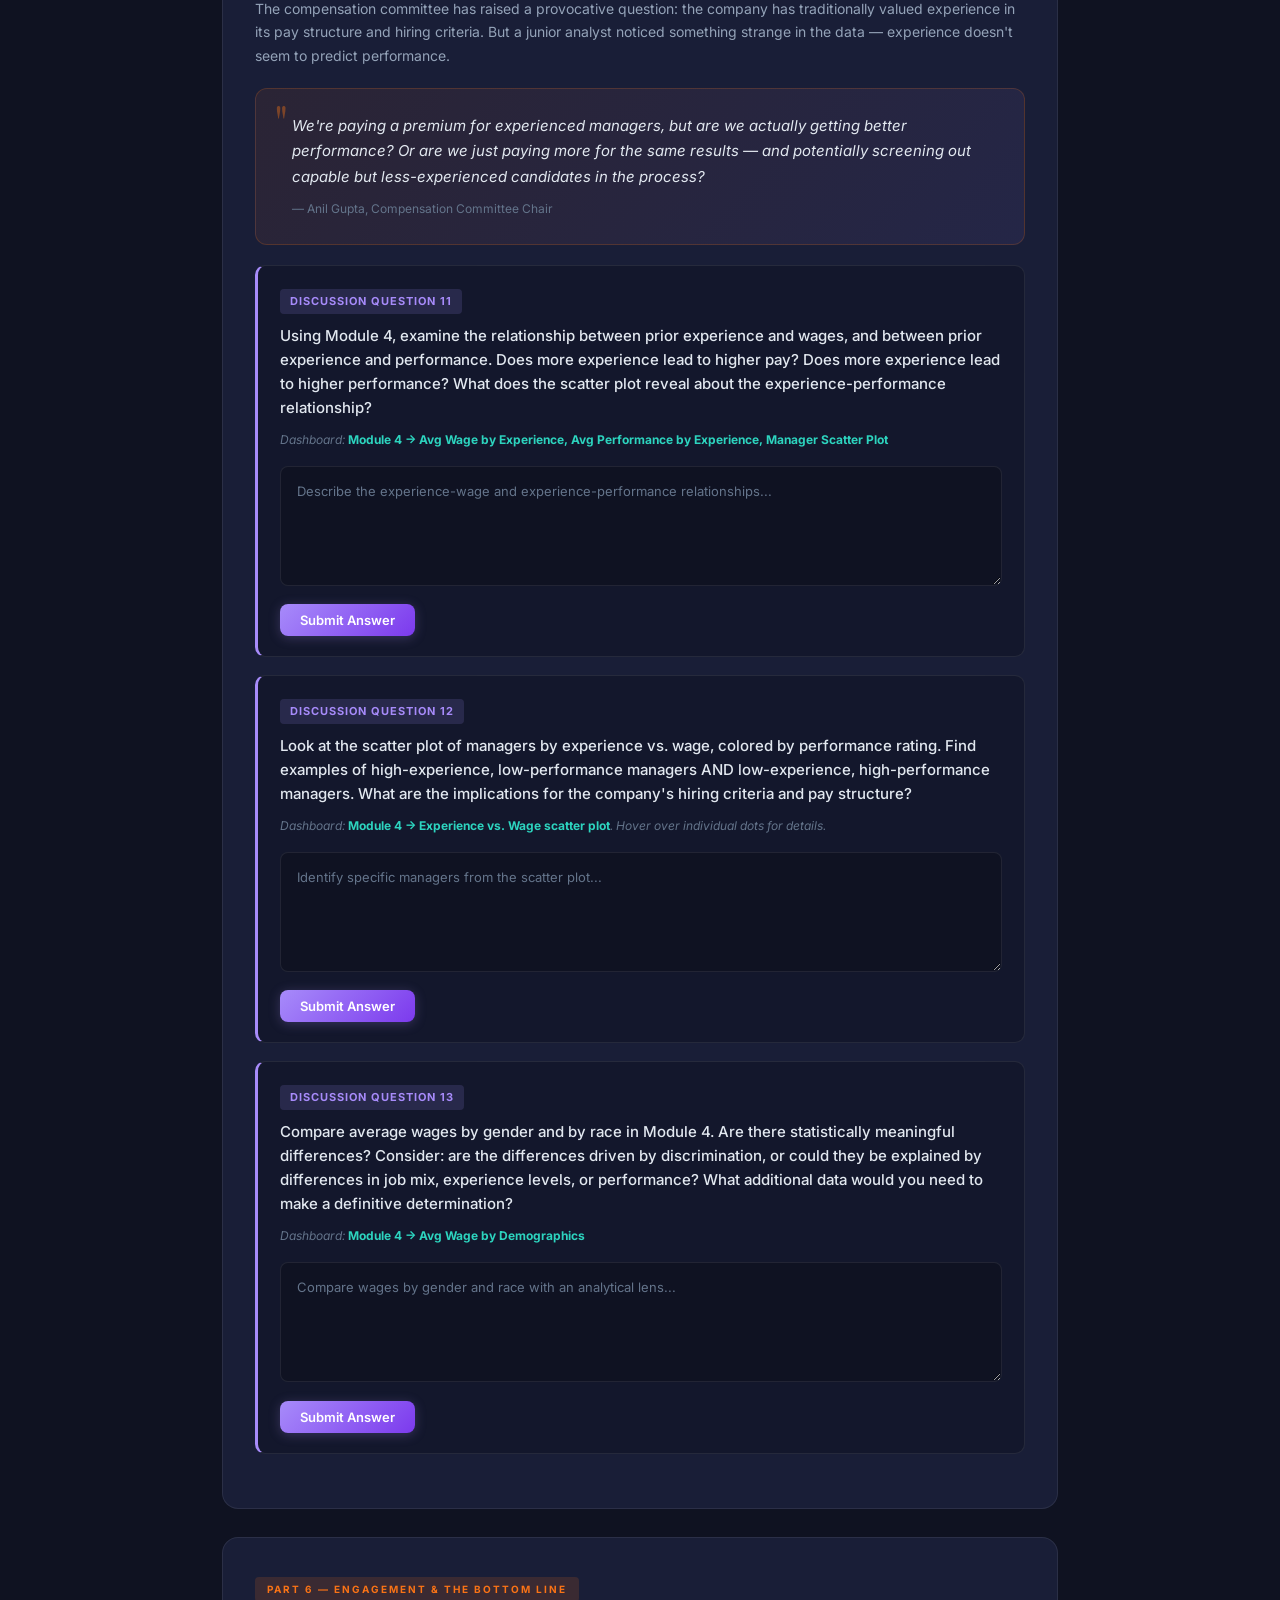
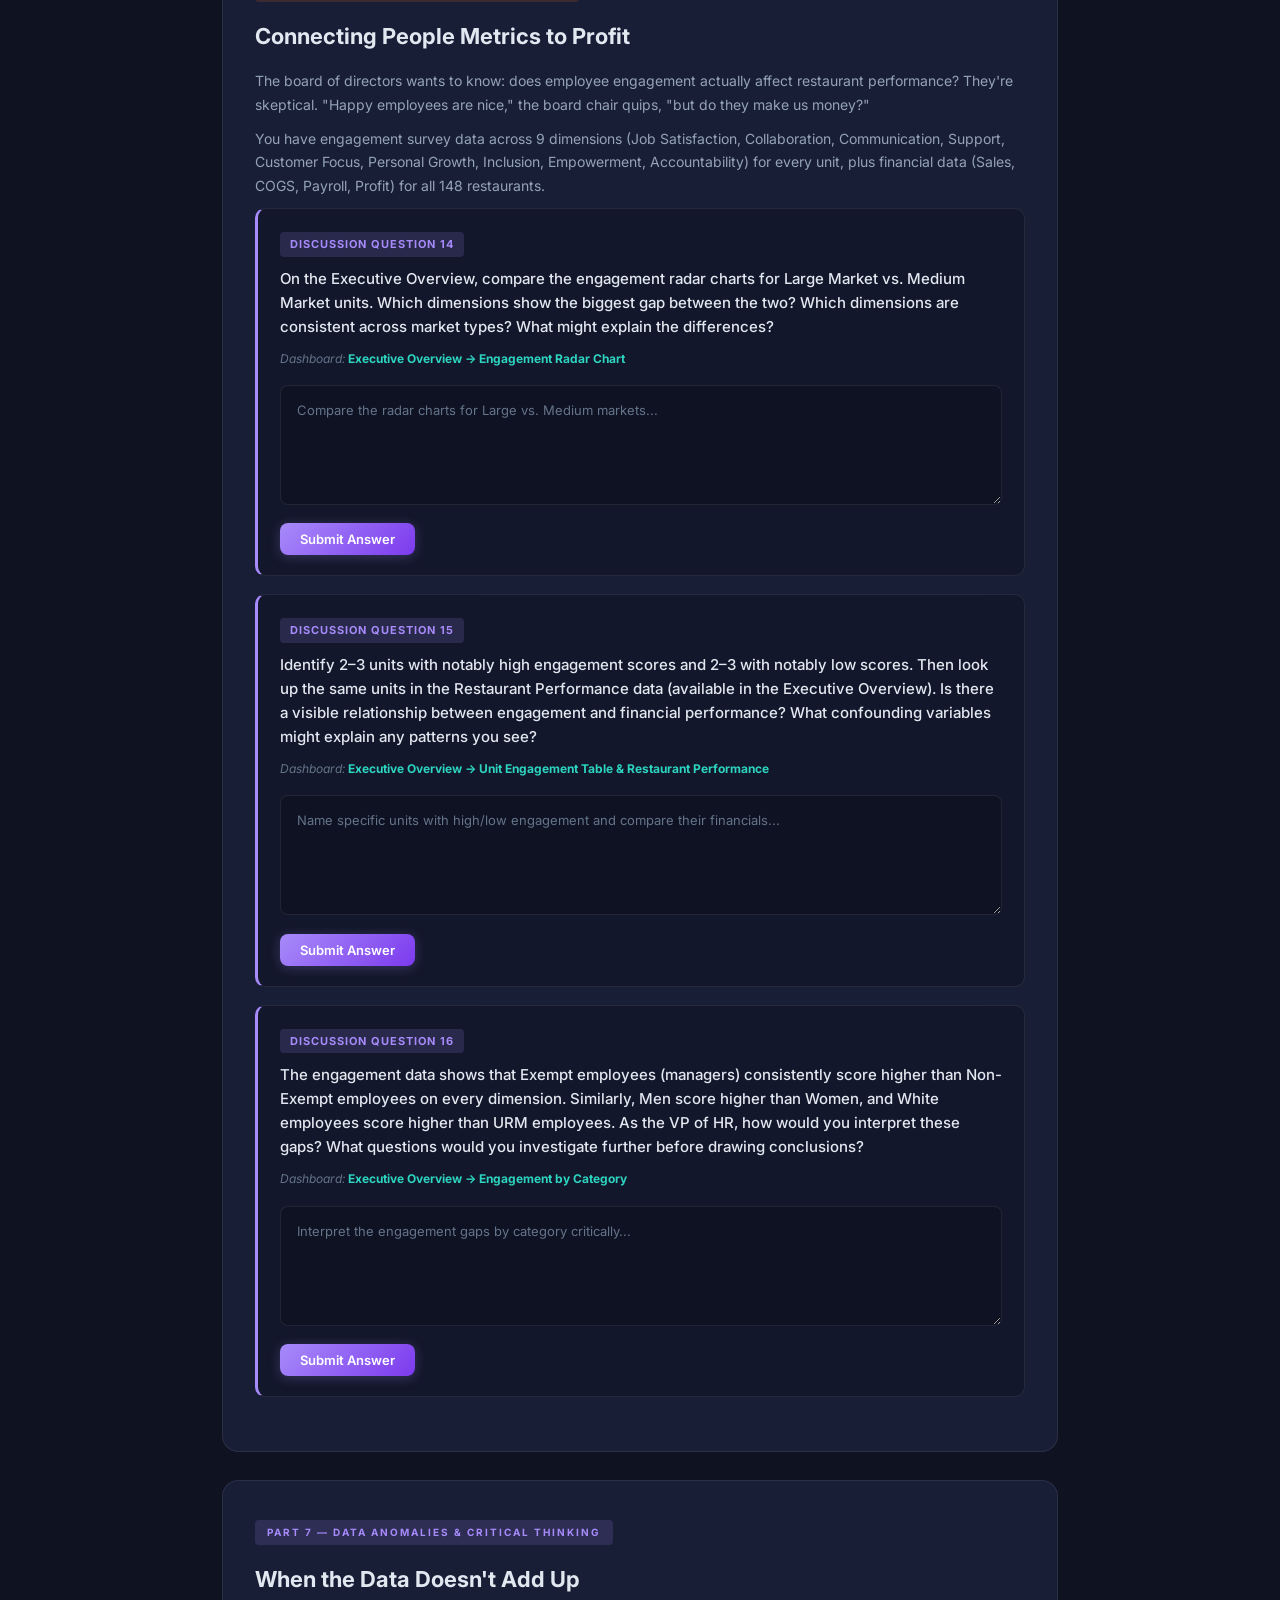
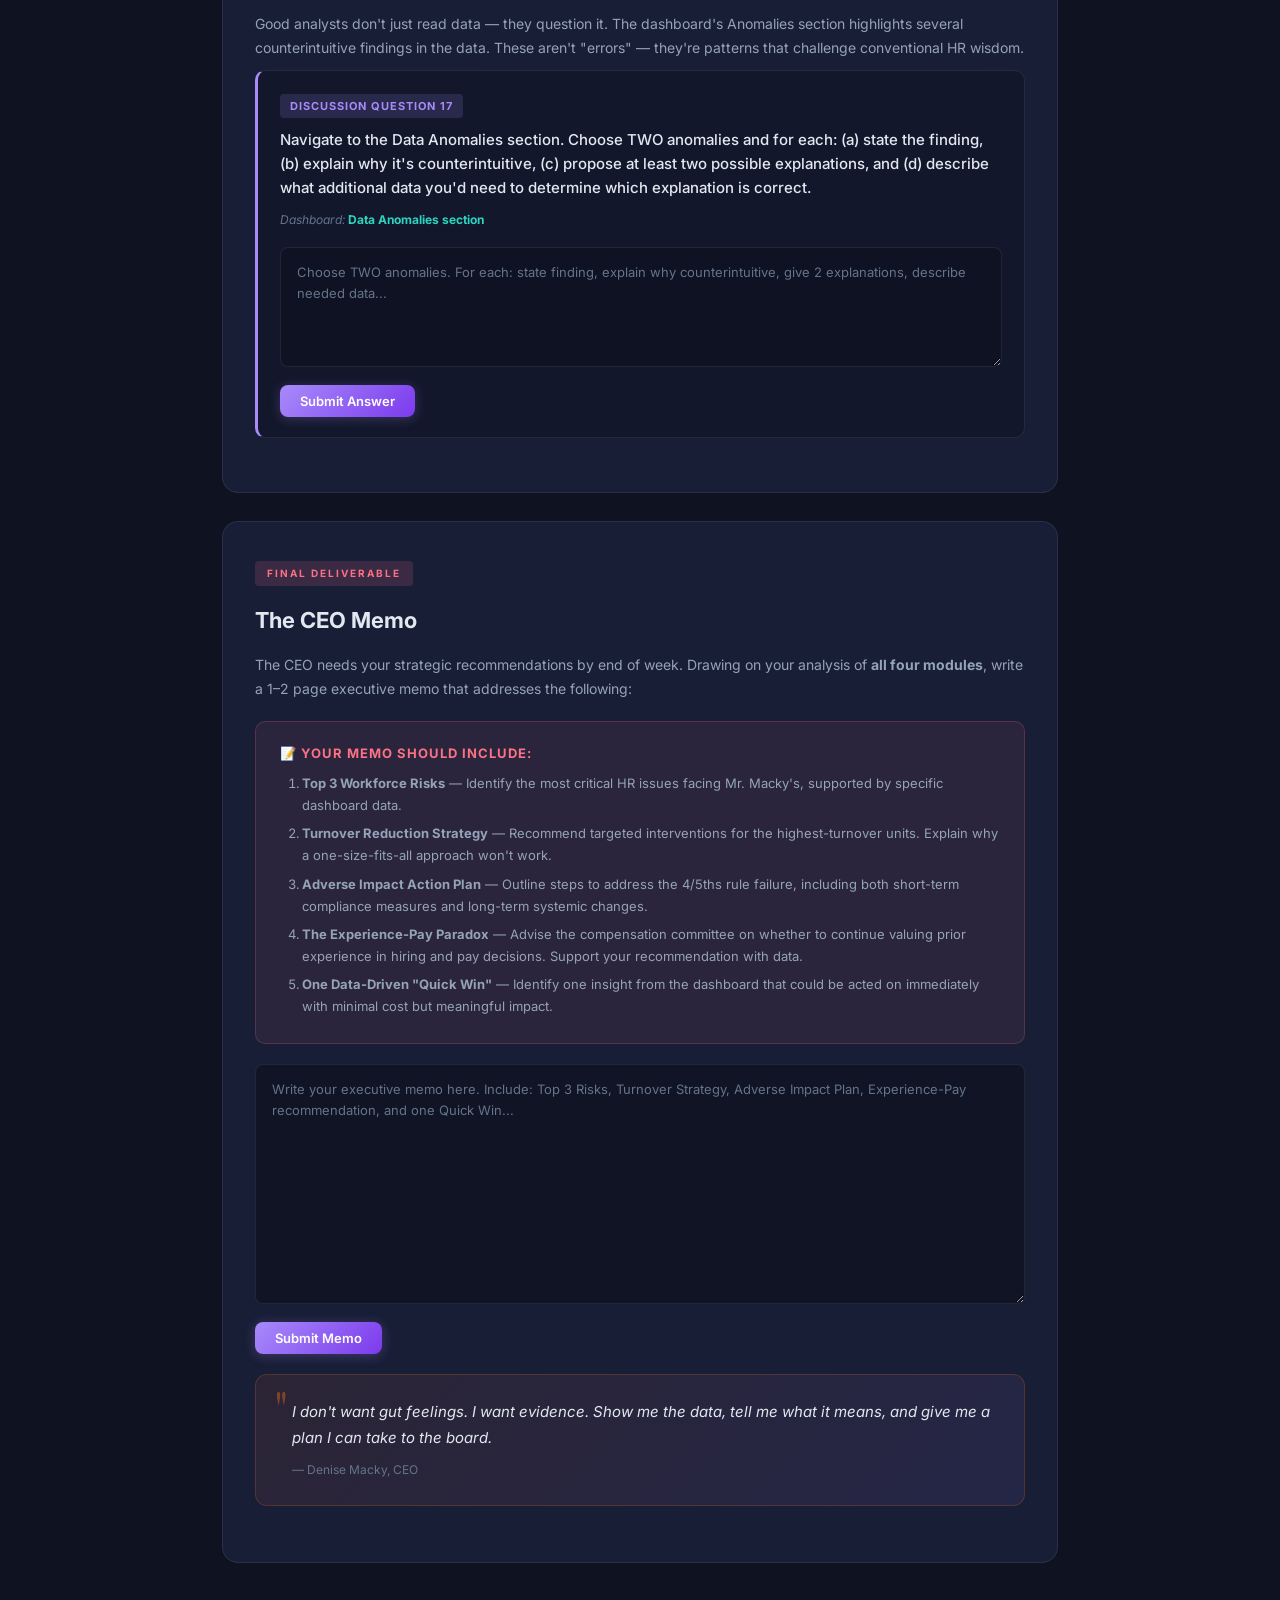
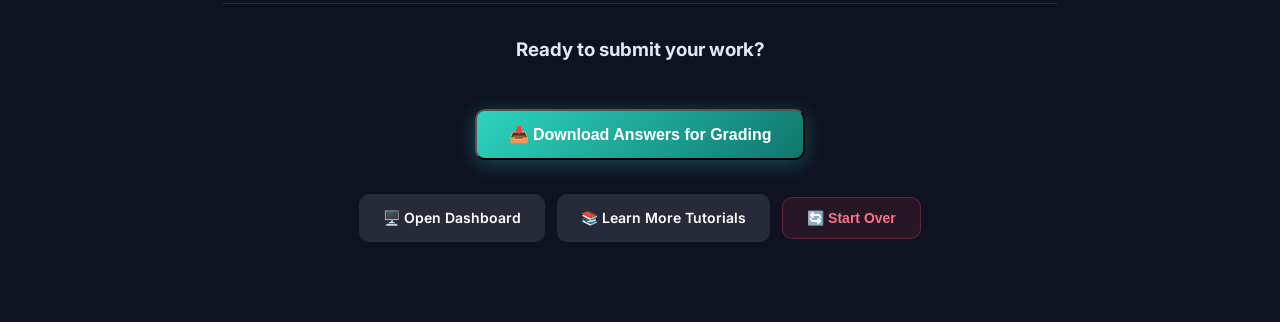
==== commit 04f81d20: "Rename original case study to Case Study 1, add Case Study 2 focusing on Wages & Turnover using adva" ====
--- a/casestudy.html
+++ b/casestudy.html
@@ -3,7 +3,7 @@
 <head>
     <meta charset="UTF-8">
     <meta name="viewport" content="width=device-width, initial-scale=1.0">
-    <title>Case Study — Mr. Macky's Cajun Cuisine HR Analytics</title>
+    <title>Case Study 1 — Mr. Macky's Cajun Cuisine HR Analytics</title>
     <meta name="description" content="A data-driven case study requiring students to use the HR Analytics Dashboard to solve real workforce challenges at Mr. Macky's Cajun Cuisine.">
     <link href="https://fonts.googleapis.com/css2?family=Inter:wght@300;400;500;600;700;800&family=Playfair+Display:wght@700&display=swap" rel="stylesheet">
     <style>
@@ -283,7 +283,7 @@
             <img src="https://api.dicebear.com/7.x/shapes/svg?seed=cajun&backgroundColor=f97316" alt="Logo">
             <span>Mr. Macky's</span>
         </a>
-        <div class="topbar-title">Case Study</div>
+        <div class="topbar-title">Case Study 1</div>
         <div class="topbar-links">
             <a href="index.html">← Dashboard</a>
             <a href="resources.html">Learn More</a>
@@ -291,7 +291,7 @@
     </div>
 
     <div class="hero">
-        <div class="hero-badge">Interactive Case Study</div>
+        <div class="hero-badge">Interactive Case Study 1</div>
         <h1>The Macky's Dilemma:<br>Data, Decisions & Dollars</h1>
         <p>You've just been named VP of Human Resources at Mr. Macky's Cajun Cuisine. The CEO hands you the HR Analytics Dashboard and says: <em>"Fix this. I need a plan by Friday."</em> Use the dashboard to answer every question below.</p>
     </div>
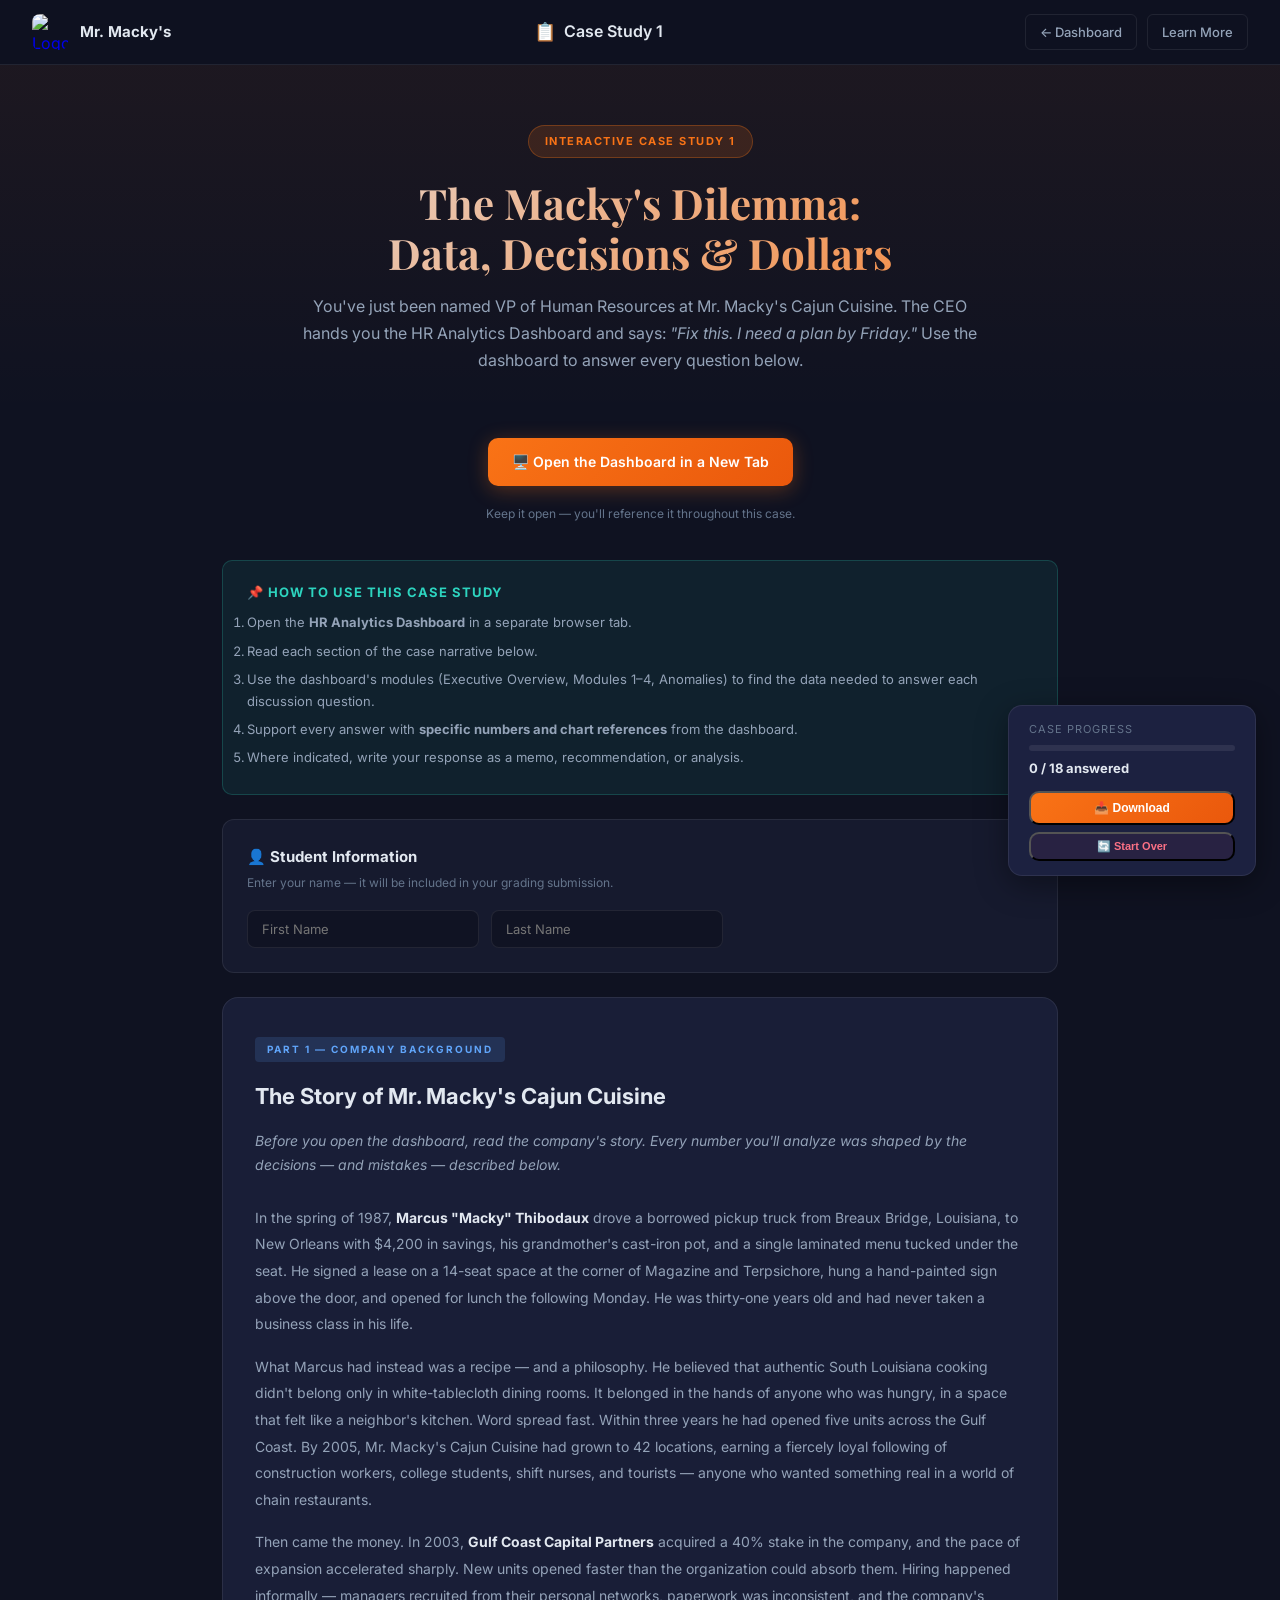
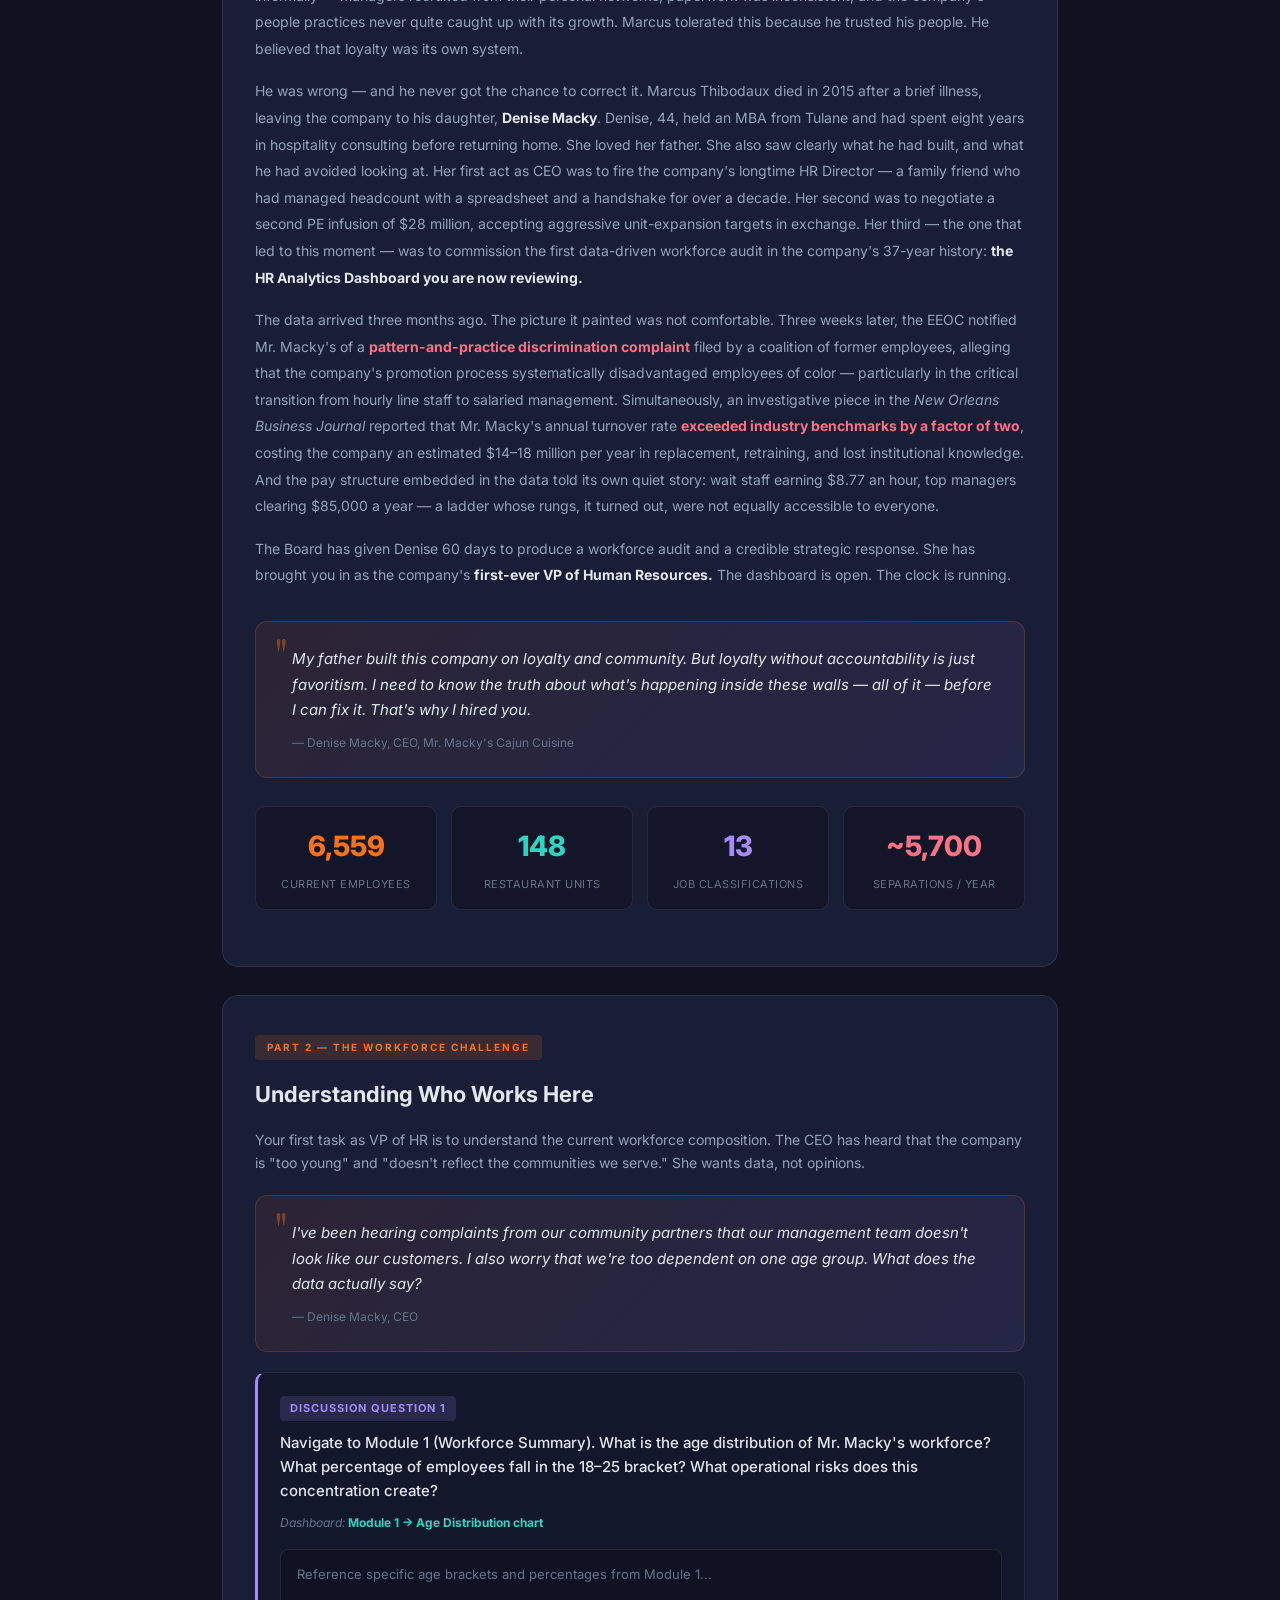
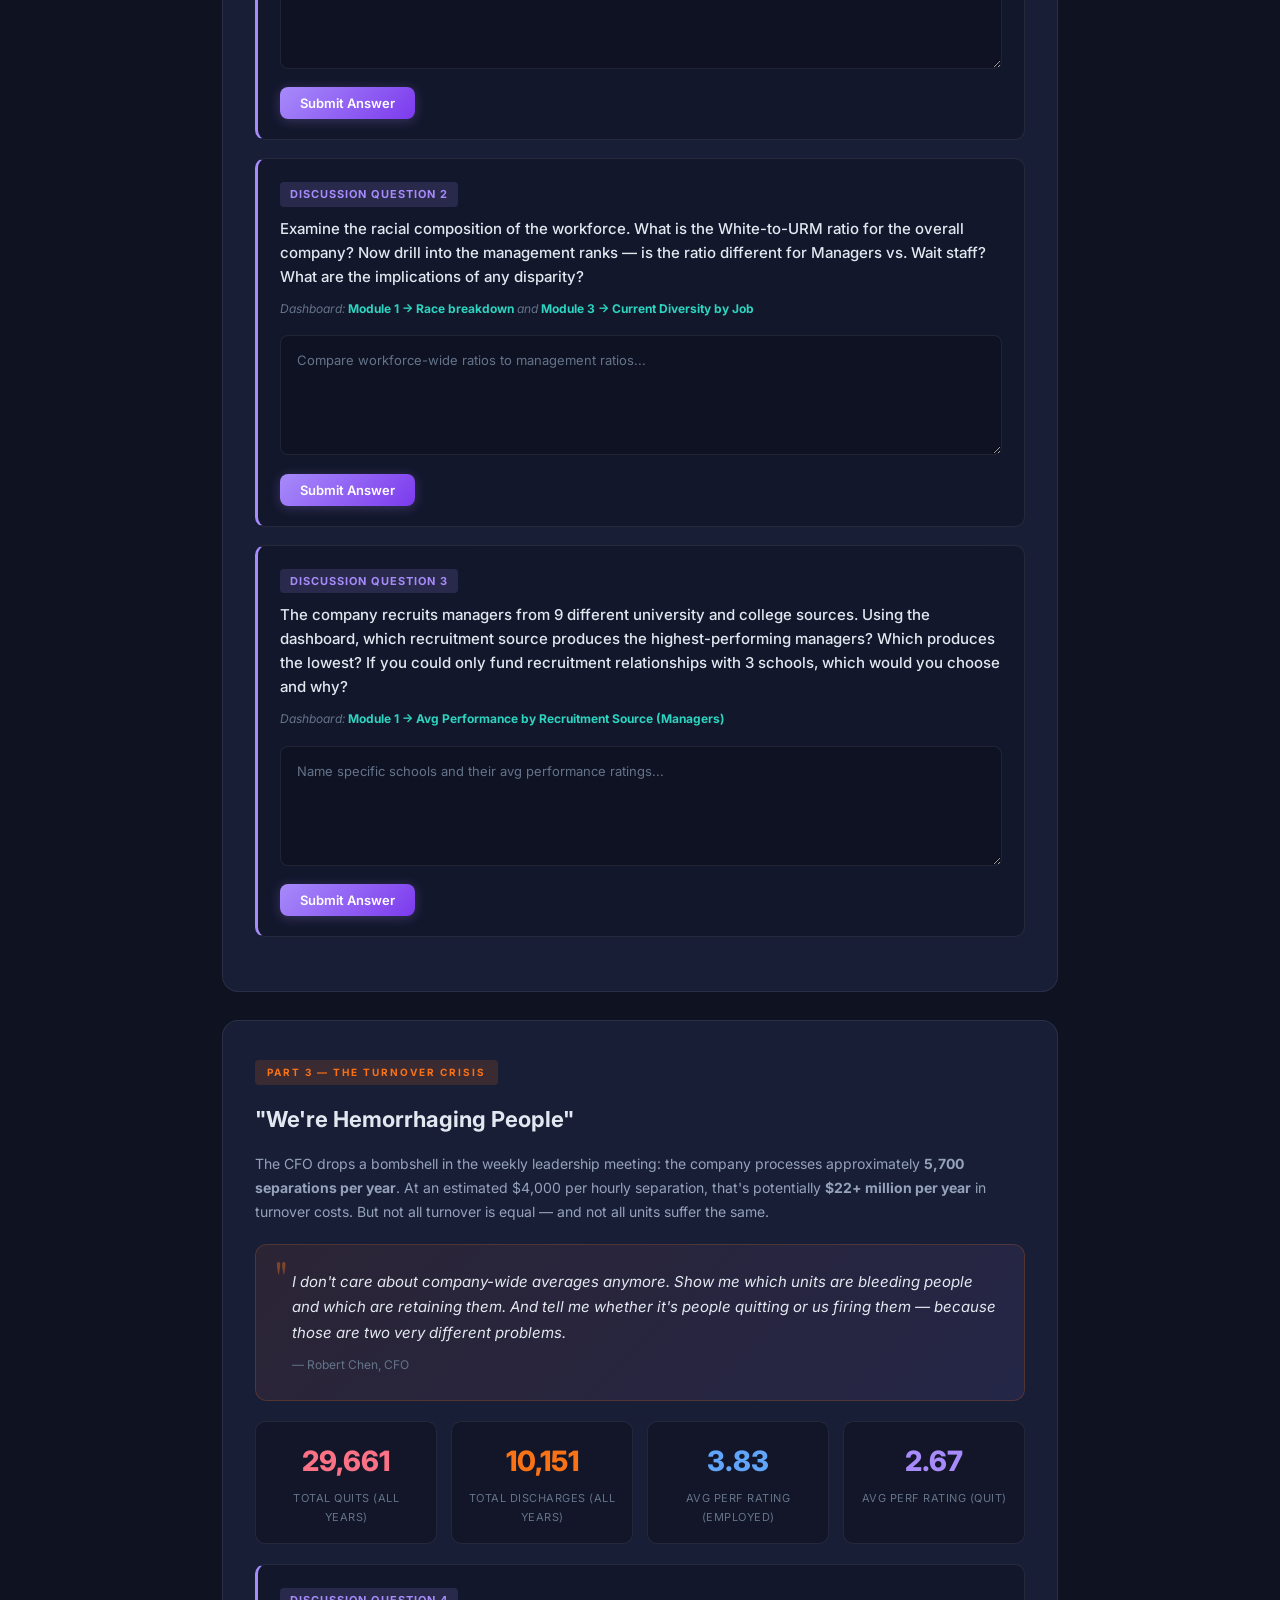
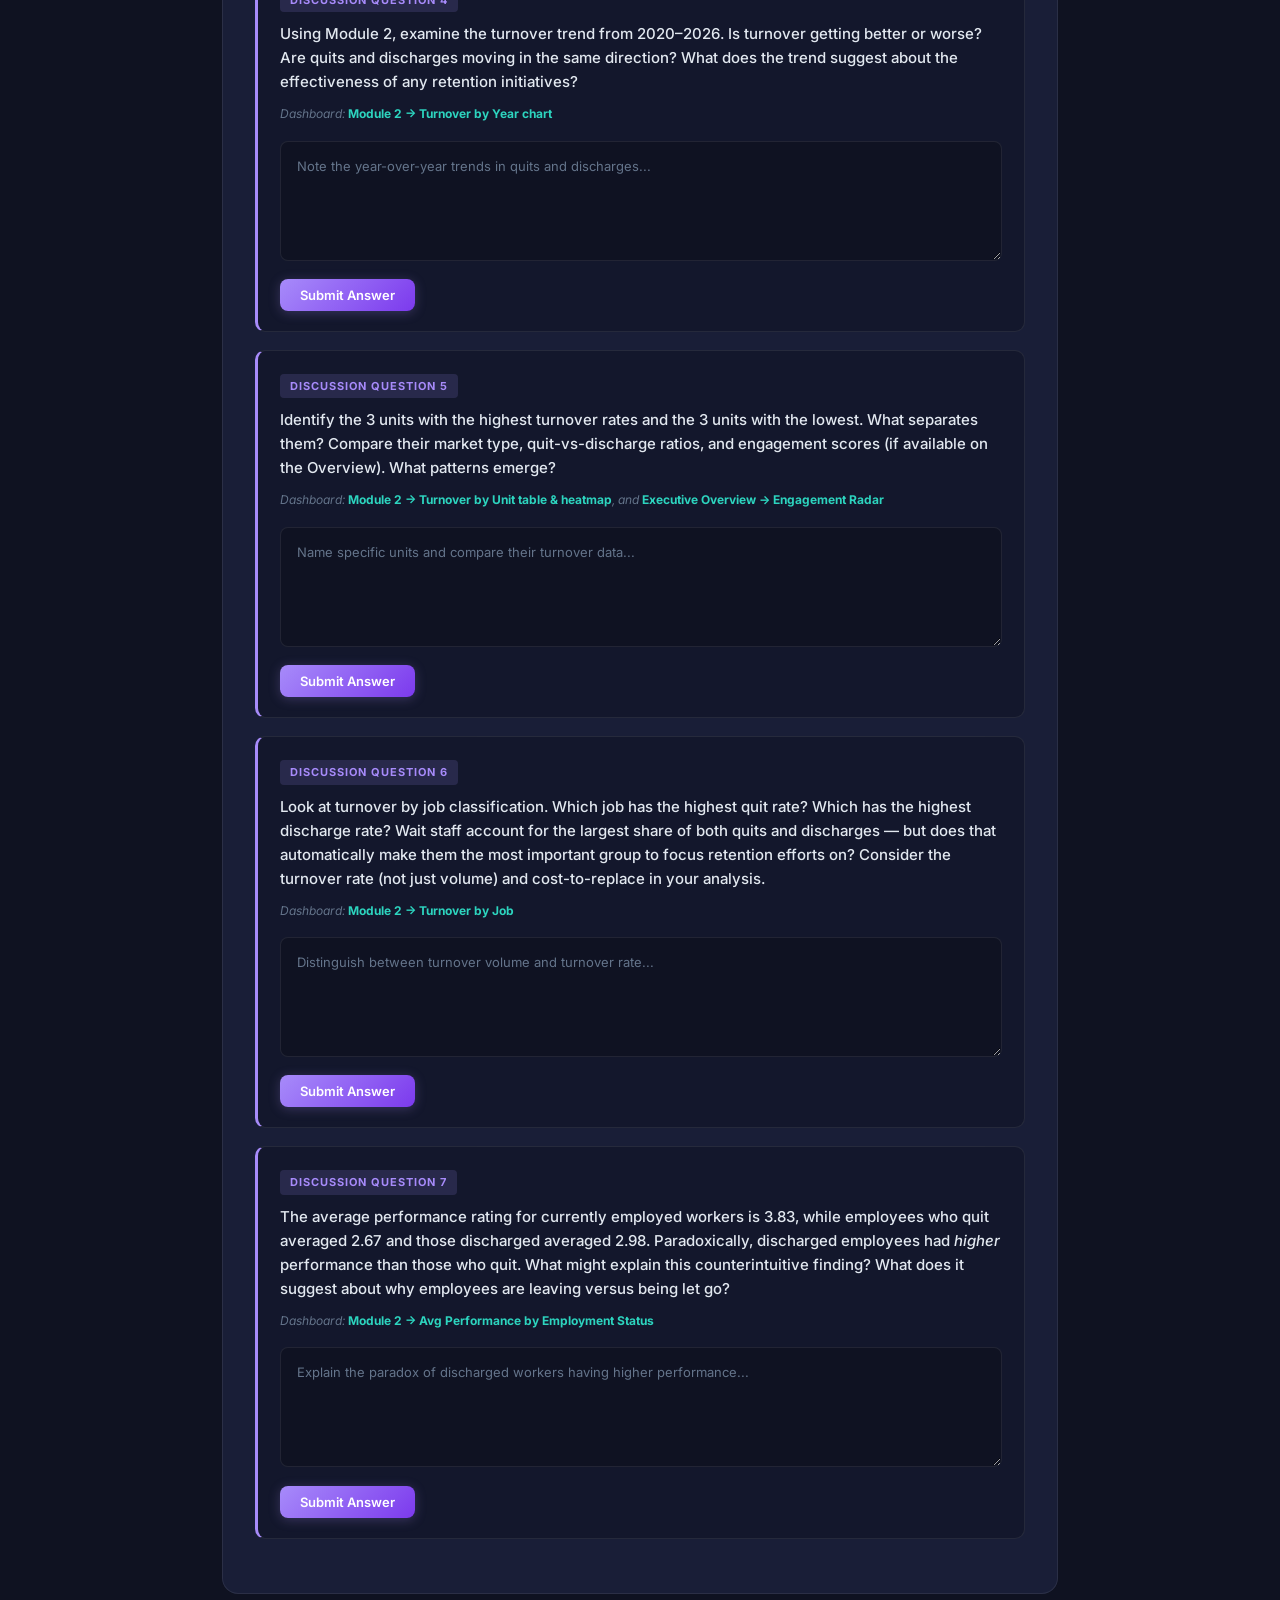
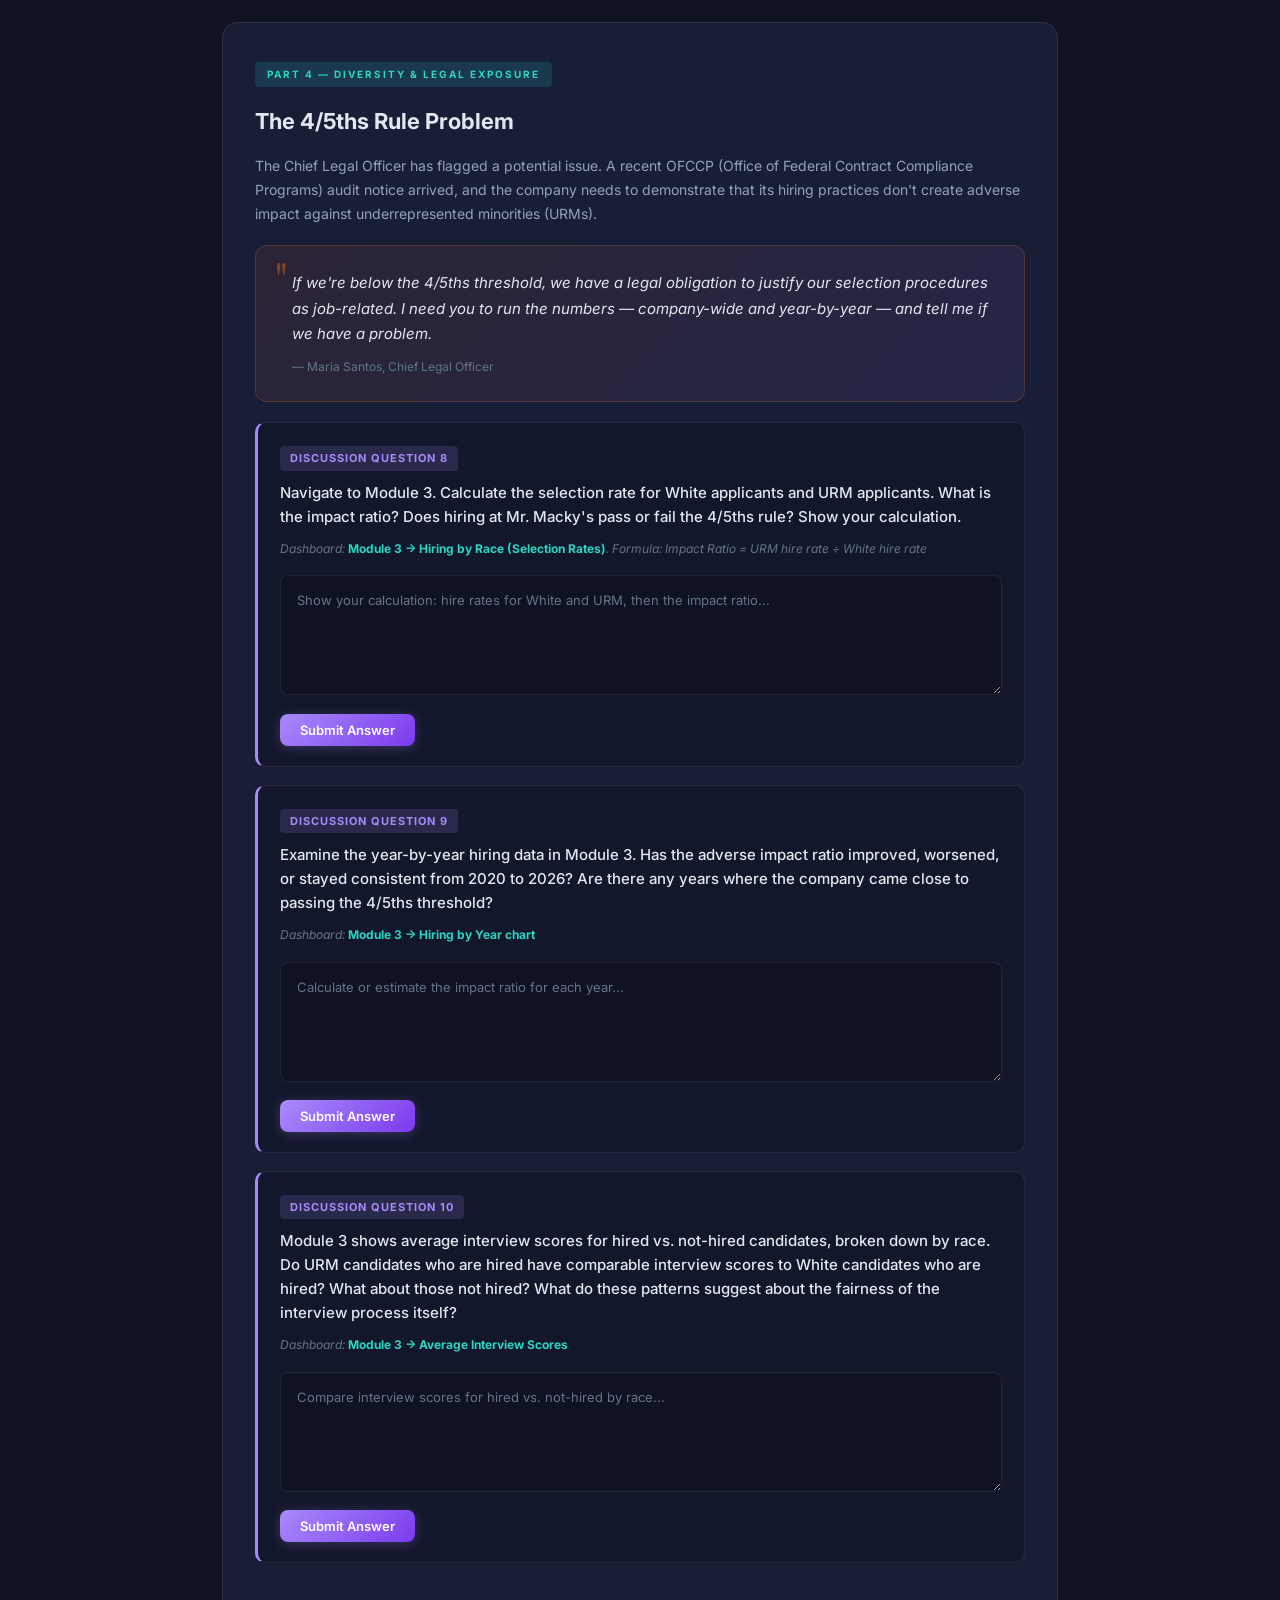
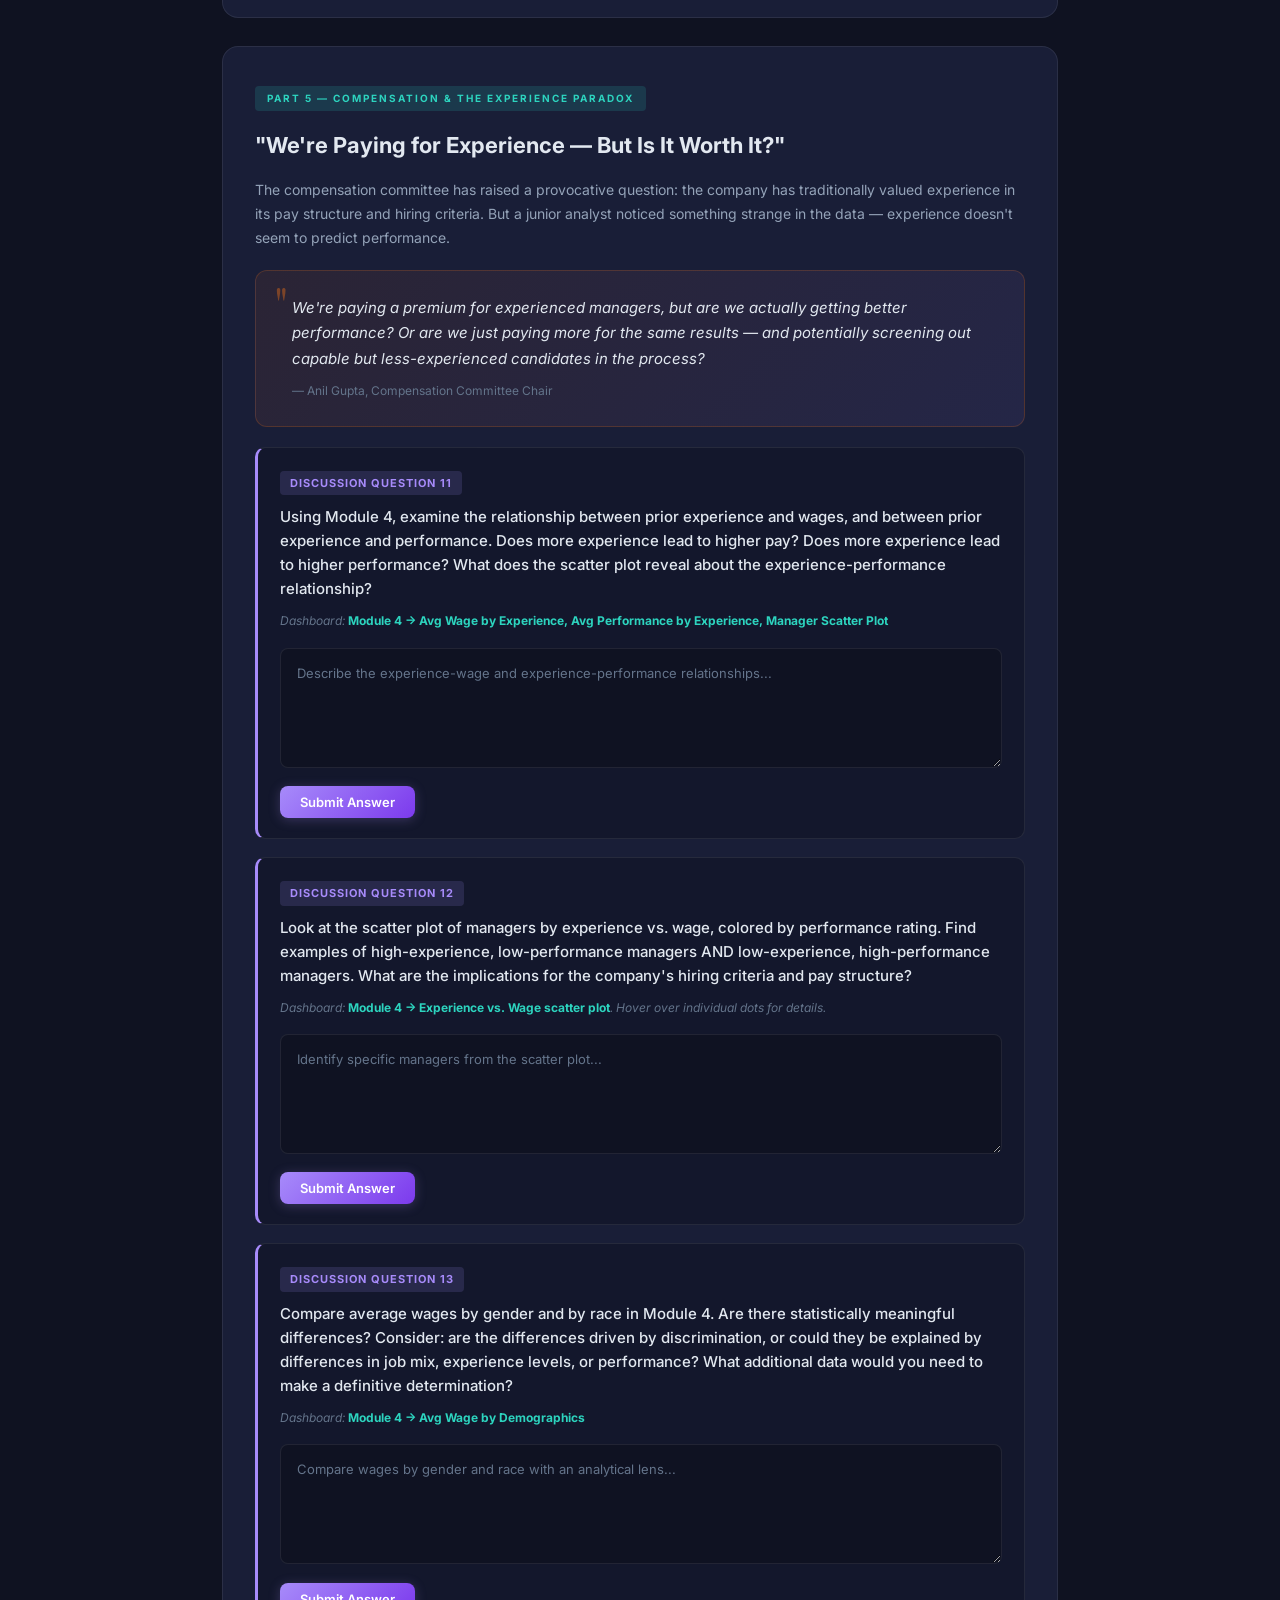
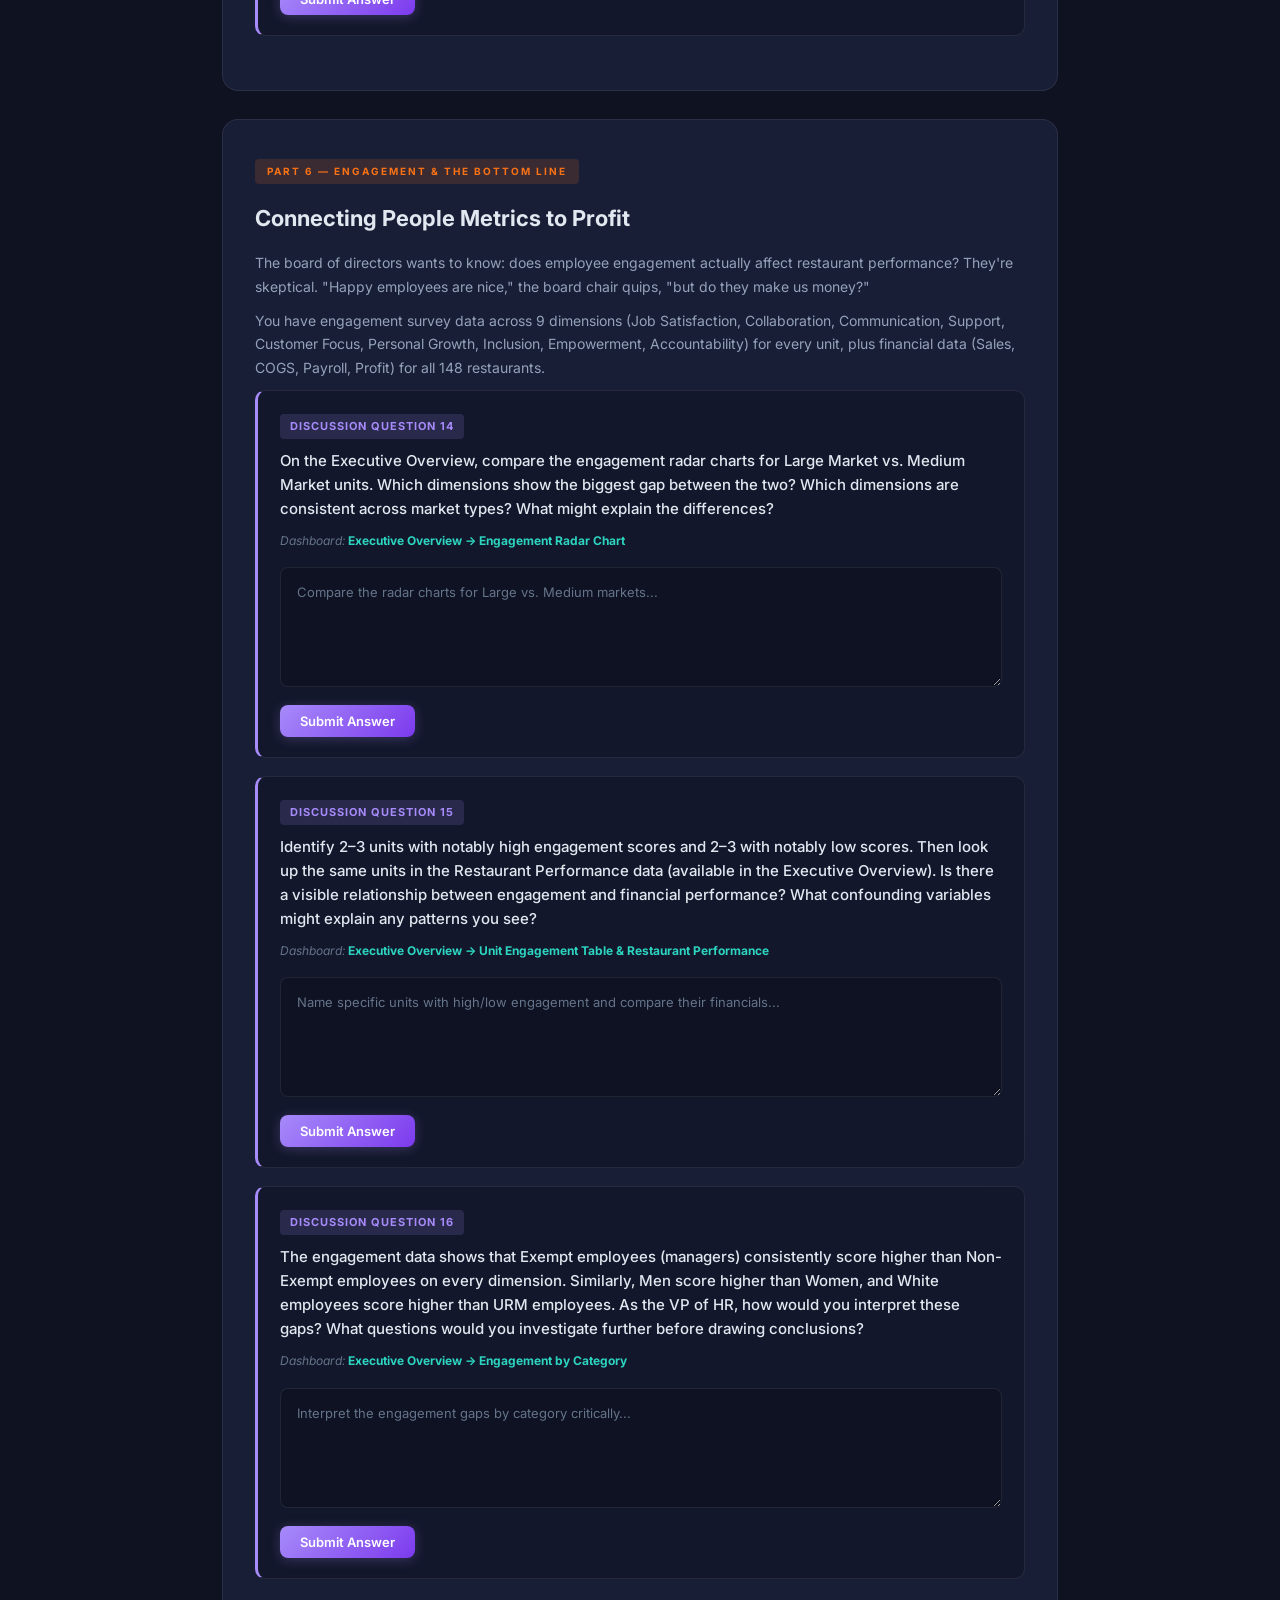
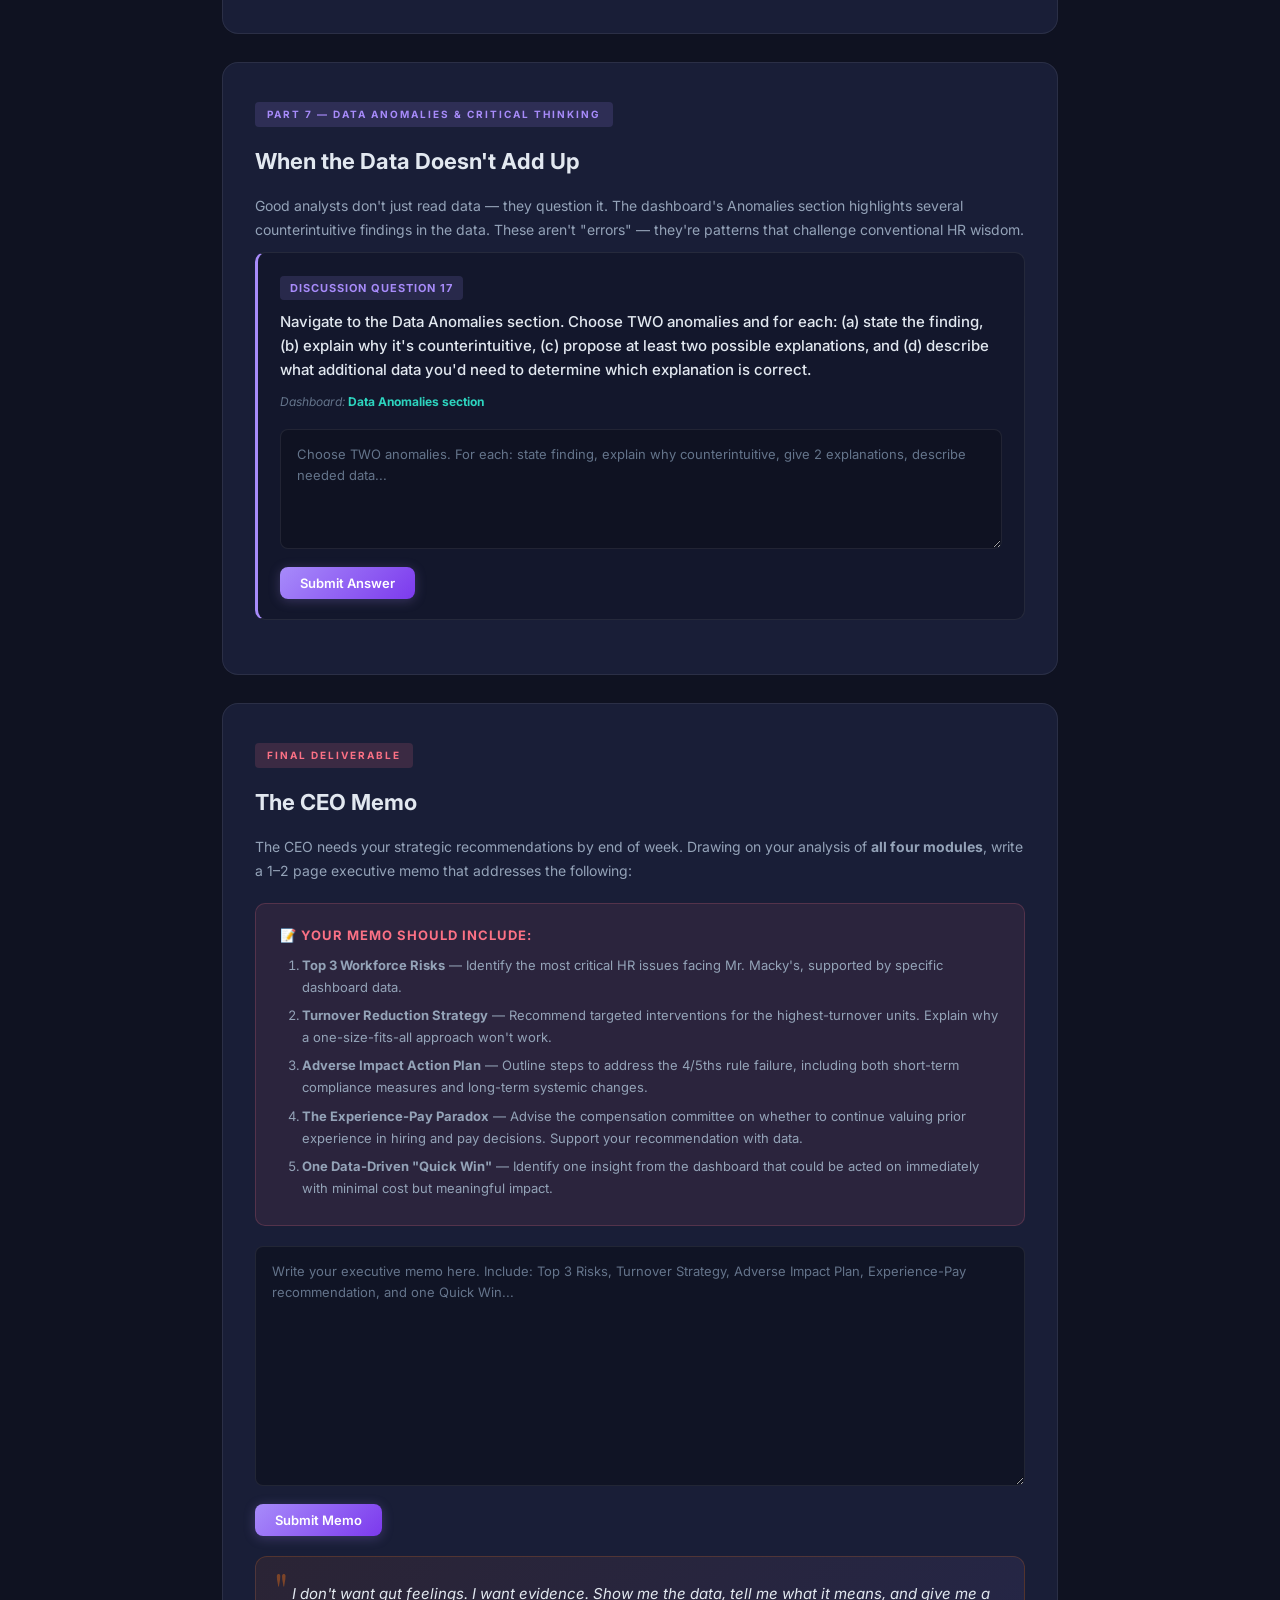
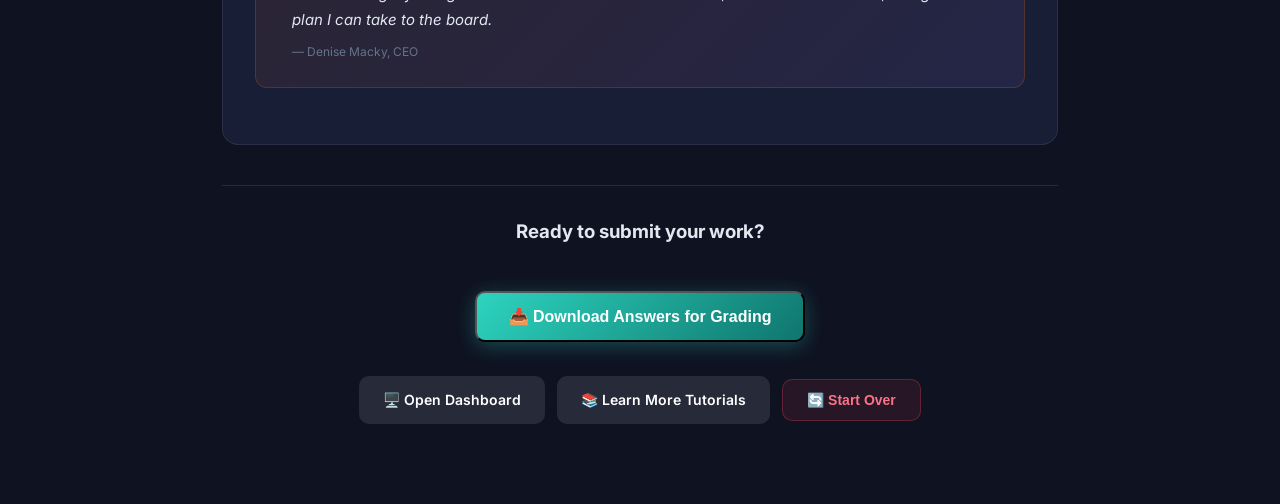
==== commit 4a080ae3: "Add first and last name fields directly to both Case Study 1 and Case Study 2 layouts" ====
--- a/casestudy.html
+++ b/casestudy.html
@@ -315,6 +315,18 @@
             </ol>
         </div>
 
+        <!-- Student Info Bar -->
+        <div class="student-info-bar" style="background: var(--bg2); border: 1px solid var(--border); border-radius: 12px; padding: 24px; margin: 24px 0; display: flex; align-items: center; justify-content: space-between; flex-wrap: wrap; gap: 16px;">
+            <div>
+                <h4 style="font-size: 15px; font-weight: 700; color: var(--text); display: flex; align-items: center; gap: 8px;">👤 Student Information</h4>
+                <p style="font-size: 12px; color: var(--text3); margin-top: 4px;">Enter your name — it will be included in your grading submission.</p>
+            </div>
+            <div style="display: flex; gap: 12px;">
+                <input type="text" id="student-first-name" placeholder="First Name" style="padding: 10px 14px; border-radius: 8px; border: 1px solid var(--border); background: rgba(15, 18, 33, 0.8); color: var(--text); font-family: inherit; font-size: 13px;" oninput="saveStudentName()">
+                <input type="text" id="student-last-name" placeholder="Last Name" style="padding: 10px 14px; border-radius: 8px; border: 1px solid var(--border); background: rgba(15, 18, 33, 0.8); color: var(--text); font-family: inherit; font-size: 13px;" oninput="saveStudentName()">
+            </div>
+        </div>
+
         <!-- ===== PART 1: THE COMPANY ===== -->
         <div class="case-section">
             <span class="section-label label-background">Part 1 — Company Background</span>
@@ -835,6 +847,12 @@
         delivSection.parentNode.insertBefore(memoArea, delivSection.nextSibling);
     }
 
+    // Load student names
+    const savedFN = localStorage.getItem('macky_case_first_name') || '';
+    const savedLN = localStorage.getItem('macky_case_last_name') || '';
+    document.getElementById('student-first-name').value = savedFN;
+    document.getElementById('student-last-name').value = savedLN;
+
     const isUnlocked = localStorage.getItem('macky_case_unlocked') === 'true';
 
     // Load any saved answers from localStorage
@@ -918,9 +936,24 @@
     }
 }
 
+function saveStudentName() {
+    const fn = document.getElementById('student-first-name').value;
+    const ln = document.getElementById('student-last-name').value;
+    localStorage.setItem('macky_case_first_name', fn);
+    localStorage.setItem('macky_case_last_name', ln);
+}
+
 function downloadSubmission() {
-    const studentName = prompt("Please enter your full name for grading:");
-    if (!studentName) return;
+    const firstName = document.getElementById('student-first-name').value.trim();
+    const lastName = document.getElementById('student-last-name').value.trim();
+    if (!firstName || !lastName) {
+        alert("Please enter both your First Name and Last Name in the Student Information bar at the top before downloading your answers.");
+        const inputs = document.querySelectorAll('.student-info-bar input');
+        inputs.forEach(i => i.style.borderColor = '#f43f5e');
+        setTimeout(() => inputs.forEach(i => i.style.borderColor = ''), 2000);
+        return;
+    }
+    const studentName = firstName + " " + lastName;
 
     let content = "Mr. Macky's HR Analytics - Case Study Submission\n";
     content += "================================================\n\n";
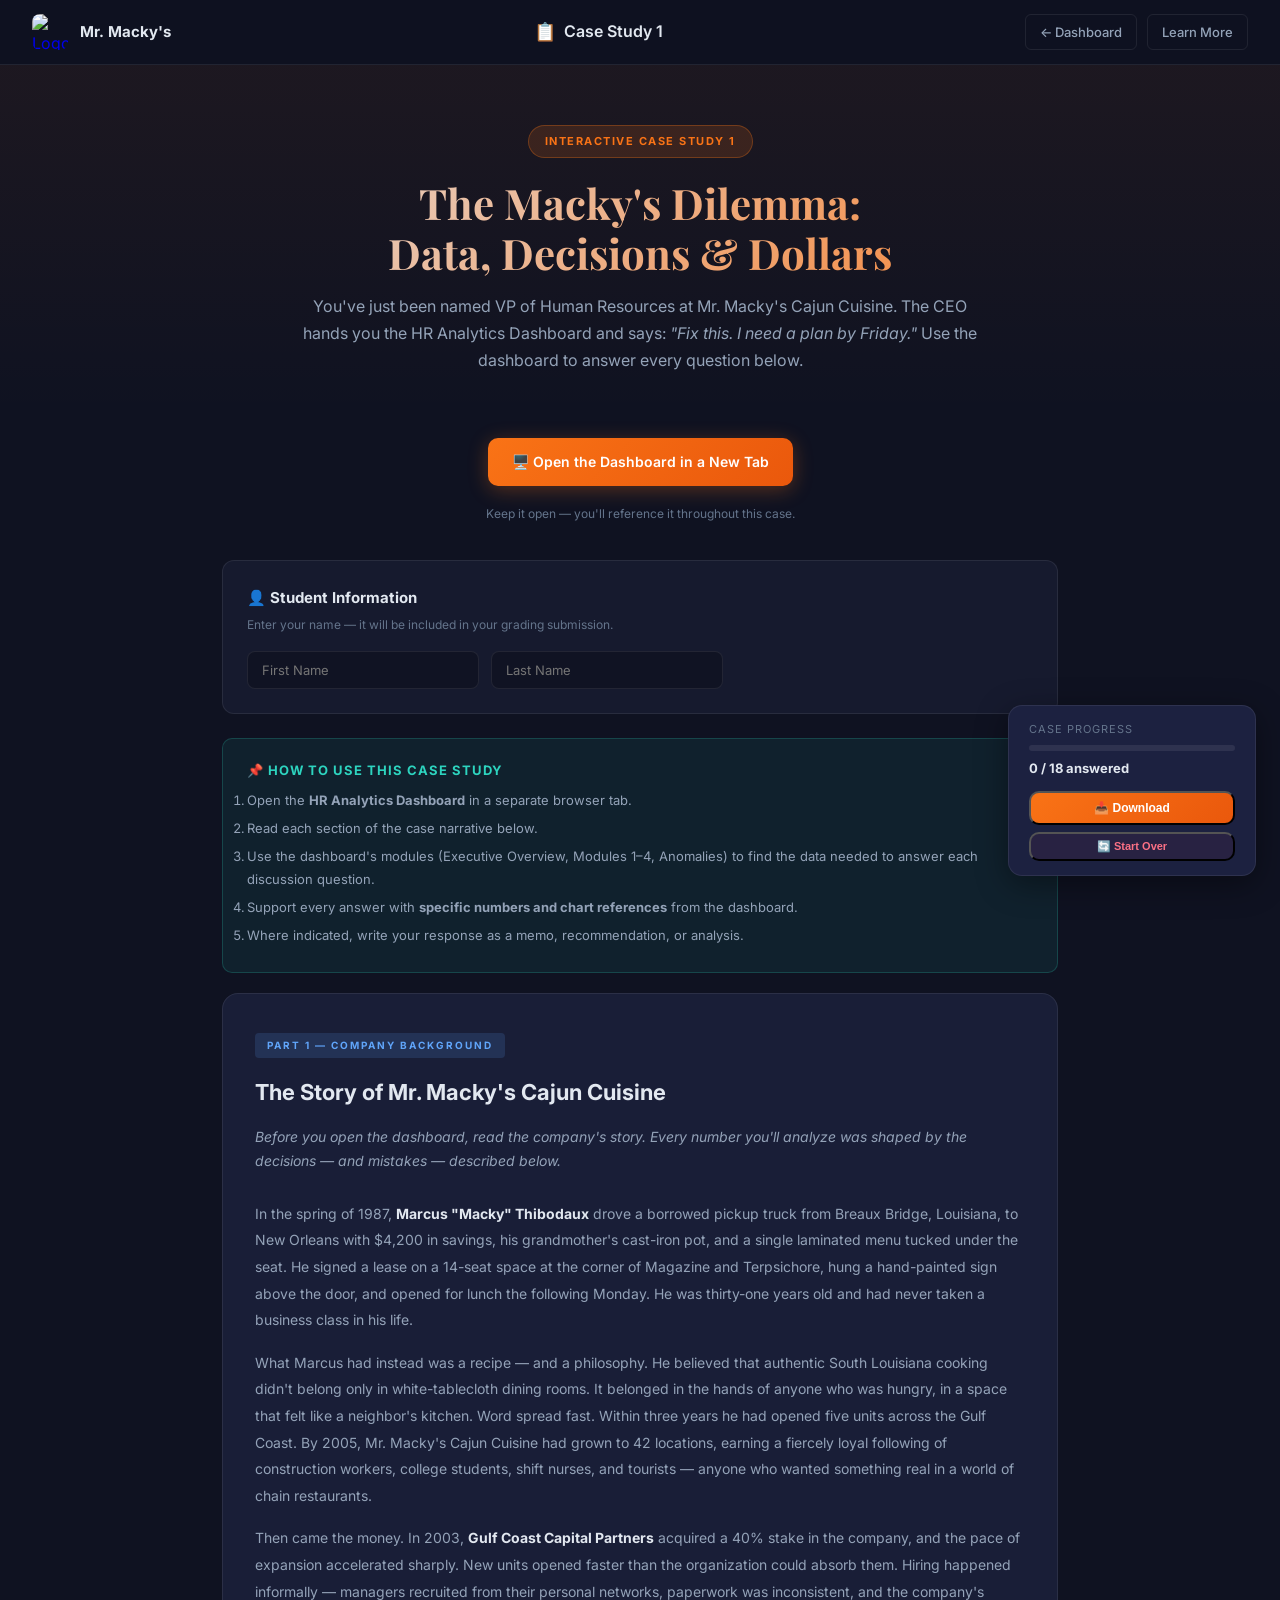
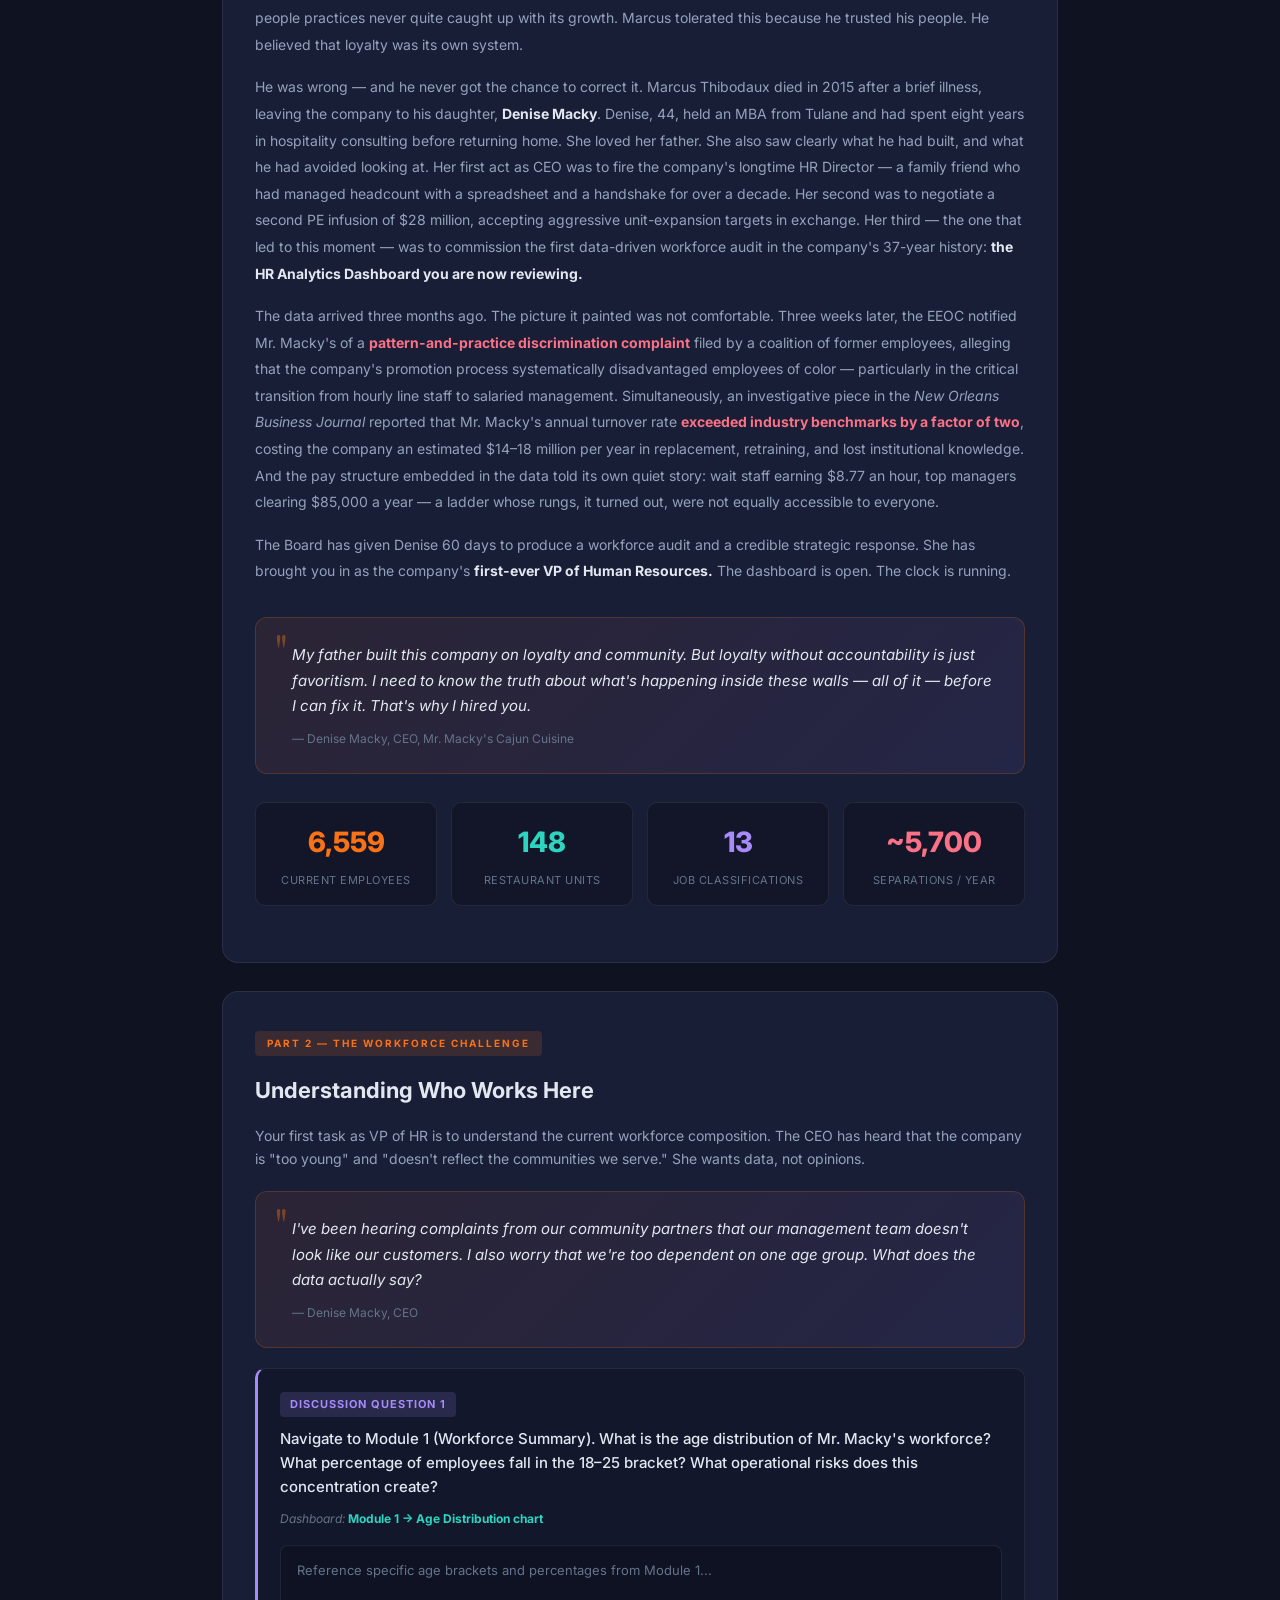
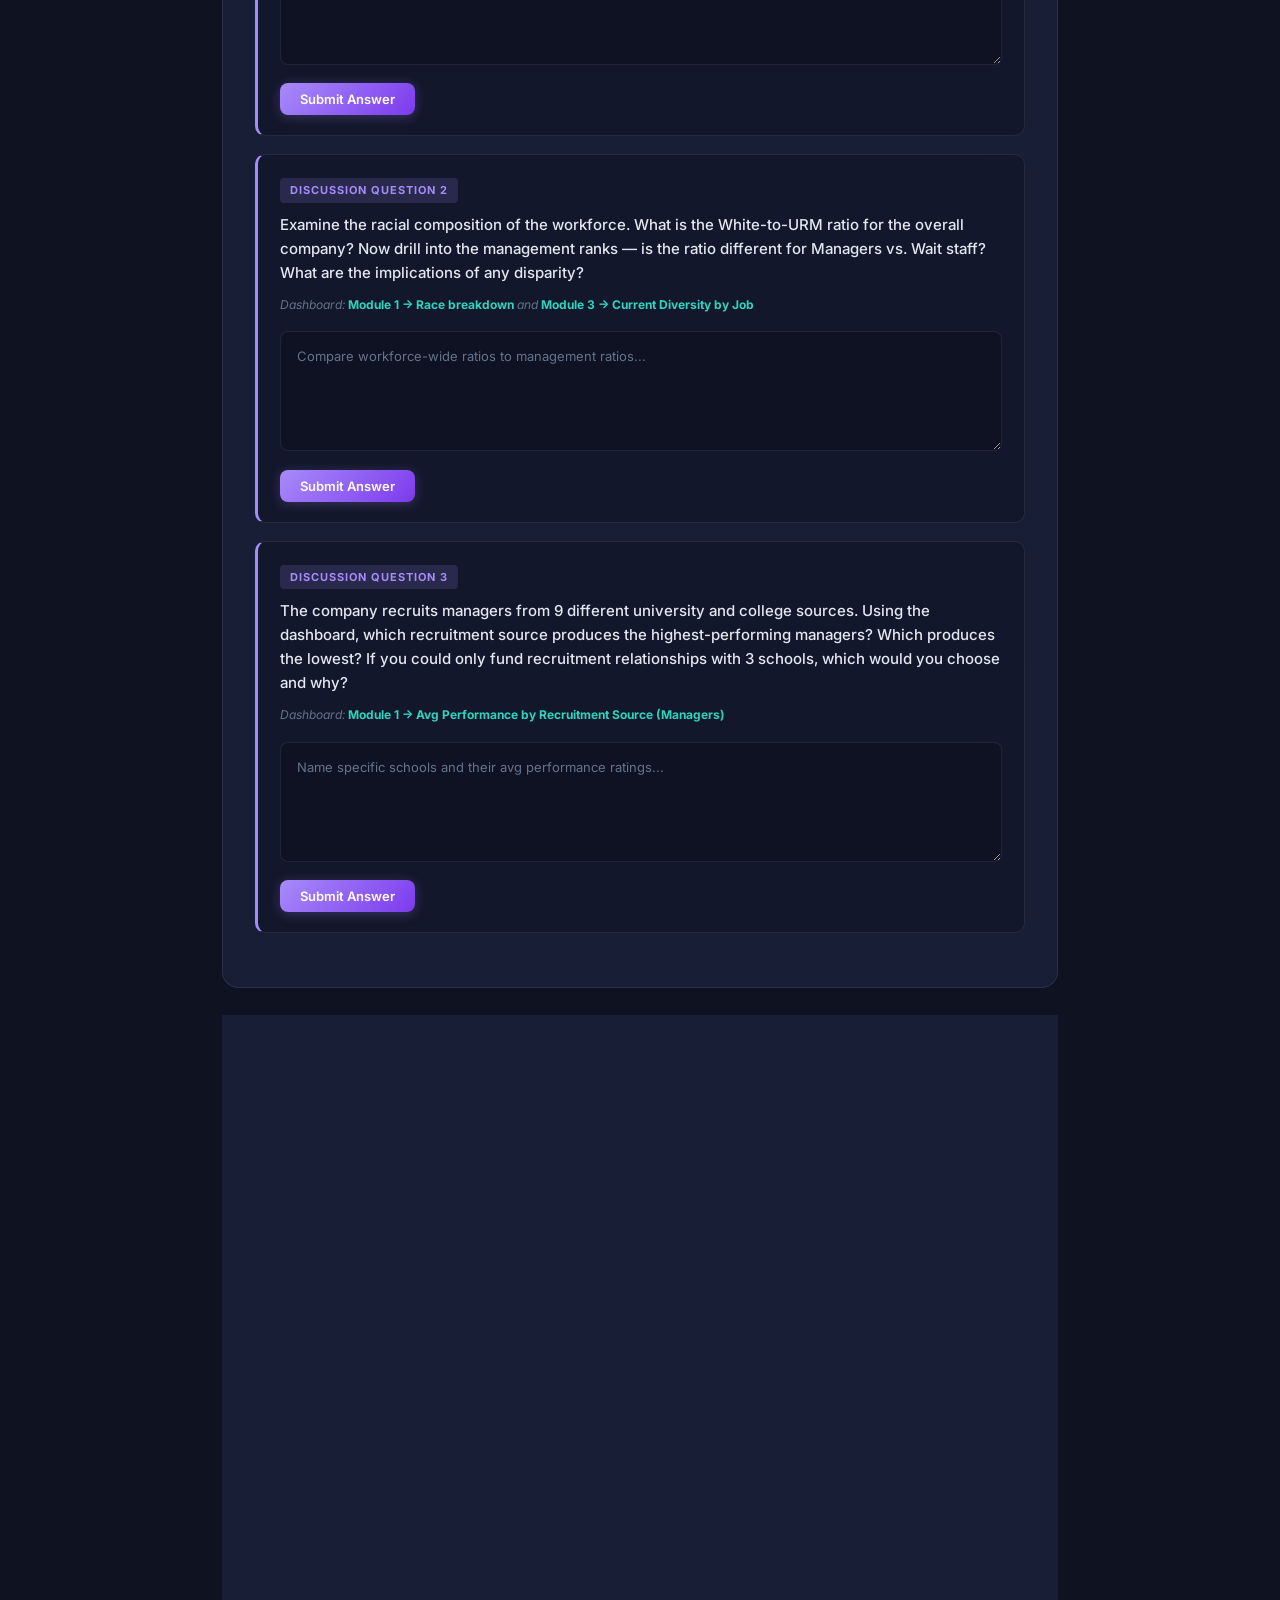
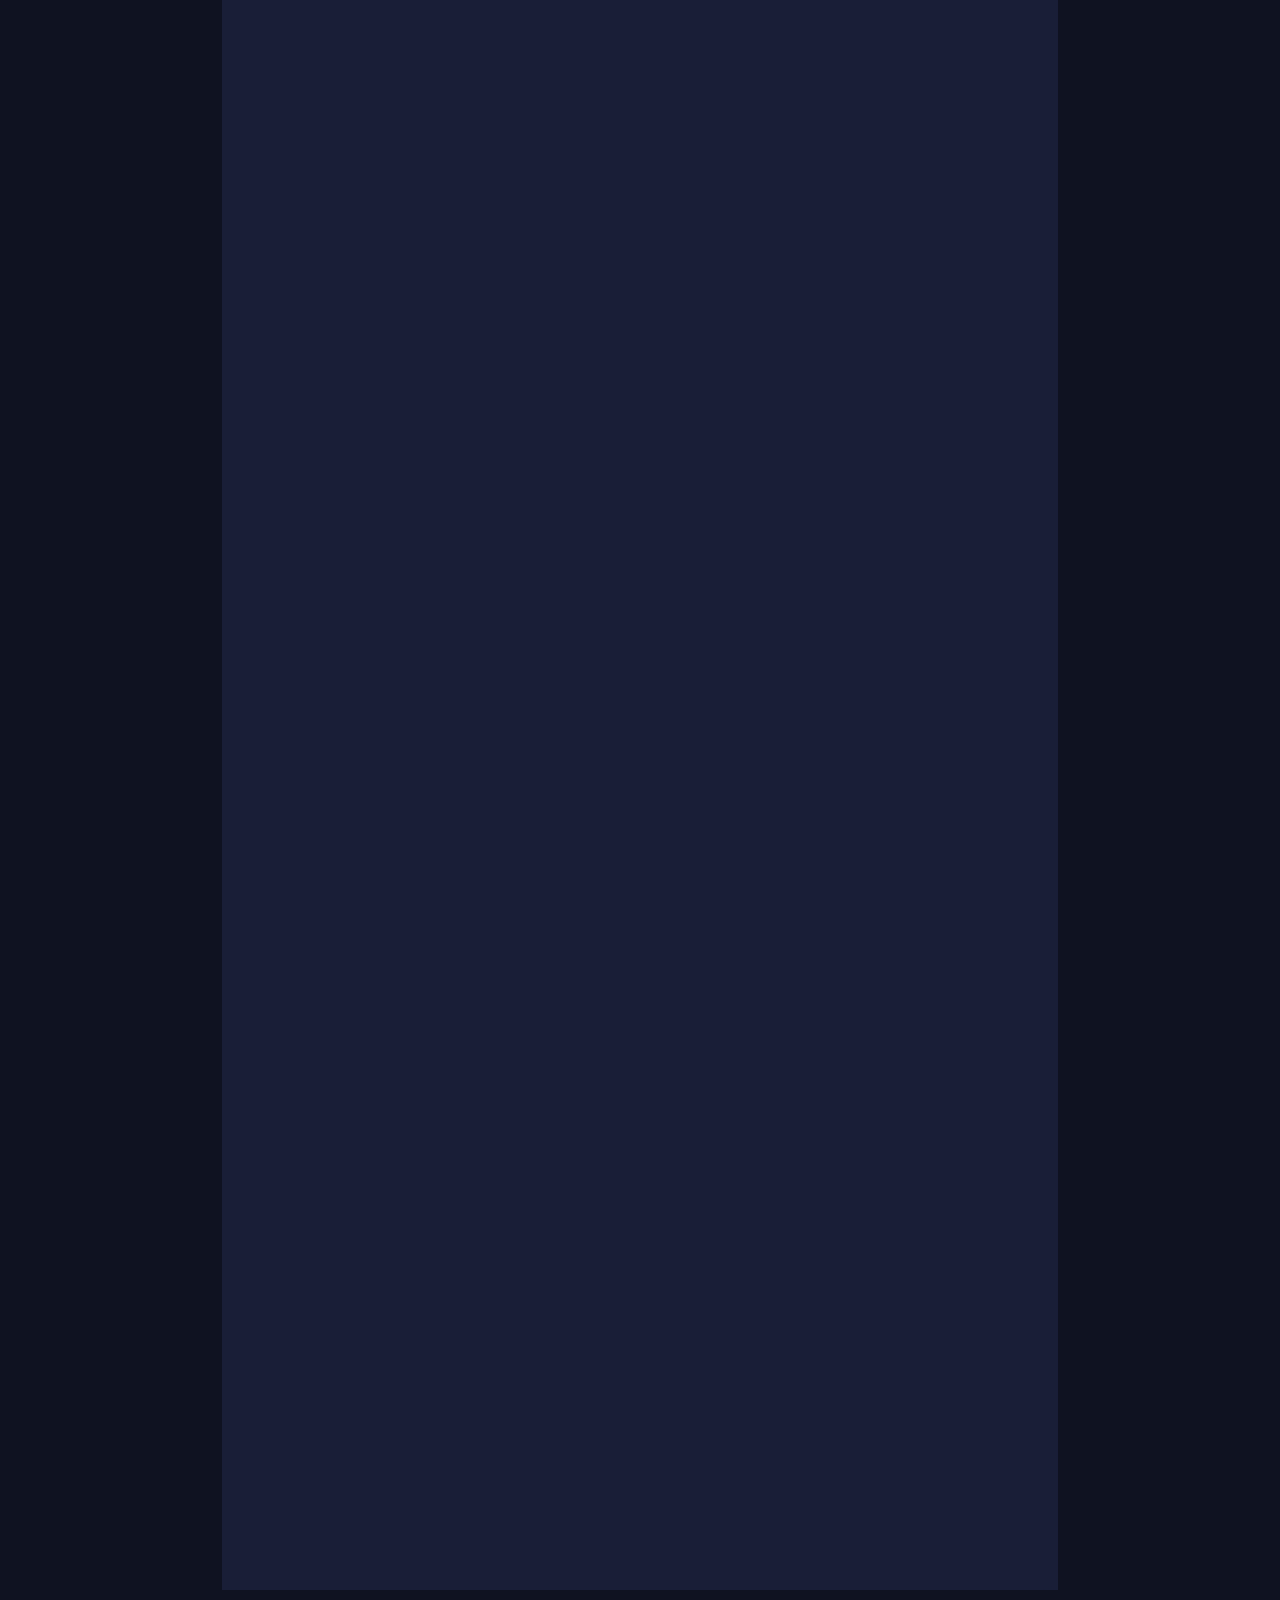
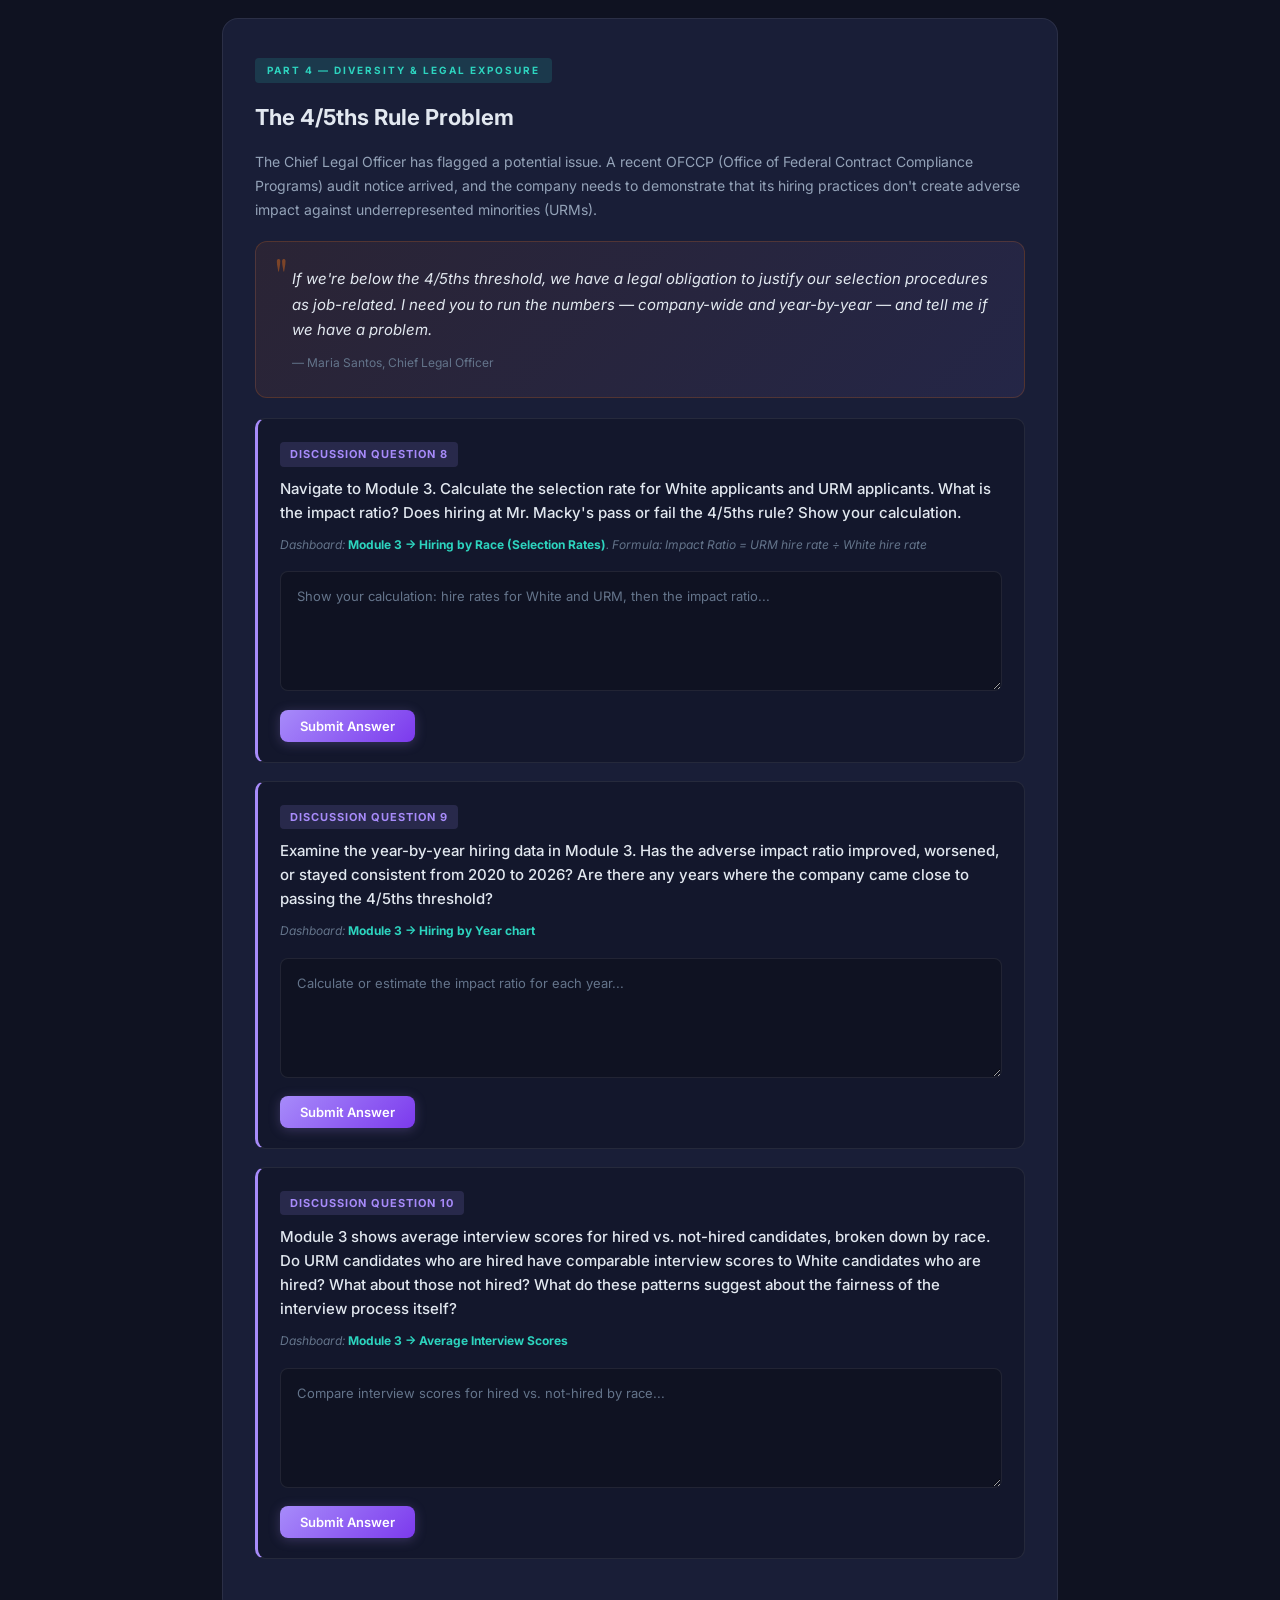
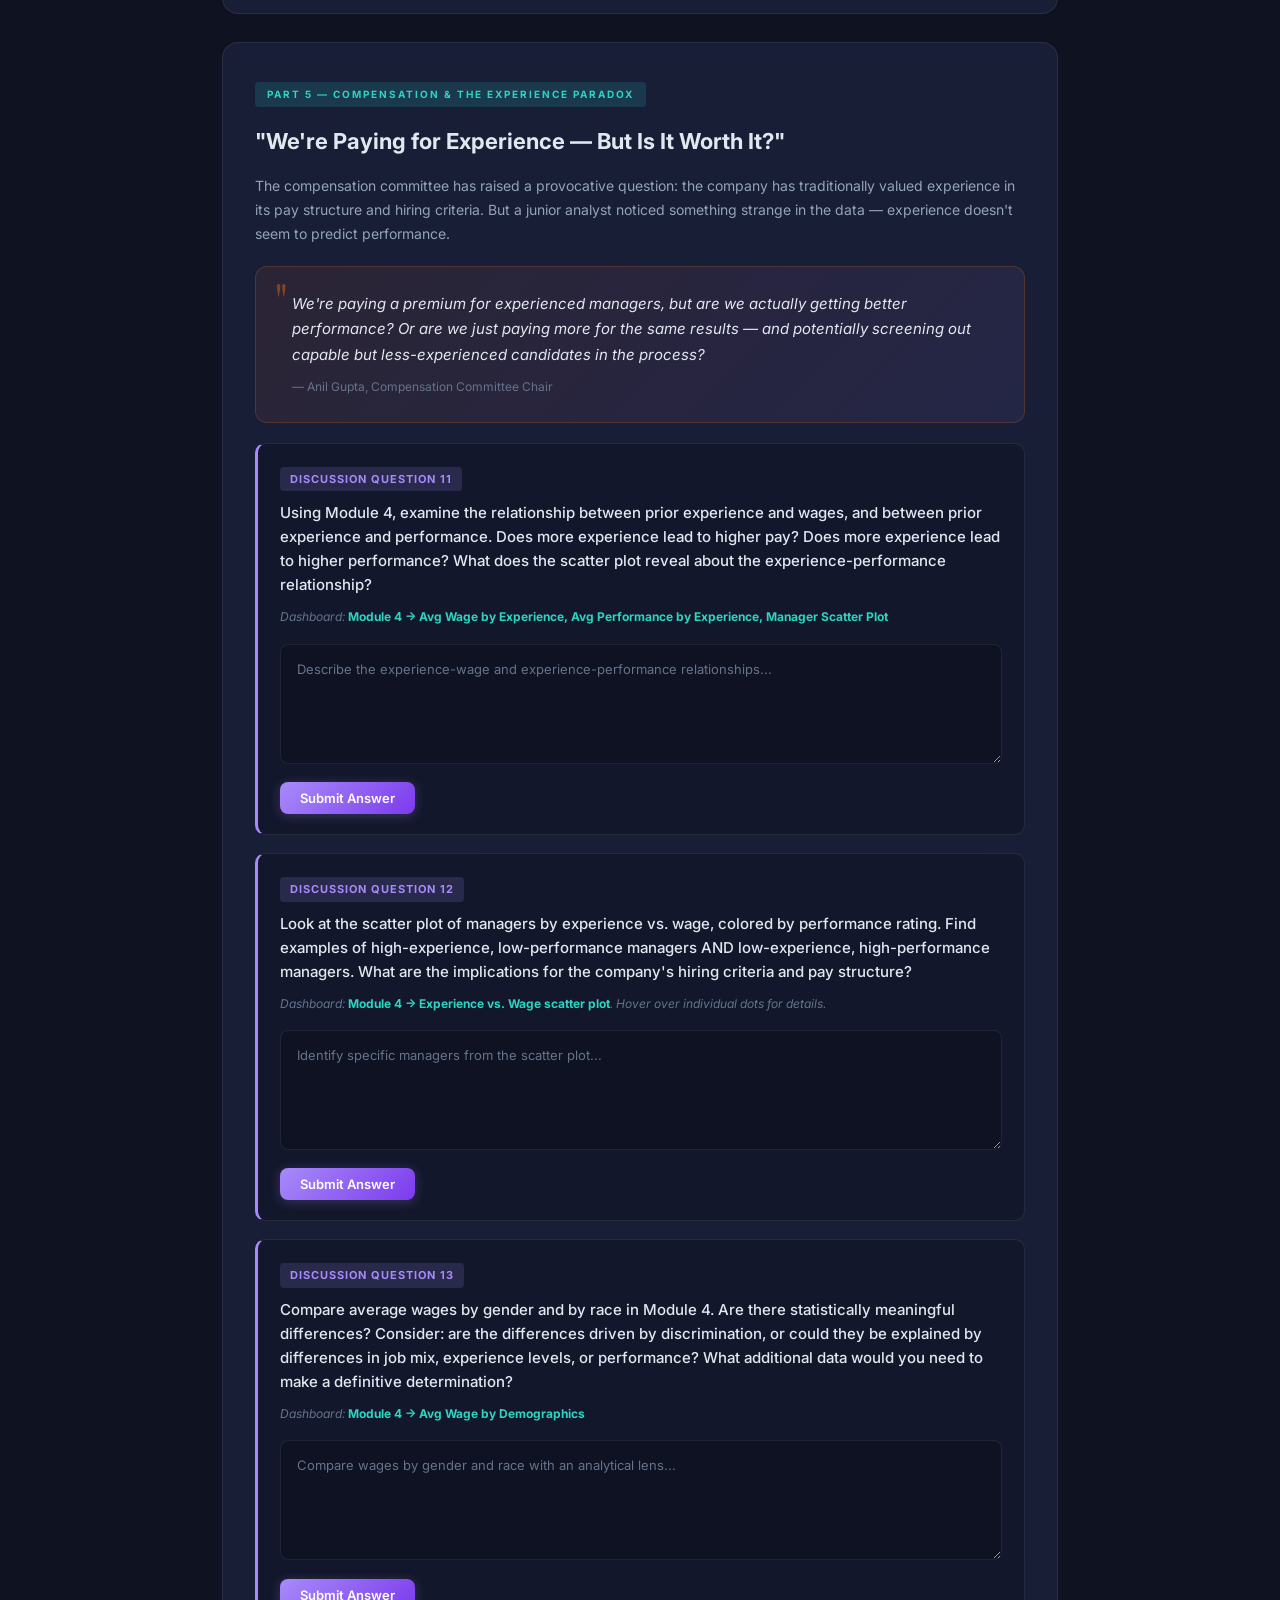
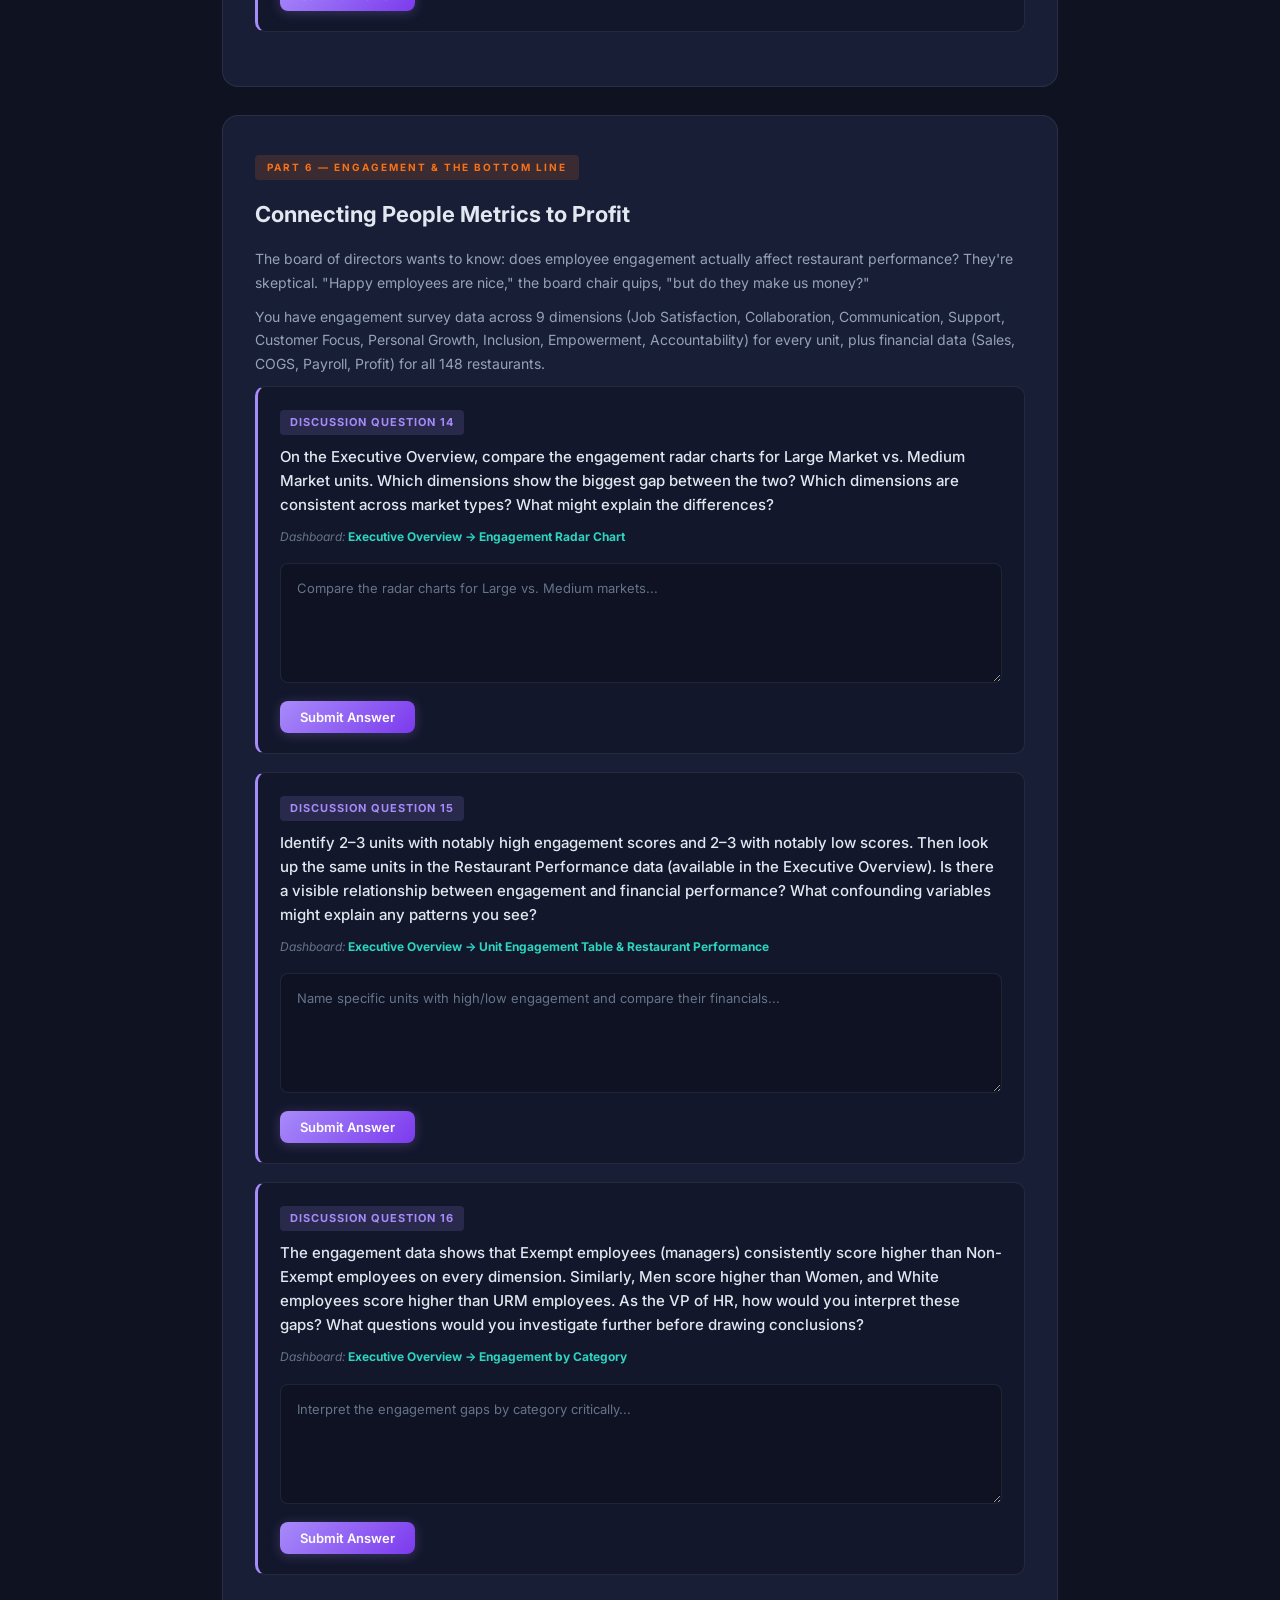
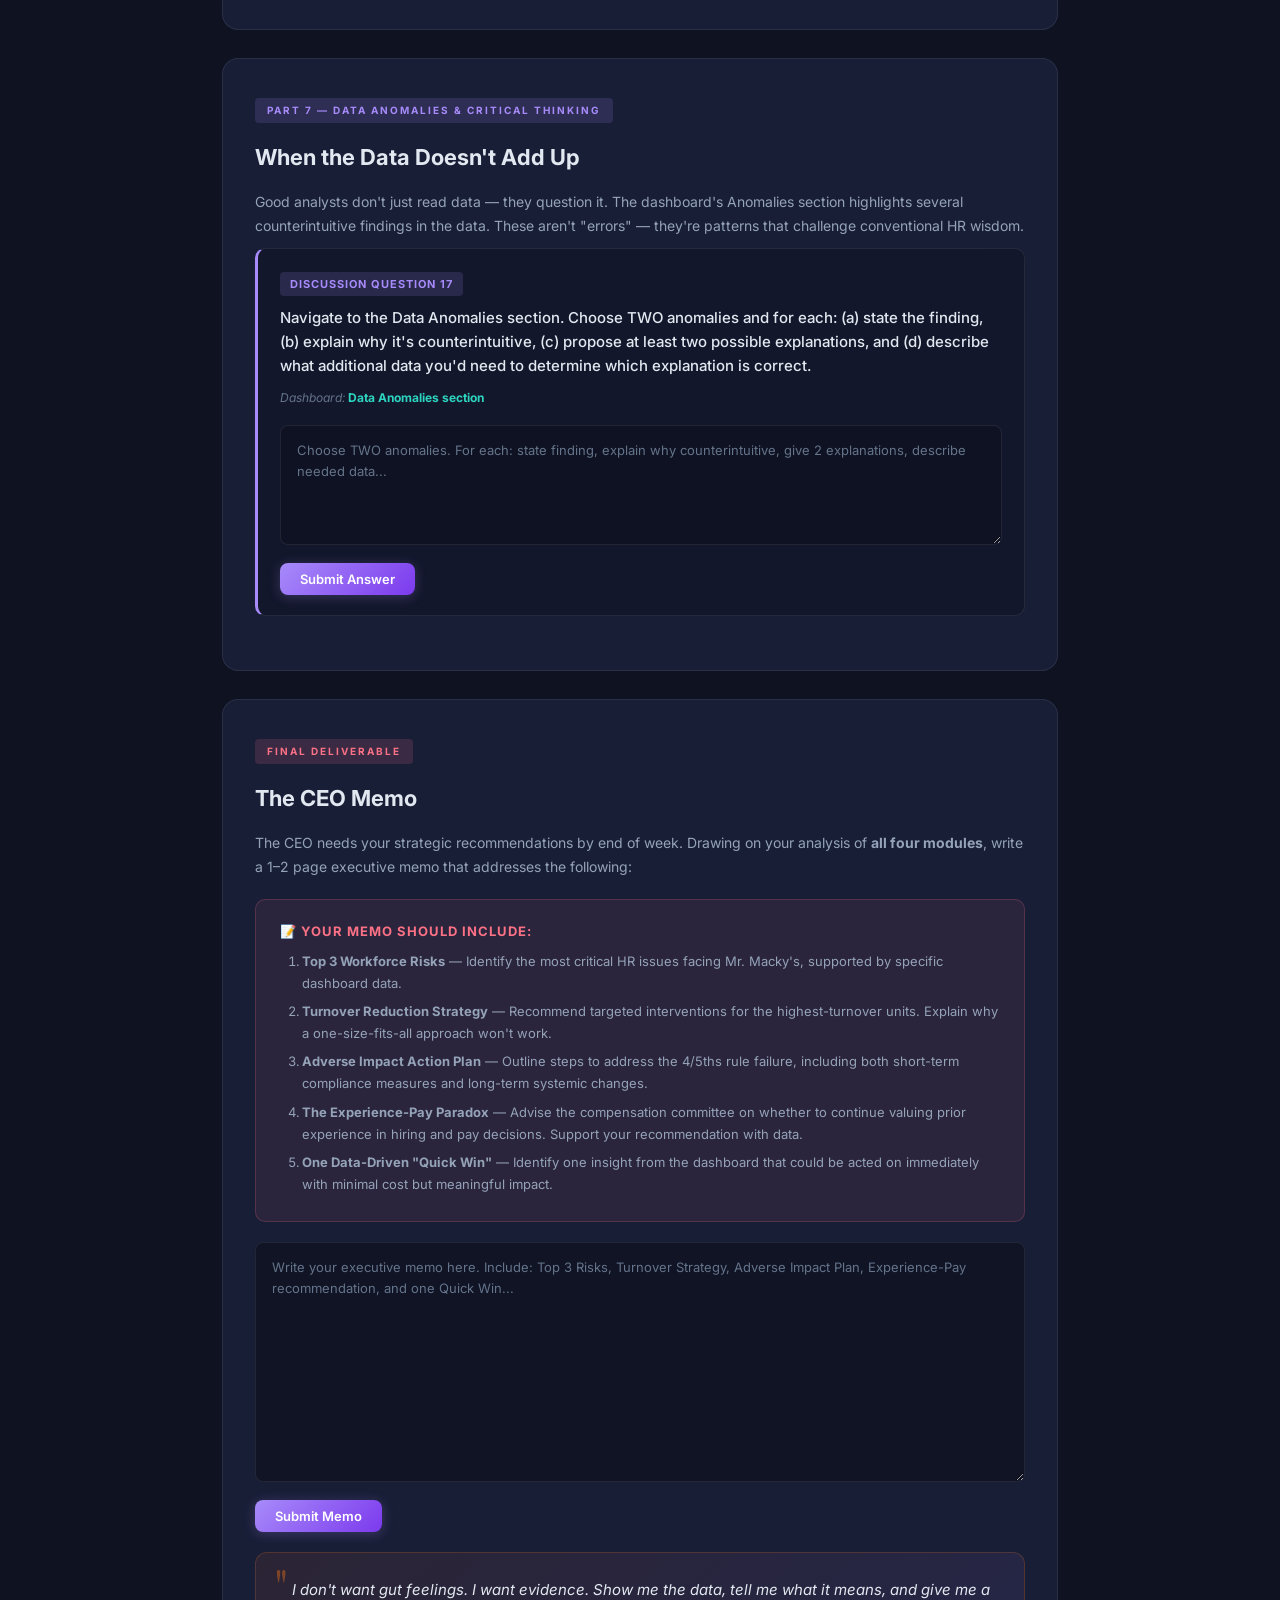
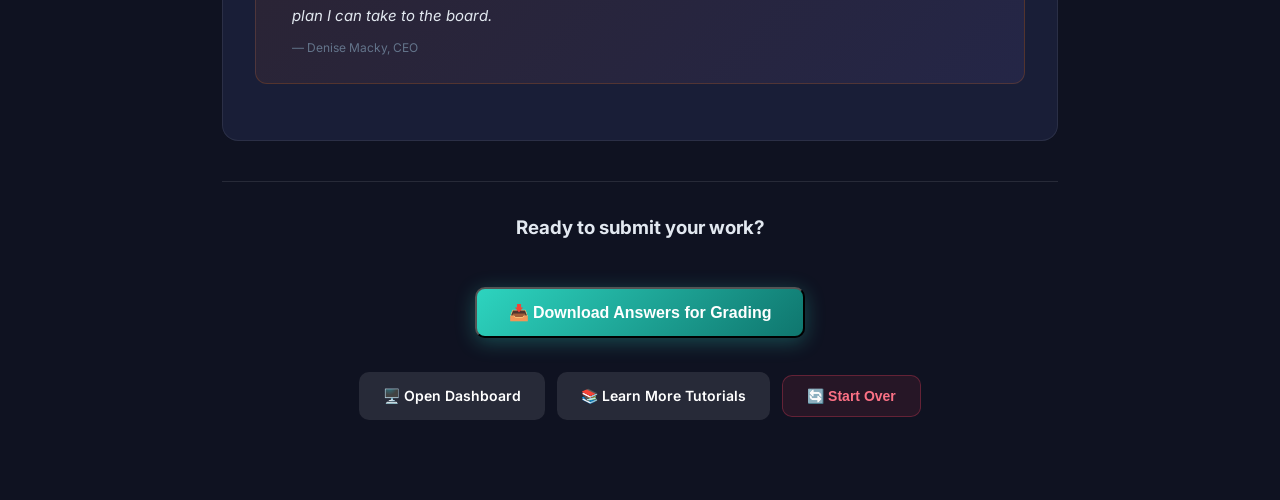
==== commit ea7fd82a: "Move student name fields above the instructions block in Case Study 1 and 2" ====
--- a/casestudy.html
+++ b/casestudy.html
@@ -304,6 +304,18 @@
             <p style="font-size: 12px; color: var(--text3); margin-top: 8px;">Keep it open — you'll reference it throughout this case.</p>
         </div>
 
+        <!-- Student Info Bar -->
+        <div class="student-info-bar" style="background: var(--bg2); border: 1px solid var(--border); border-radius: 12px; padding: 24px; margin: 24px 0; display: flex; align-items: center; justify-content: space-between; flex-wrap: wrap; gap: 16px;">
+            <div>
+                <h4 style="font-size: 15px; font-weight: 700; color: var(--text); display: flex; align-items: center; gap: 8px;">👤 Student Information</h4>
+                <p style="font-size: 12px; color: var(--text3); margin-top: 4px;">Enter your name — it will be included in your grading submission.</p>
+            </div>
+            <div style="display: flex; gap: 12px;">
+                <input type="text" id="student-first-name" placeholder="First Name" style="padding: 10px 14px; border-radius: 8px; border: 1px solid var(--border); background: rgba(15, 18, 33, 0.8); color: var(--text); font-family: inherit; font-size: 13px;" oninput="saveStudentName()">
+                <input type="text" id="student-last-name" placeholder="Last Name" style="padding: 10px 14px; border-radius: 8px; border: 1px solid var(--border); background: rgba(15, 18, 33, 0.8); color: var(--text); font-family: inherit; font-size: 13px;" oninput="saveStudentName()">
+            </div>
+        </div>
+
         <div class="instructions">
             <h4>📌 How to Use This Case Study</h4>
             <ol>
@@ -313,18 +325,6 @@
                 <li>Support every answer with <strong>specific numbers and chart references</strong> from the dashboard.</li>
                 <li>Where indicated, write your response as a memo, recommendation, or analysis.</li>
             </ol>
-        </div>
-
-        <!-- Student Info Bar -->
-        <div class="student-info-bar" style="background: var(--bg2); border: 1px solid var(--border); border-radius: 12px; padding: 24px; margin: 24px 0; display: flex; align-items: center; justify-content: space-between; flex-wrap: wrap; gap: 16px;">
-            <div>
-                <h4 style="font-size: 15px; font-weight: 700; color: var(--text); display: flex; align-items: center; gap: 8px;">👤 Student Information</h4>
-                <p style="font-size: 12px; color: var(--text3); margin-top: 4px;">Enter your name — it will be included in your grading submission.</p>
-            </div>
-            <div style="display: flex; gap: 12px;">
-                <input type="text" id="student-first-name" placeholder="First Name" style="padding: 10px 14px; border-radius: 8px; border: 1px solid var(--border); background: rgba(15, 18, 33, 0.8); color: var(--text); font-family: inherit; font-size: 13px;" oninput="saveStudentName()">
-                <input type="text" id="student-last-name" placeholder="Last Name" style="padding: 10px 14px; border-radius: 8px; border: 1px solid var(--border); background: rgba(15, 18, 33, 0.8); color: var(--text); font-family: inherit; font-size: 13px;" oninput="saveStudentName()">
-            </div>
         </div>
 
         <!-- ===== PART 1: THE COMPANY ===== -->
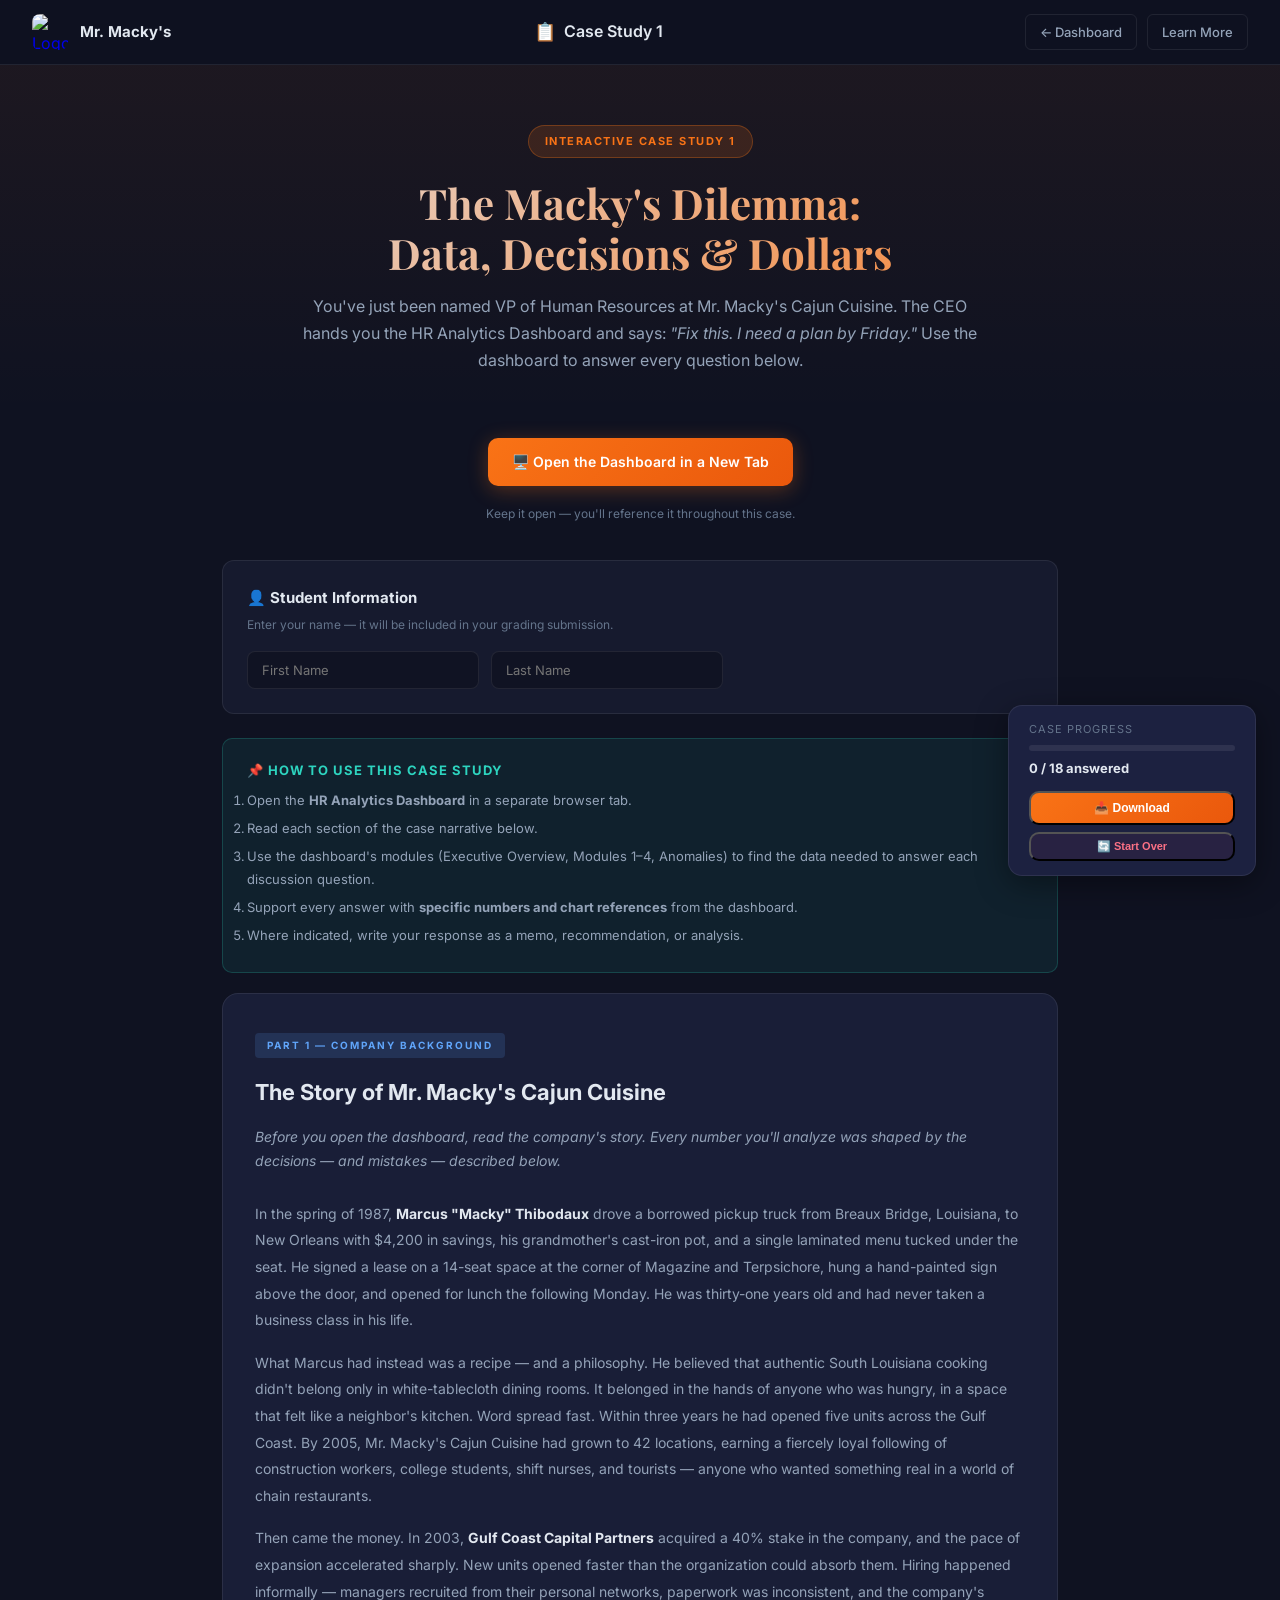
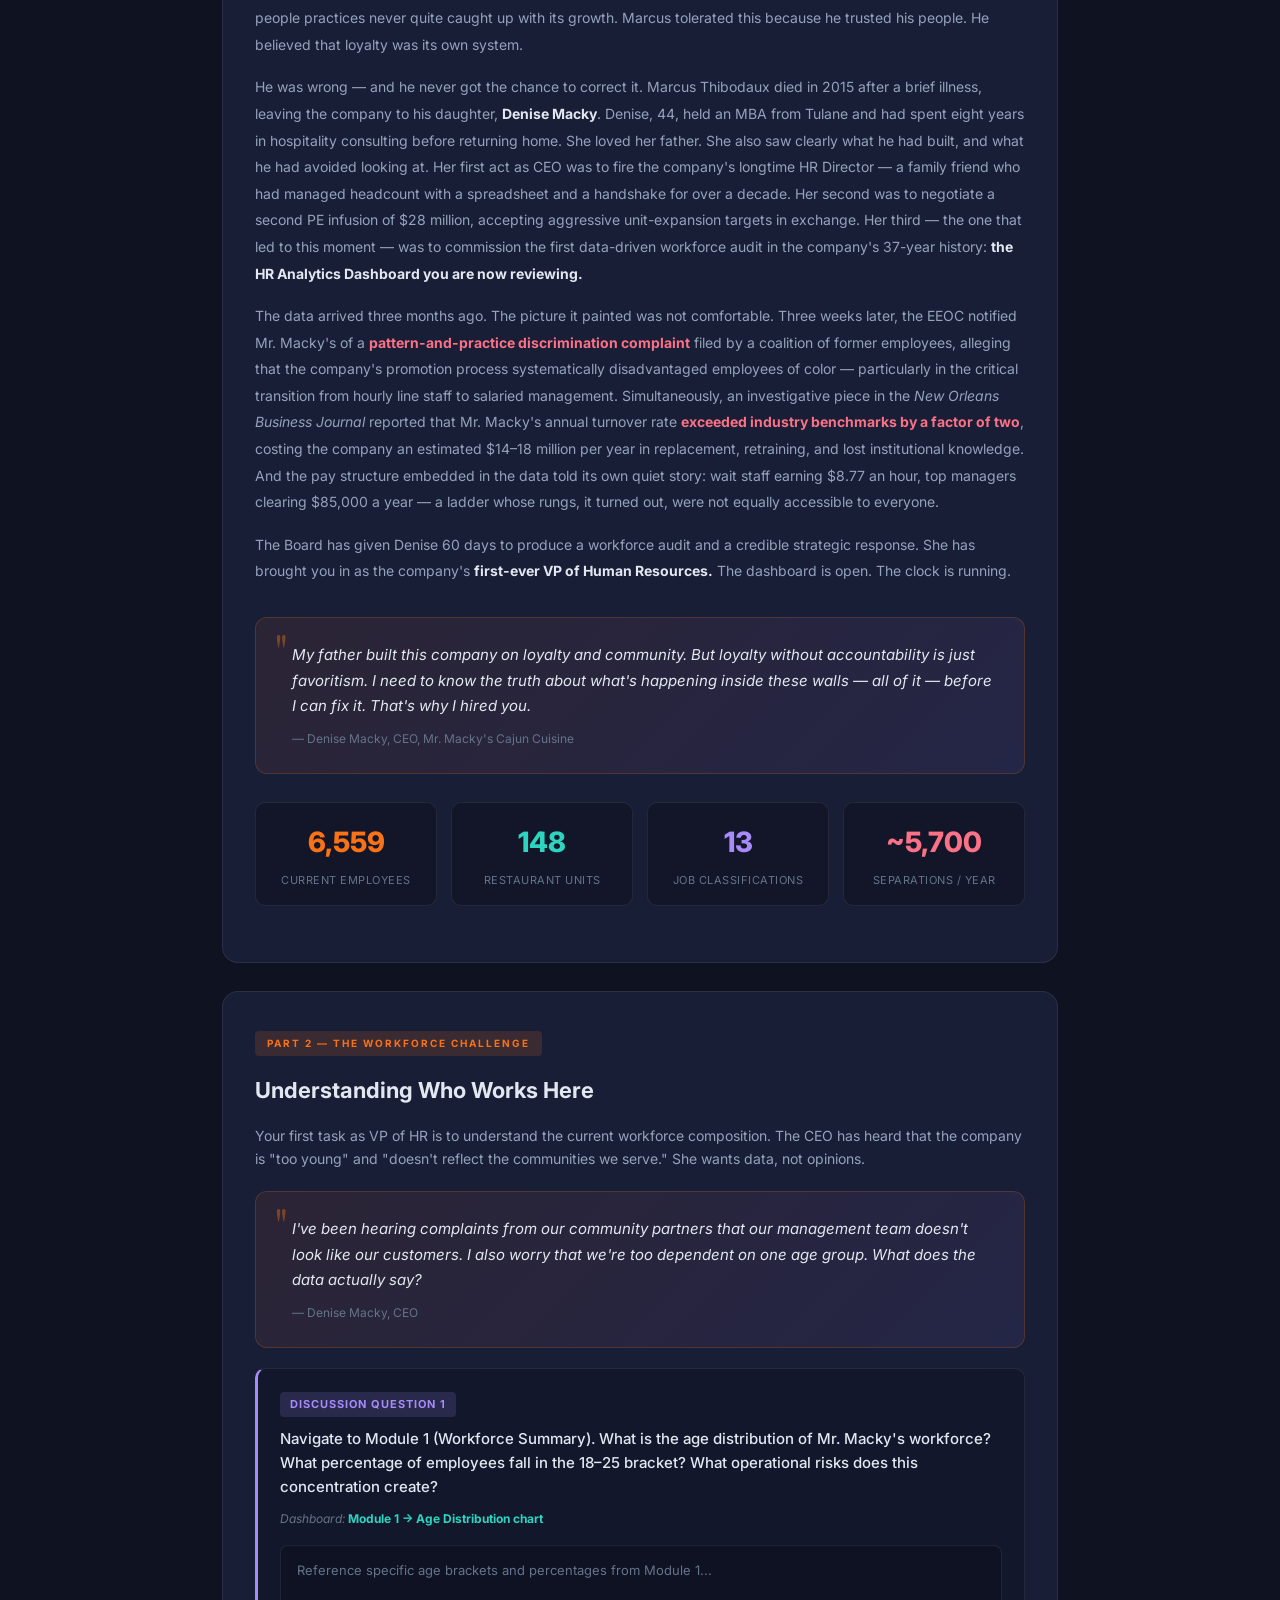
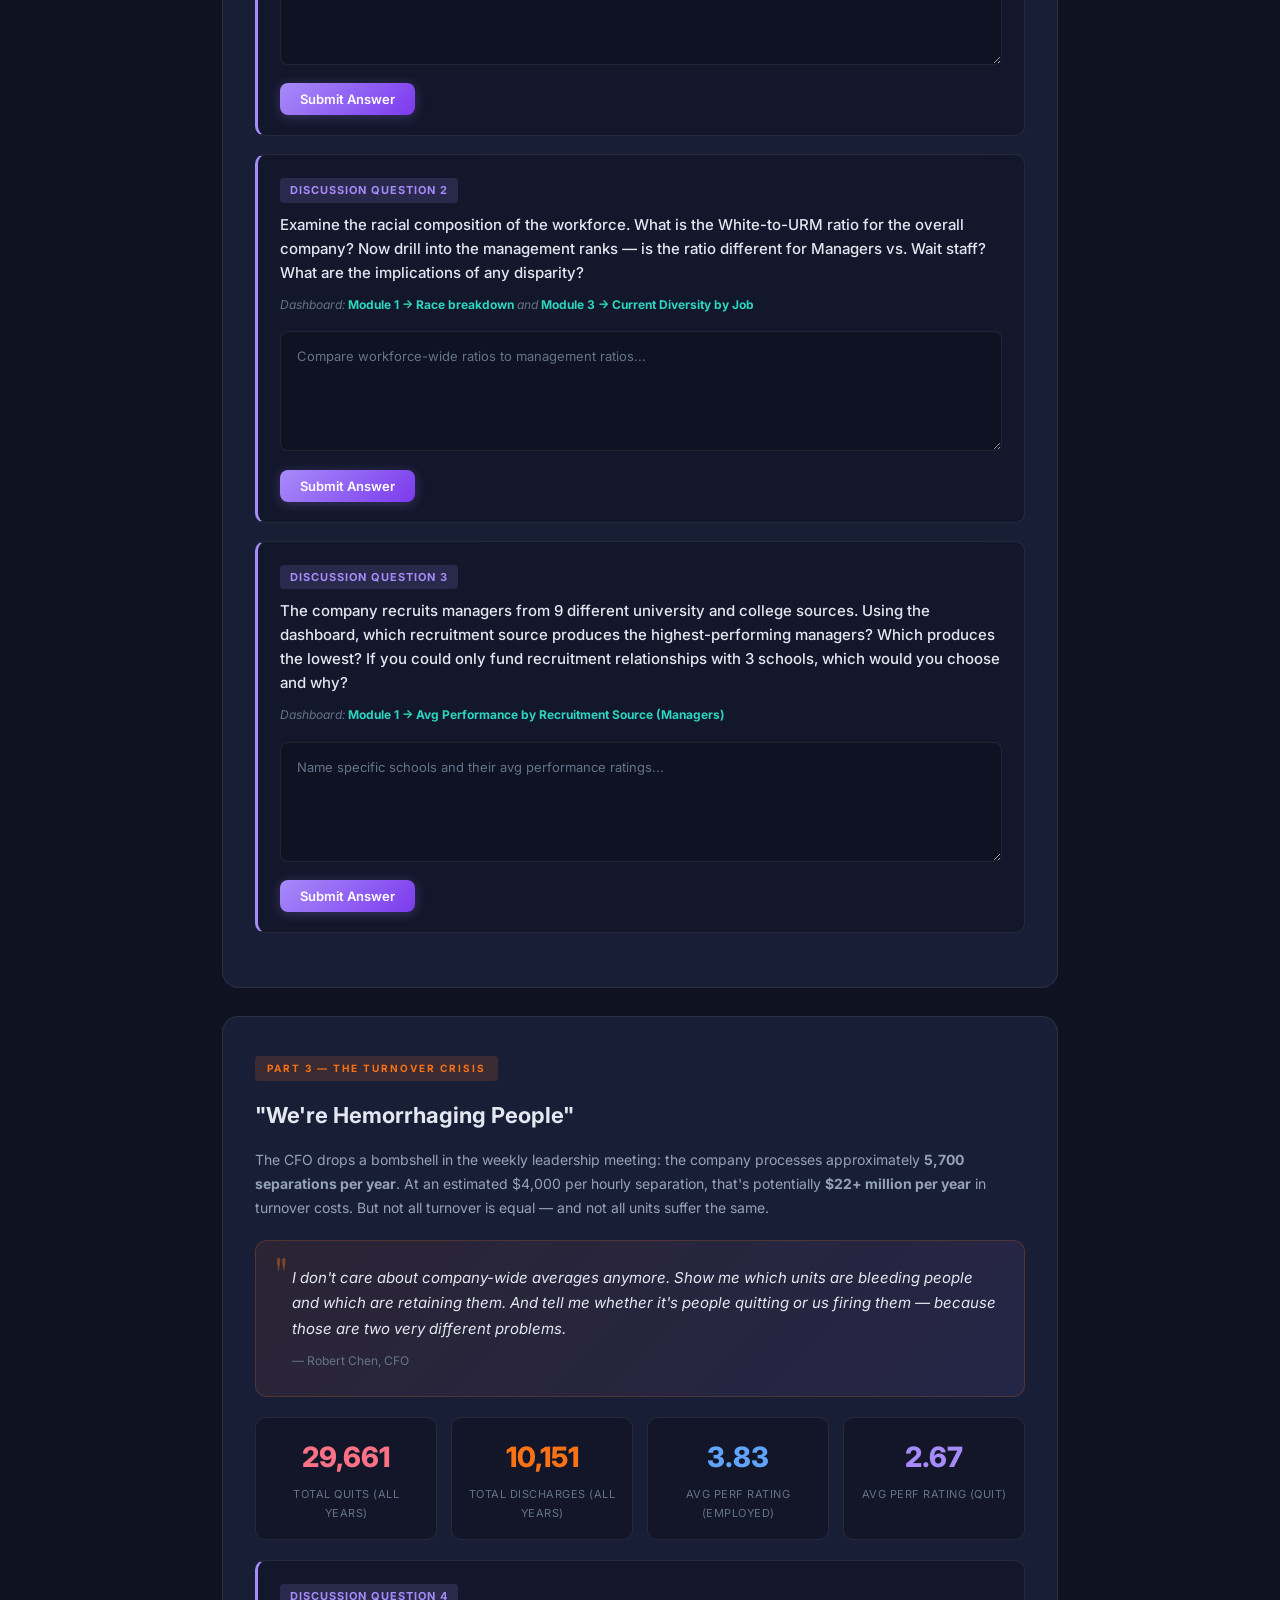
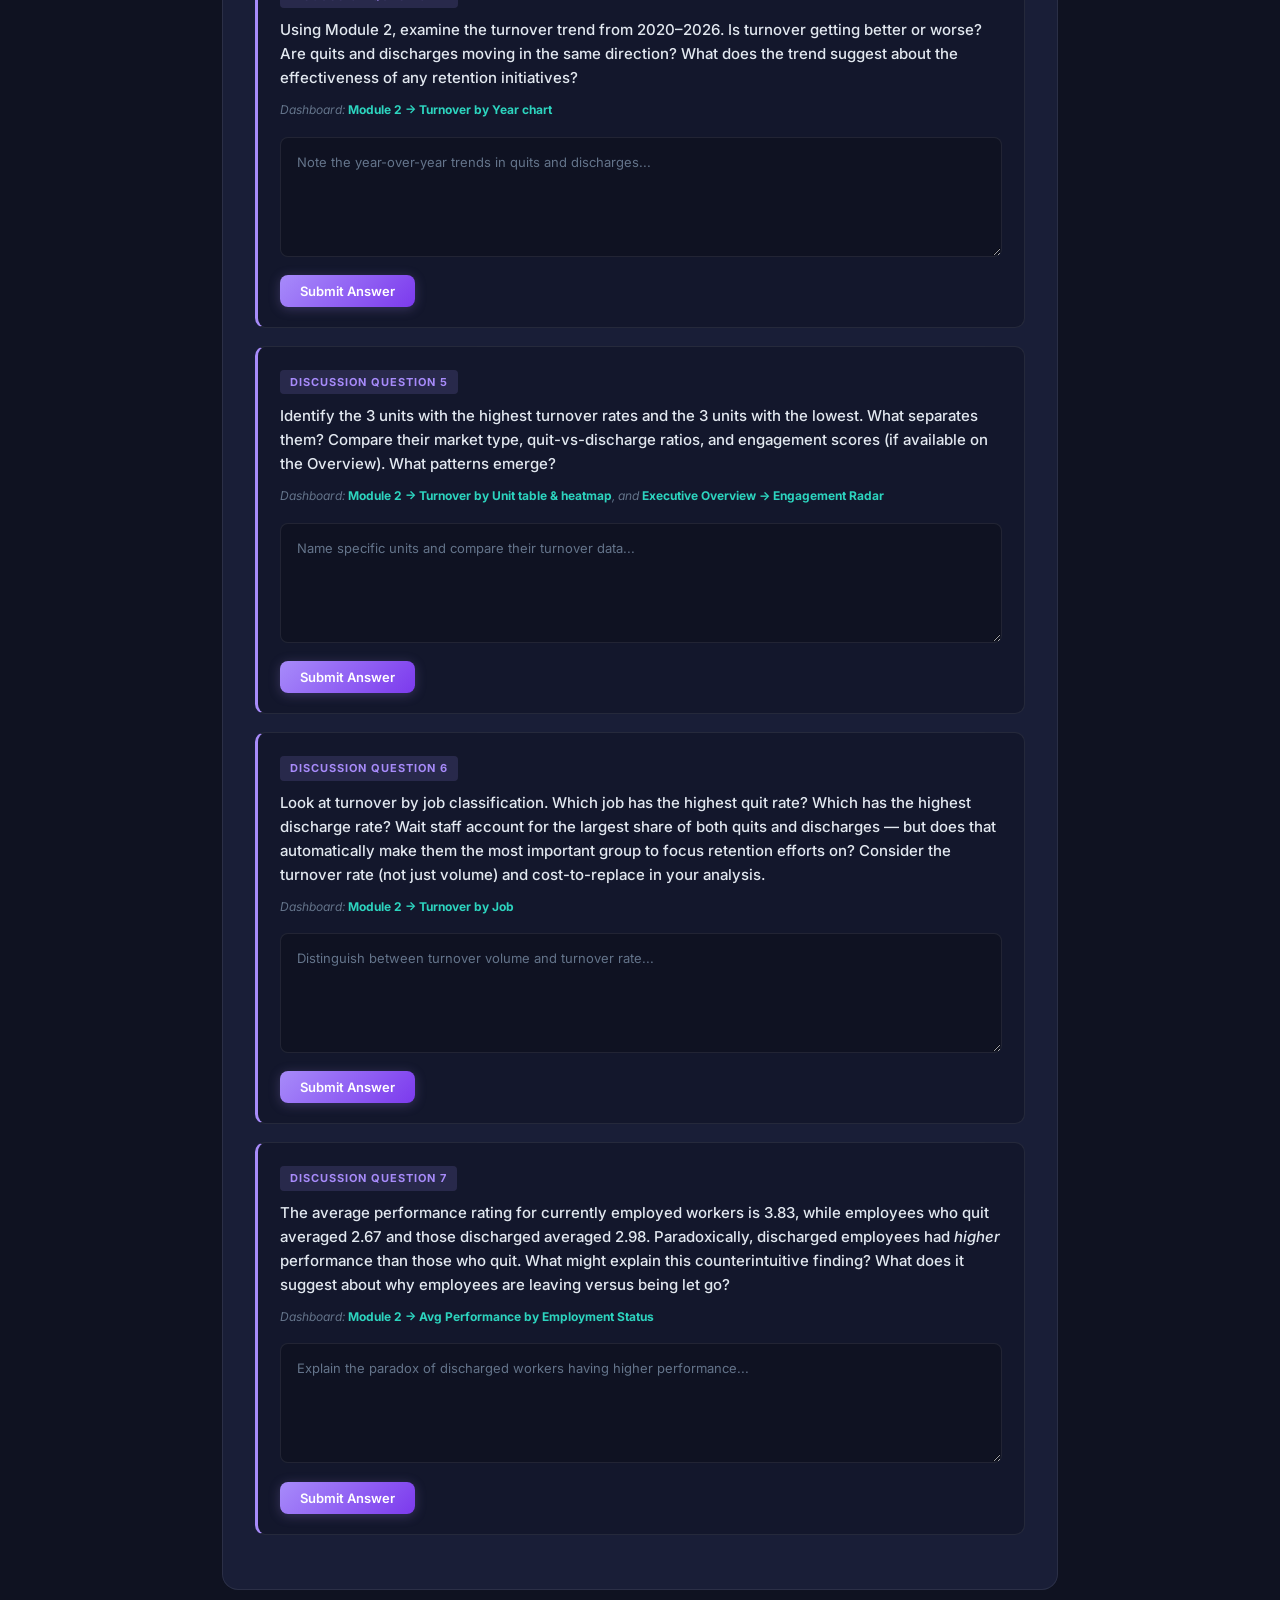
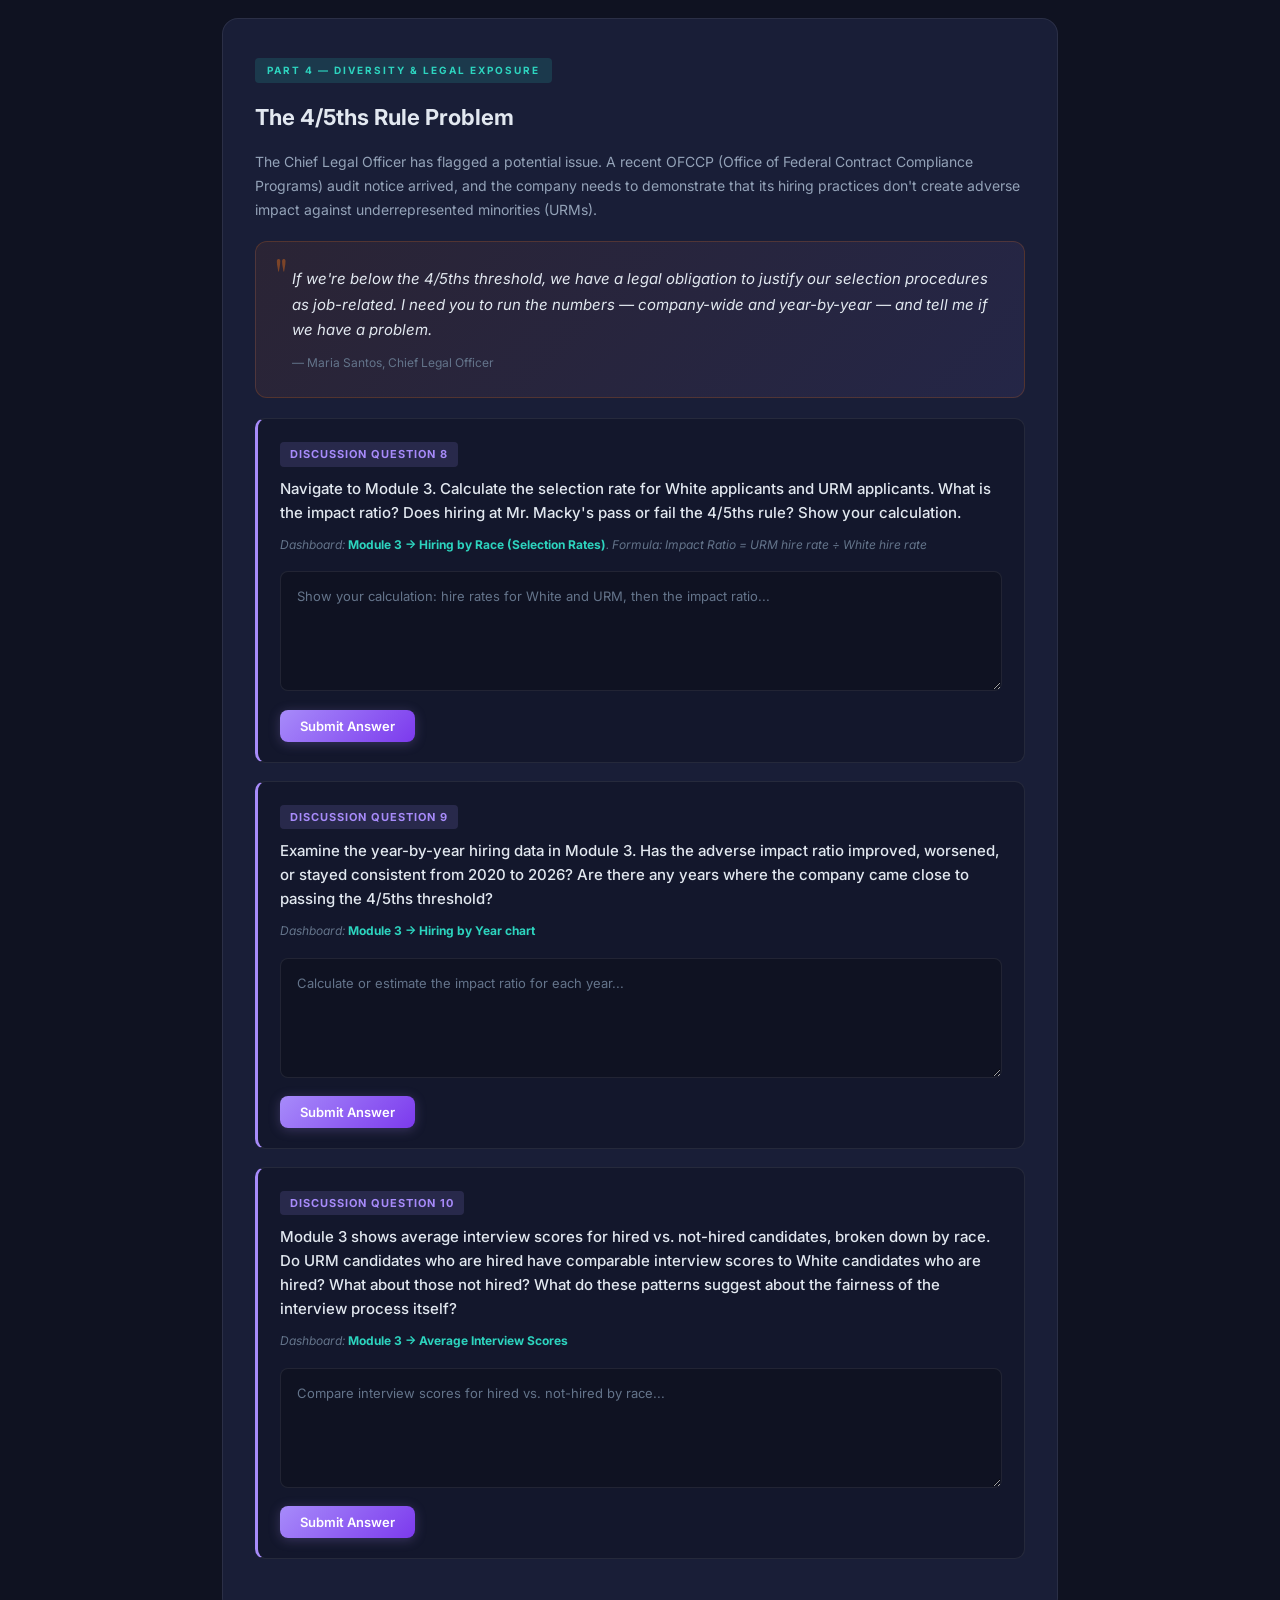
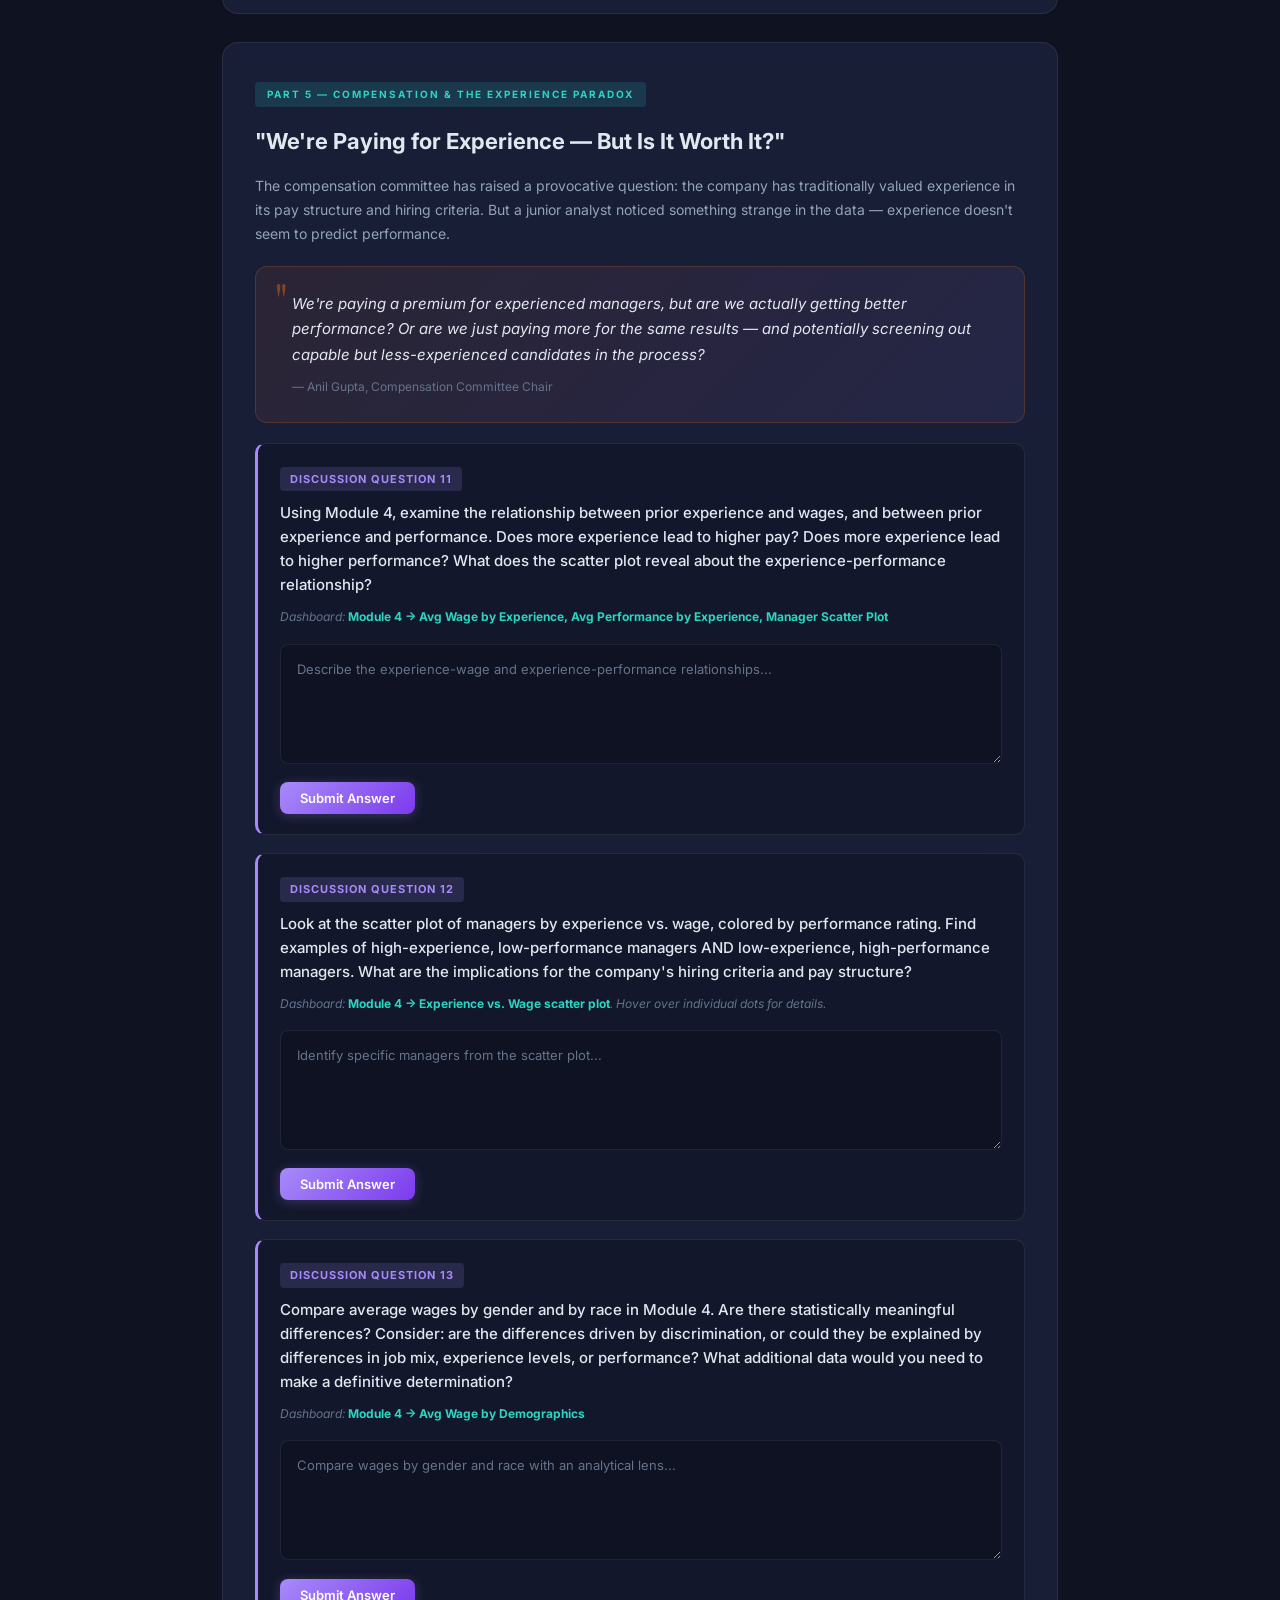
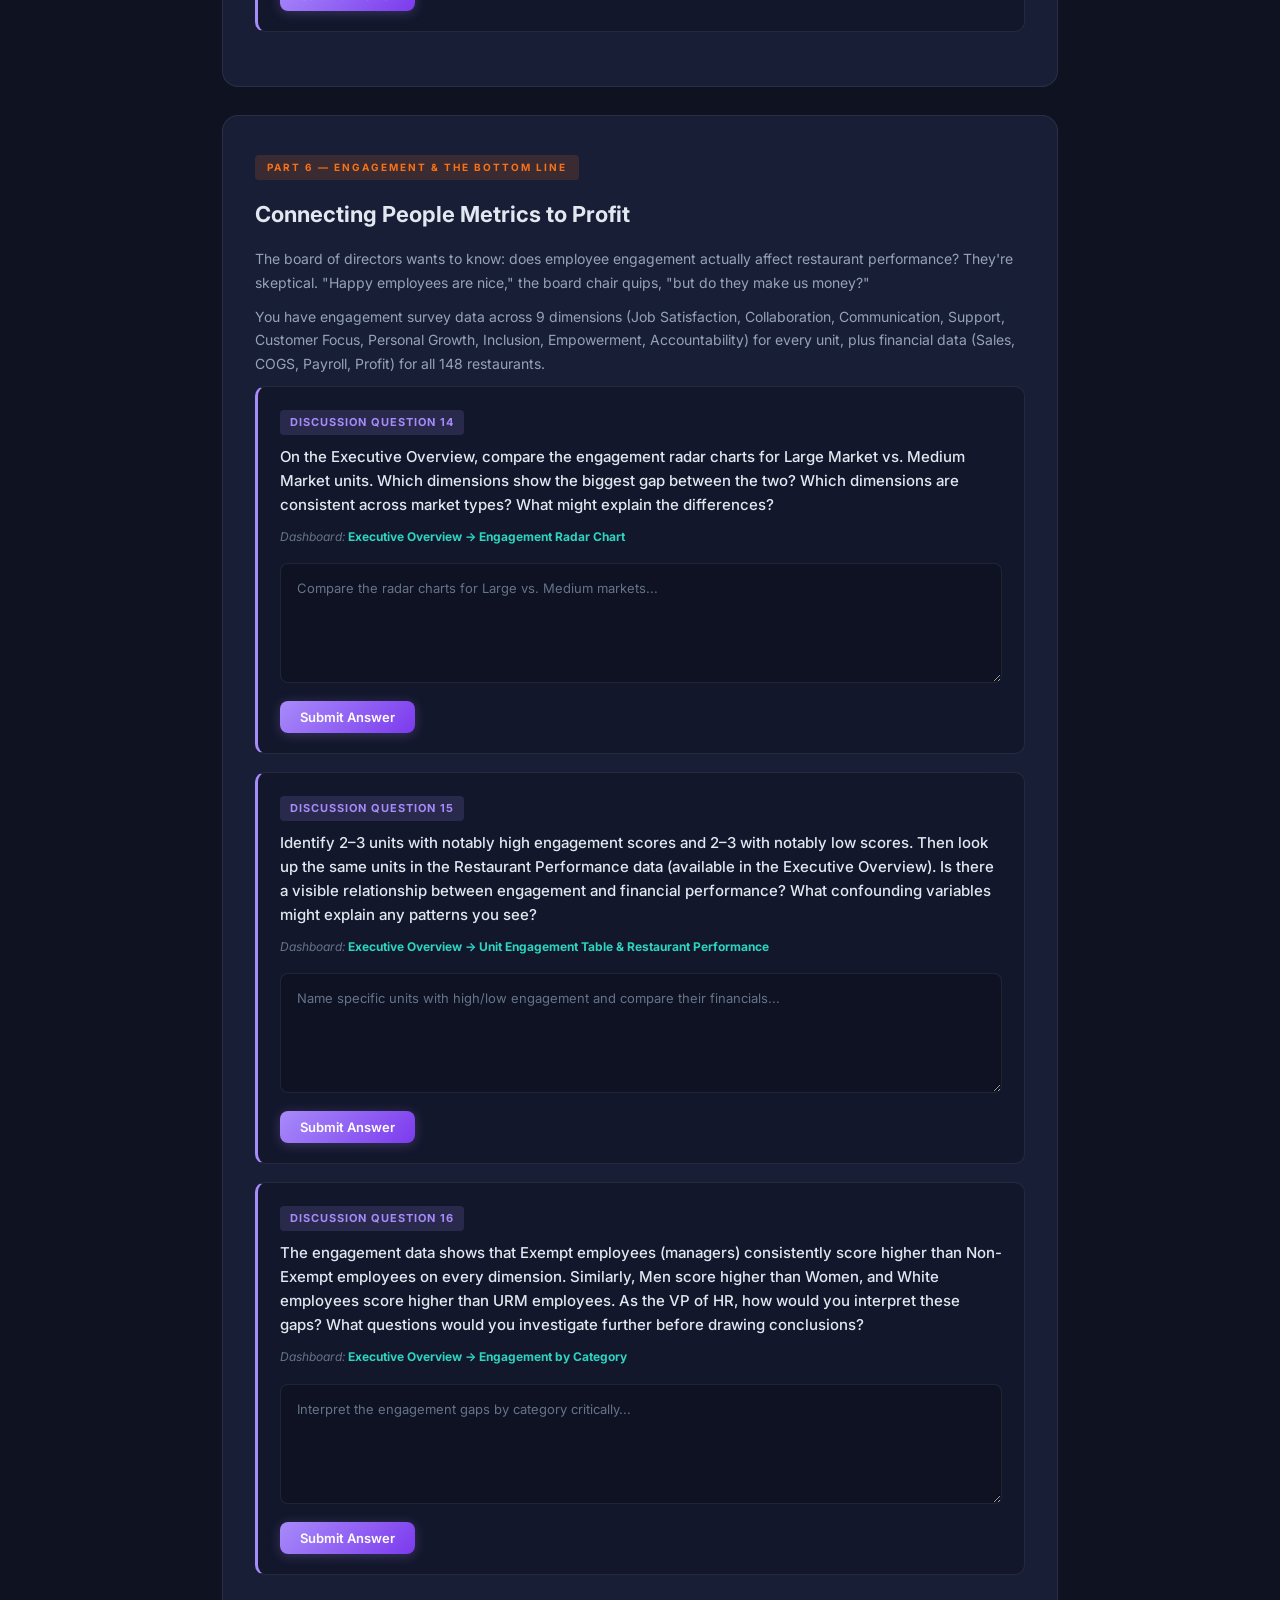
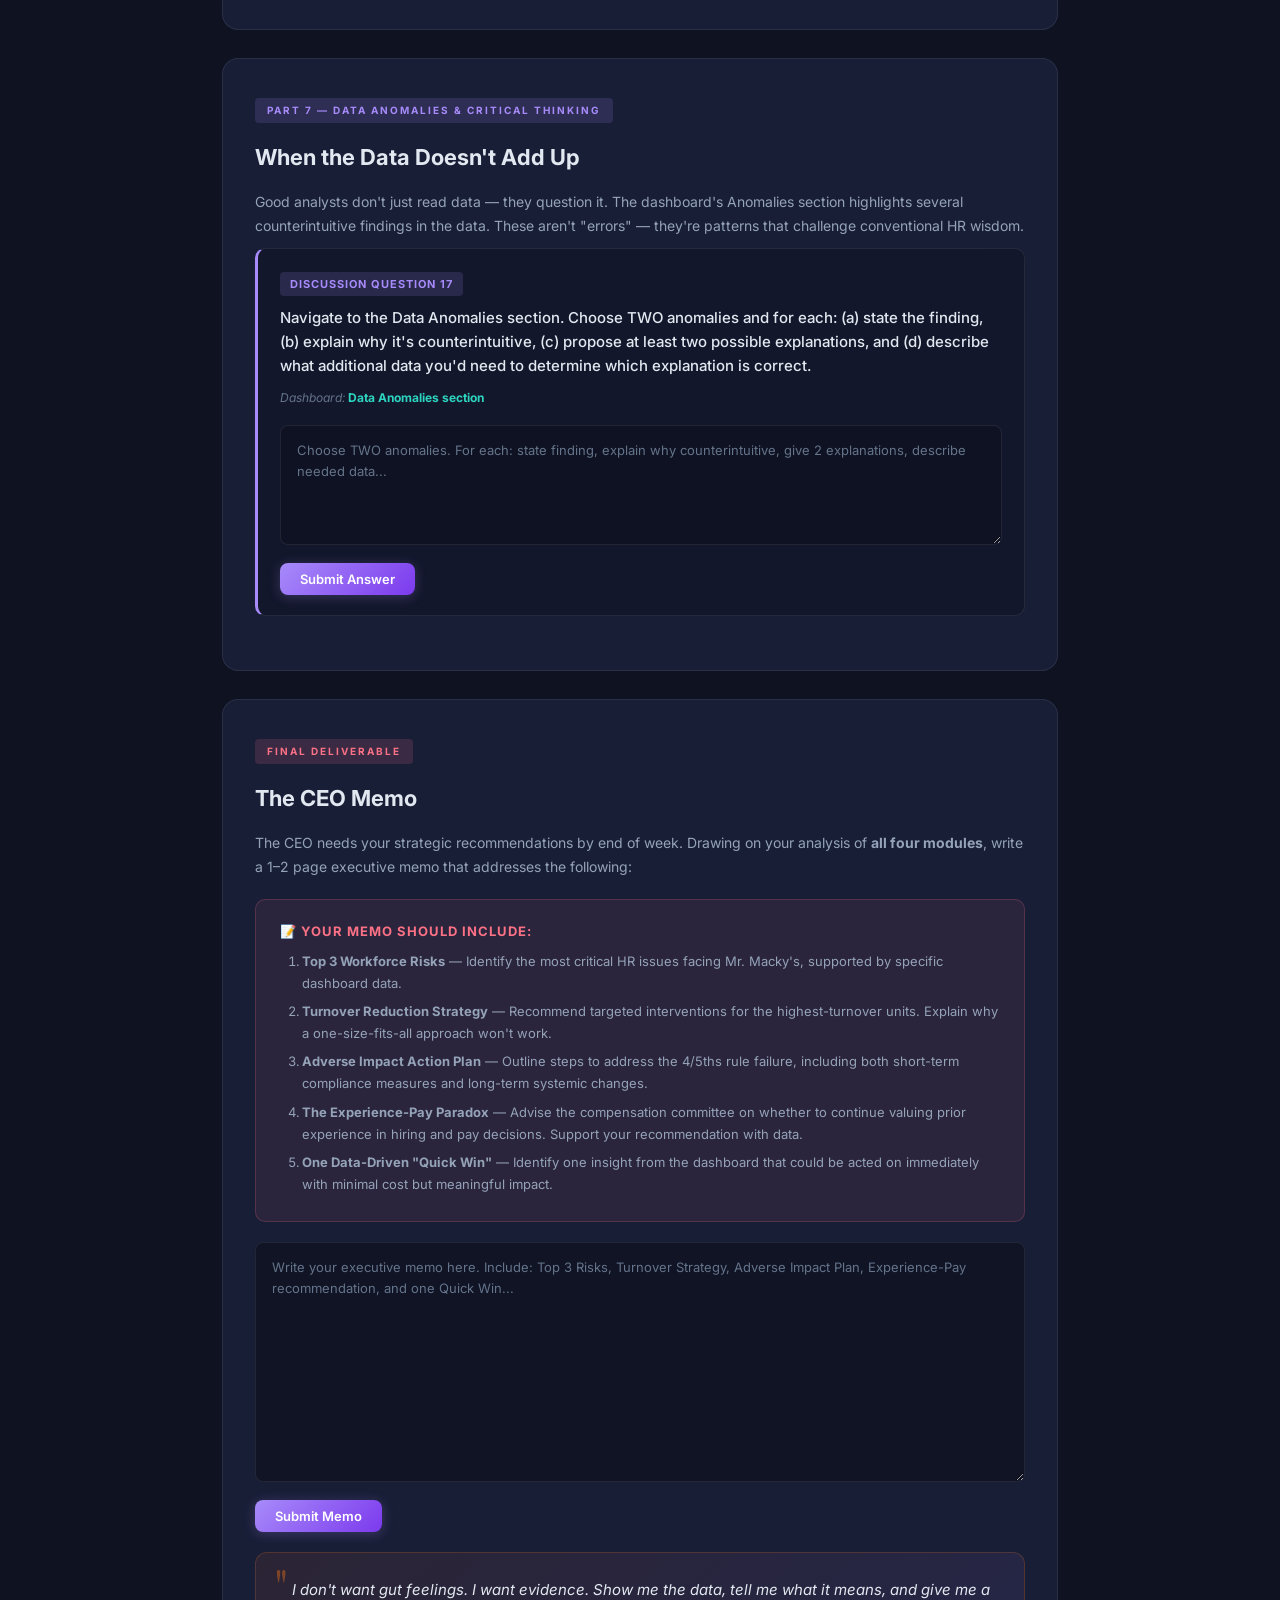
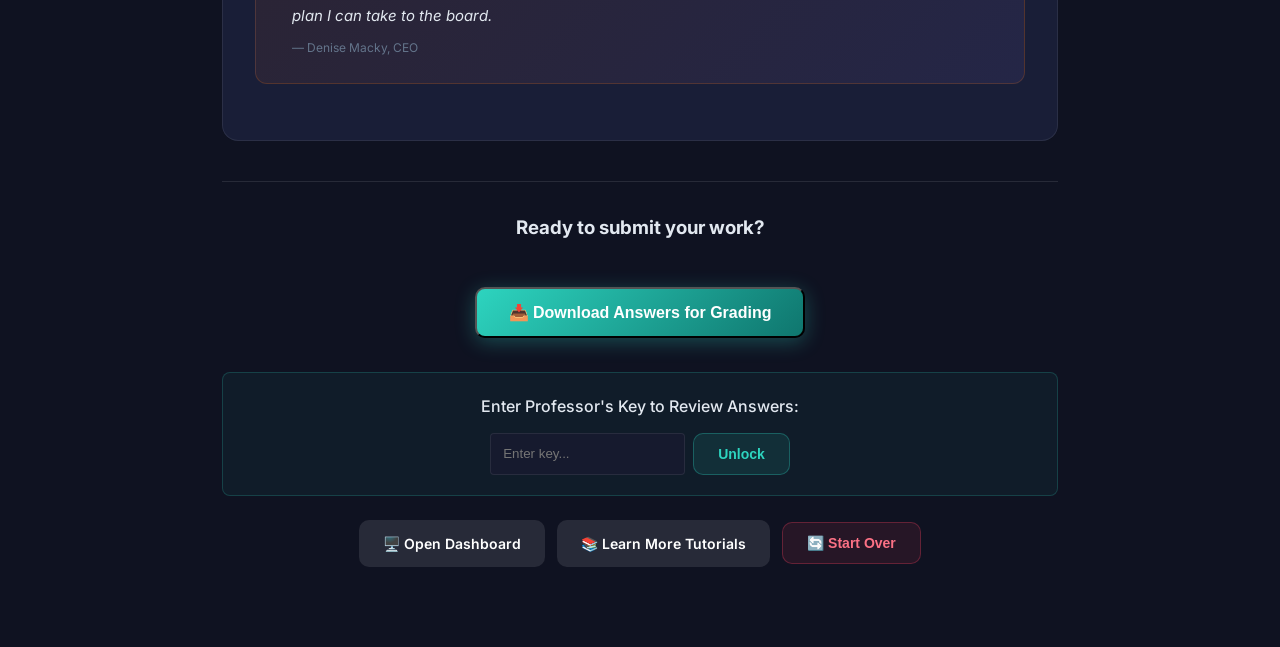
==== commit c899a6aa: "Make professor key entry always visible on case studies" ====
--- a/casestudy.html
+++ b/casestudy.html
@@ -596,7 +596,7 @@
             <button onclick="downloadSubmission()" class="dash-link" style="background: linear-gradient(135deg, var(--teal), #0f766e); box-shadow: 0 4px 20px rgba(45,212,191,0.3); font-size: 16px; padding: 14px 32px;">
                 📥 Download Answers for Grading
             </button>
-            <div id="unlock-section" style="display: none; margin-top: 24px; padding: 20px; background: rgba(45,212,191,0.05); border: 1px solid rgba(45,212,191,0.2); border-radius: 8px; text-align: center;">
+            <div id="unlock-section" style="display: block; margin-top: 24px; padding: 20px; background: rgba(45,212,191,0.05); border: 1px solid rgba(45,212,191,0.2); border-radius: 8px; text-align: center;">
                 <p style="margin-bottom: 12px; font-weight: 500; color: var(--text);">Enter Professor's Key to Review Answers:</p>
                 <div style="display: flex; gap: 8px; justify-content: center;">
                     <input type="text" id="prof-key" placeholder="Enter key..." style="padding: 8px 12px; border-radius: 4px; border: 1px solid var(--border); background: var(--bg2); color: var(--text);">
@@ -867,8 +867,8 @@
             const badge = document.getElementById(`saved-${i}`);
             if (badge) badge.classList.add('visible');
             
-            // Only auto-reveal Question 1 or if globally unlocked
-            if (i === 1 || isUnlocked) {
+            // Only reveal if globally unlocked
+            if (isUnlocked) {
                 const panel = document.getElementById(`fb-${i}`);
                 if (panel) panel.classList.add('visible');
             }
@@ -898,18 +898,12 @@
     const badge = document.getElementById(`saved-${qNum}`);
     badge.classList.add('visible');
 
-    // Only auto-reveal Question 1
-    if (qNum === 1) {
-        const panel = document.getElementById(`fb-${qNum}`);
-        if (panel) panel.classList.add('visible');
-    }
-
     updateProgress();
 }
 
 function unlockAnswers() {
     const key = document.getElementById('prof-key').value.trim();
-    if (key === "99") {
+    if (key === "98") {
         for (let i = 1; i <= TOTAL; i++) {
             const panel = document.getElementById(`fb-${i}`);
             if (panel) panel.classList.add('visible');
